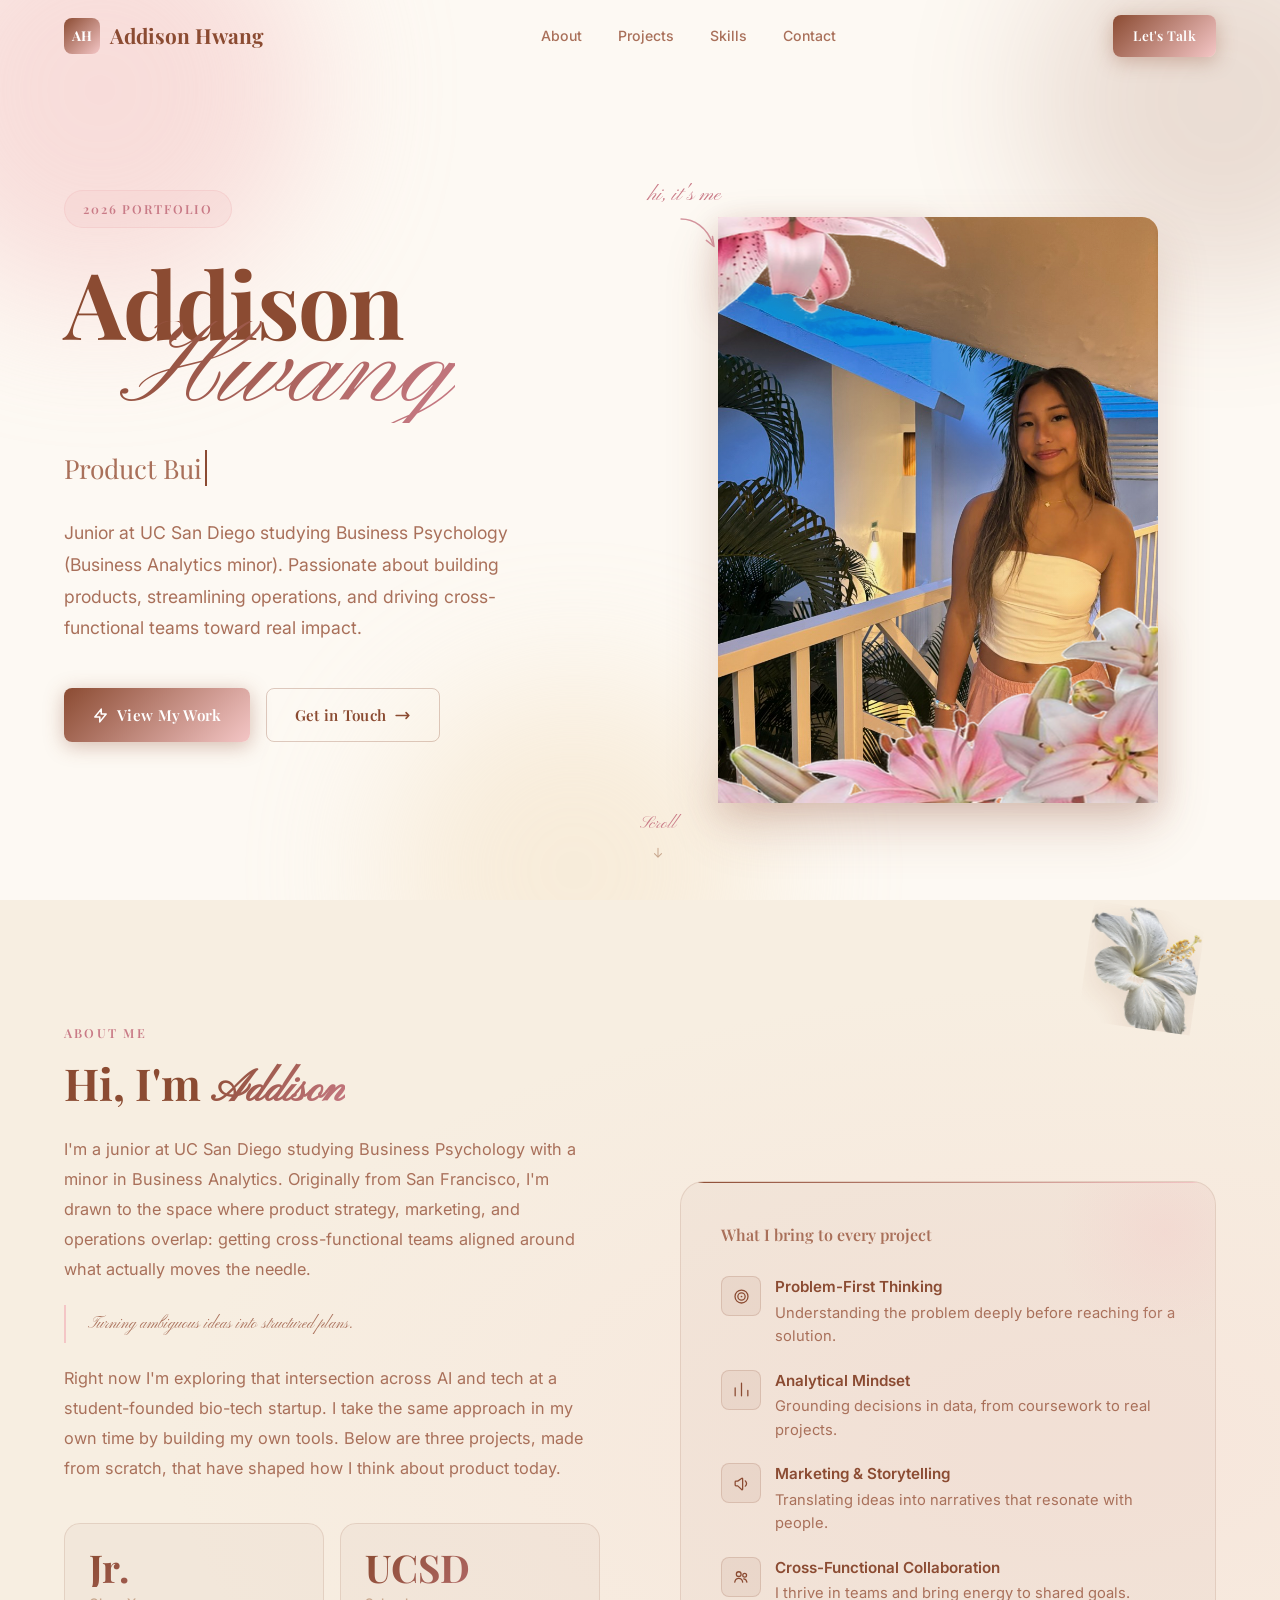
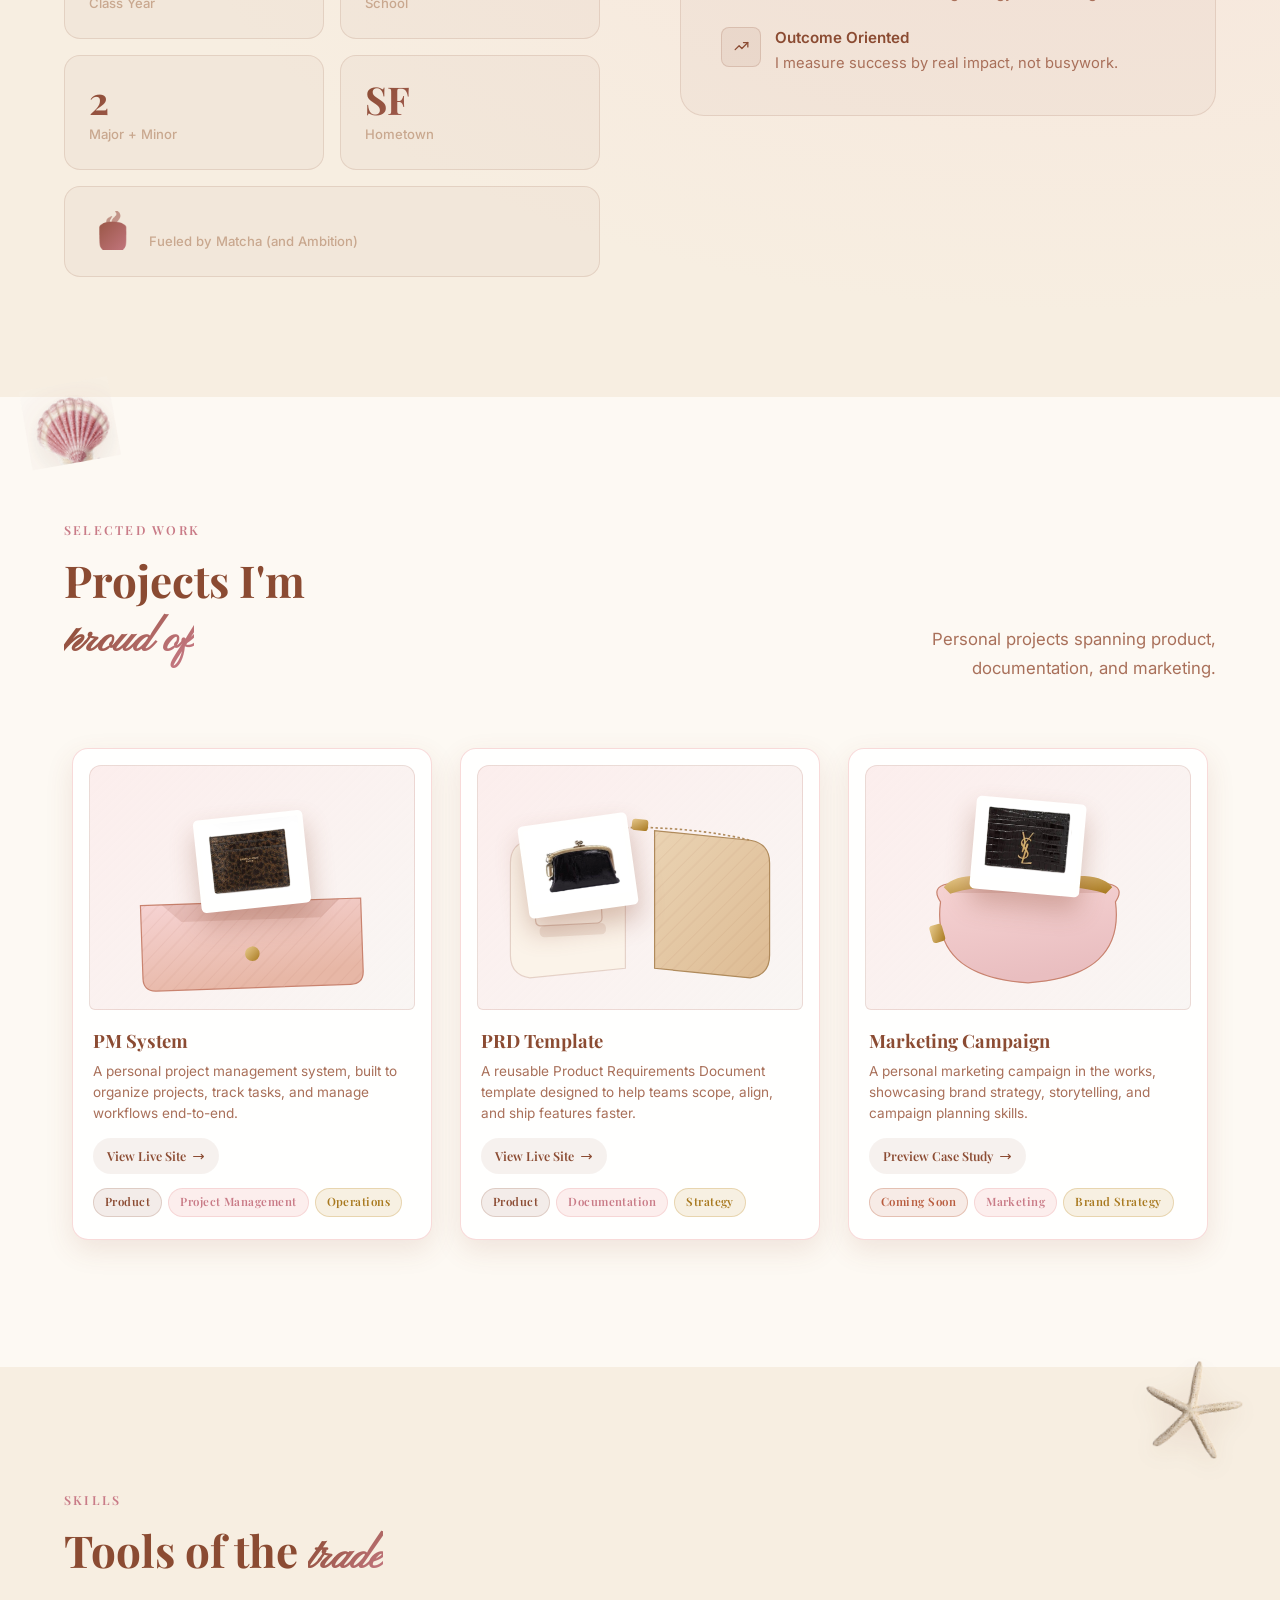
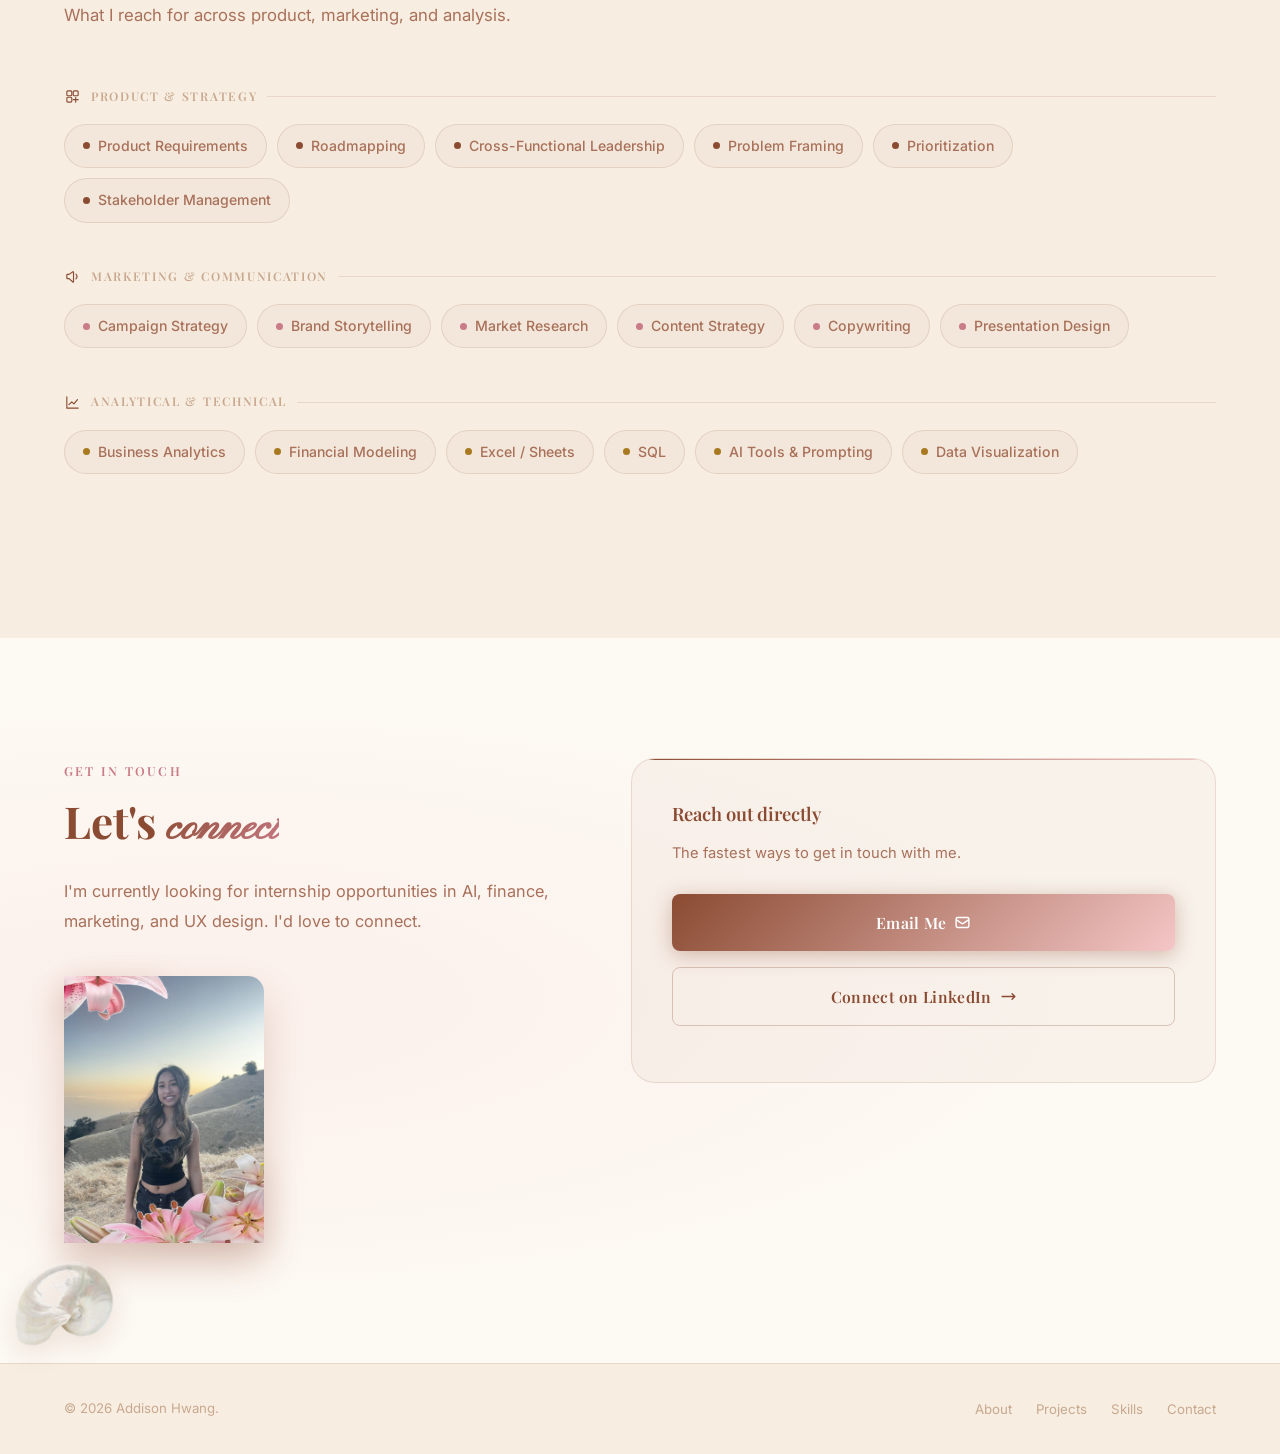
==== index.html @ 6c727e67 "Add wallet photos to project cards, remove doodle watermark marks - Replace project-preview placehol" ====
<!DOCTYPE html>
<html lang="en">
<head>
    <meta charset="UTF-8">
    <meta name="viewport" content="width=device-width, initial-scale=1.0">
    <title>Addison Hwang | Product, Marketing & Operations</title>
    <link rel="preconnect" href="https://fonts.googleapis.com">
    <link rel="preconnect" href="https://fonts.gstatic.com" crossorigin>
    <link href="https://fonts.googleapis.com/css2?family=Playfair+Display:wght@400;600;700&family=Pinyon+Script&family=Inter:wght@400;500;600&display=swap" rel="stylesheet">
    <link rel="stylesheet" href="styles.css">
</head>
<body>

    <div class="scroll-progress" id="scrollProgress"></div>

    <!-- Navigation -->
    <nav id="navbar">
        <div class="container">
            <div class="nav-inner">
                <a href="#hero" class="nav-logo">
                    <div class="nav-logo-mark">AH</div>
                    Addison Hwang
                </a>
                <ul class="nav-links" id="nav-links">
                    <li><a href="#about">About</a></li>
                    <li><a href="#projects">Projects</a></li>
                    <li><a href="#skills">Skills</a></li>
                    <li><a href="#contact">Contact</a></li>
                </ul>
                <div class="nav-cta-wrapper">
                    <a href="mailto:adhwang@ucsd.edu" class="btn btn-primary nav-cta">Let's Talk</a>
                </div>
                <div class="hamburger" id="hamburger" aria-label="Toggle menu" role="button" tabindex="0">
                    <span></span><span></span><span></span>
                </div>
            </div>
        </div>
    </nav>

    <!-- Hero -->
    <section id="hero">
        <div class="hero-blob hero-blob-1"></div>
        <div class="hero-blob hero-blob-2"></div>
        <div class="hero-blob hero-blob-3"></div>
        <div class="container">
            <div class="hero-grid">
                <div class="hero-content">
                    <div class="hero-badge">2026 Portfolio</div>
                    <h1 class="hero-name">
                        <span class="hero-name-serif">Addison</span>
                        <span class="hero-name-script">Hwang</span>
                    </h1>
                    <p class="hero-role">
                        <span class="typewriter" data-words="Product Builder|Marketing Strategist|Operations Thinker|AI Explorer"></span>
                    </p>
                    <p class="hero-description">
                        Junior at UC San Diego studying Business Psychology (Business Analytics minor). Passionate about building products, streamlining operations, and driving cross-functional teams toward real impact.
                    </p>
                    <div class="hero-actions">
                        <a href="#projects" class="btn btn-primary">
                            <svg width="17" height="17" fill="none" viewBox="0 0 24 24" stroke="currentColor" stroke-width="2.2"><path stroke-linecap="round" stroke-linejoin="round" d="M13 10V3L4 14h7v7l9-11h-7z"/></svg>
                            View My Work
                        </a>
                        <a href="#contact" class="btn btn-outline">
                            Get in Touch
                            <svg width="17" height="17" fill="none" viewBox="0 0 24 24" stroke="currentColor" stroke-width="2.2"><path stroke-linecap="round" stroke-linejoin="round" d="M17 8l4 4m0 0l-4 4m4-4H3"/></svg>
                        </a>
                    </div>
                </div>
                <div class="hero-photo-wrap">
                    <div class="hero-photo-note">
                        <span>hi, it's me</span>
                        <svg viewBox="0 0 60 54" fill="none" stroke="currentColor" stroke-width="2"><path stroke-linecap="round" d="M4 6C20 6 38 16 46 40" /><path stroke-linecap="round" stroke-linejoin="round" d="M37 34l10 8 -2 -13" /></svg>
                    </div>
                    <div class="hero-photo-frame">
                        <img src="addison-photo.jpg" alt="Addison Hwang" class="hero-photo">
                        <img src="lily-flower.png" alt="" class="hero-photo-flower-frame">
                    </div>
                </div>
            </div>
        </div>
        <div class="hero-scroll">
            <span class="hero-scroll-label">Scroll</span>
            <svg class="hero-scroll-arrow" viewBox="0 0 24 24" fill="none" stroke="currentColor" stroke-width="1.8"><path stroke-linecap="round" stroke-linejoin="round" d="M12 4v14M6 13l6 6 6-6"/></svg>
        </div>
    </section>

    <!-- About -->
    <section id="about">
        <img src="doodle-hibiscus.png" alt="" class="doodle doodle--about">
        <div class="container">
            <div class="about-grid">
                <div class="about-text">
                    <span class="section-label reveal">About Me</span>
                    <h2 class="section-title reveal reveal-delay-1">Hi, I'm <span class="gradient-text">Addison</span></h2>
                    <div class="reveal reveal-delay-2">
                        <p>I'm a junior at UC San Diego studying Business Psychology with a minor in Business Analytics. Originally from San Francisco, I'm drawn to the space where product strategy, marketing, and operations overlap: getting cross-functional teams aligned around what actually moves the needle.</p>
                    </div>
                    <p class="about-pull-quote reveal reveal-delay-2">Turning ambiguous ideas into structured plans.</p>
                    <div class="reveal reveal-delay-2">
                        <p>Right now I'm exploring that intersection across AI and tech at a student-founded bio-tech startup. I take the same approach in my own time by building my own tools. Below are three projects, made from scratch, that have shaped how I think about product today.</p>
                    </div>
                    <div class="about-stats reveal reveal-delay-3">
                        <div class="stat-card">
                            <div class="stat-number">Jr.</div>
                            <div class="stat-label">Class Year</div>
                        </div>
                        <div class="stat-card">
                            <div class="stat-number">UCSD</div>
                            <div class="stat-label">School</div>
                        </div>
                        <div class="stat-card">
                            <div class="stat-number">2</div>
                            <div class="stat-label">Major + Minor</div>
                        </div>
                        <div class="stat-card">
                            <div class="stat-number">SF</div>
                            <div class="stat-label">Hometown</div>
                        </div>
                        <div class="stat-card stat-card--fun">
                            <div class="stat-number">🍵</div>
                            <div class="stat-label">Fueled by Matcha (and Ambition)</div>
                        </div>
                    </div>
                </div>
                <div class="about-visual reveal reveal-delay-2">
                    <div class="about-card">
                        <div class="about-card-glow"></div>
                        <h3 style="font-family:var(--font-display);font-size:1rem;font-weight:600;color:var(--text-secondary);margin-bottom:28px;">What I bring to every project</h3>
                        <ul class="trait-list">
                            <li class="trait-item">
                                <div class="trait-icon"><svg viewBox="0 0 24 24" fill="none" stroke="currentColor" stroke-width="1.6"><circle cx="12" cy="12" r="8.2"/><circle cx="12" cy="12" r="4.6"/><circle cx="12" cy="12" r="1.1" fill="currentColor" stroke="none"/></svg></div>
                                <div>
                                    <span class="trait-title">Problem-First Thinking</span>
                                    Understanding the problem deeply before reaching for a solution.
                                </div>
                            </li>
                            <li class="trait-item">
                                <div class="trait-icon"><svg viewBox="0 0 24 24" fill="none" stroke="currentColor" stroke-width="1.6"><path stroke-linecap="round" stroke-linejoin="round" d="M4 20V10M12 20V4M20 20v-7"/></svg></div>
                                <div>
                                    <span class="trait-title">Analytical Mindset</span>
                                    Grounding decisions in data, from coursework to real projects.
                                </div>
                            </li>
                            <li class="trait-item">
                                <div class="trait-icon"><svg viewBox="0 0 24 24" fill="none" stroke="currentColor" stroke-width="1.6"><path stroke-linecap="round" stroke-linejoin="round" d="M4 14V10a1 1 0 011-1h2.2l5.3-3.6a.6.6 0 01.94.49v13.42a.6.6 0 01-.94.49L7.2 15H5a1 1 0 01-1-1z"/><path stroke-linecap="round" stroke-linejoin="round" d="M16.8 8.6a5 5 0 010 6.8"/></svg></div>
                                <div>
                                    <span class="trait-title">Marketing & Storytelling</span>
                                    Translating ideas into narratives that resonate with people.
                                </div>
                            </li>
                            <li class="trait-item">
                                <div class="trait-icon"><svg viewBox="0 0 24 24" fill="none" stroke="currentColor" stroke-width="1.6"><circle cx="8.5" cy="9" r="3"/><circle cx="16" cy="10.5" r="2.4"/><path stroke-linecap="round" d="M3.5 19c.6-3 2.4-4.6 5-4.6s4.4 1.6 5 4.6M14.8 14.9c2.1.1 3.5 1.5 4 4.1"/></svg></div>
                                <div>
                                    <span class="trait-title">Cross-Functional Collaboration</span>
                                    I thrive in teams and bring energy to shared goals.
                                </div>
                            </li>
                            <li class="trait-item">
                                <div class="trait-icon"><svg viewBox="0 0 24 24" fill="none" stroke="currentColor" stroke-width="1.6"><path stroke-linecap="round" stroke-linejoin="round" d="M4 16l5-5 3.5 3.5L20 7"/><path stroke-linecap="round" stroke-linejoin="round" d="M14.5 7H20v5.5"/></svg></div>
                                <div>
                                    <span class="trait-title">Outcome Oriented</span>
                                    I measure success by real impact, not busywork.
                                </div>
                            </li>
                        </ul>
                    </div>
                </div>
            </div>
        </div>
    </section>

    <!-- Projects -->
    <section id="projects">
        <img src="doodle-scallop.png" alt="" class="doodle doodle--projects">
        <div class="container">
            <div class="projects-header">
                <div>
                    <span class="section-label reveal">Selected Work</span>
                    <h2 class="section-title reveal reveal-delay-1">Projects I'm<br><span class="gradient-text">proud of</span></h2>
                </div>
                <p class="section-subtitle reveal reveal-delay-2" style="max-width:300px;text-align:right;">Personal projects spanning product, documentation, and marketing.</p>
            </div>
            <div class="projects-grid">

                <a href="https://pm-system-xi.vercel.app/monday" target="_blank" rel="noopener" class="polaroid-card reveal reveal-delay-1">
                    <div class="polaroid-image">
                        <div class="accessory-preview">
                            <svg class="accessory-svg" viewBox="0 0 400 300" preserveAspectRatio="xMidYMid slice">
                                <defs>
                                    <pattern id="quiltPM" width="24" height="24" patternUnits="userSpaceOnUse" patternTransform="rotate(45)">
                                        <line x1="0" y1="0" x2="0" y2="24" stroke="rgba(139,75,50,0.16)" stroke-width="1"/>
                                        <line x1="12" y1="0" x2="12" y2="24" stroke="rgba(139,75,50,0.1)" stroke-width="1"/>
                                    </pattern>
                                    <linearGradient id="leatherPM" x1="0" y1="0" x2="0.4" y2="1">
                                        <stop offset="0%" stop-color="#F6D3D3"/>
                                        <stop offset="100%" stop-color="#E7B7A6"/>
                                    </linearGradient>
                                    <linearGradient id="goldPM" x1="0" y1="0" x2="1" y2="1">
                                        <stop offset="0%" stop-color="#E9CC8F"/>
                                        <stop offset="100%" stop-color="#A8791F"/>
                                    </linearGradient>
                                </defs>
                                <rect x="150" y="150" width="88" height="112" rx="8" fill="#FBEFE4" stroke="rgba(139,75,50,0.16)" transform="rotate(-9 194 206)"/>
                                <rect x="168" y="142" width="88" height="112" rx="8" fill="#F3E4D6" stroke="rgba(139,75,50,0.16)" transform="rotate(7 212 198)"/>
                                <g transform="rotate(-2 200 220)">
                                    <path d="M64 168 L336 168 L336 258 Q336 274 320 274 L80 274 Q64 274 64 258 Z" fill="url(#leatherPM)" stroke="#C9836F" stroke-width="1.5"/>
                                    <path d="M64 168 L336 168 L336 258 Q336 274 320 274 L80 274 Q64 274 64 258 Z" fill="url(#quiltPM)"/>
                                    <path d="M90 168 L310 168 L286 190 L114 190 Z" fill="rgba(139,75,50,0.14)"/>
                                    <circle cx="200" cy="232" r="9" fill="url(#goldPM)"/>
                                </g>
                            </svg>
                            <div class="accessory-polaroid accessory-polaroid--pm">
                                <img src="wallet-leopard.png" alt="Leopard card wallet">
                            </div>
                        </div>
                    </div>
                    <div class="polaroid-caption">
                        <h3 class="polaroid-name">PM System</h3>
                        <p class="polaroid-tagline">A personal project management system, built to organize projects, track tasks, and manage workflows end-to-end.</p>
                        <span class="polaroid-cta">
                            View Live Site
                            <svg viewBox="0 0 24 24" fill="none" stroke="currentColor" stroke-width="2.2"><path stroke-linecap="round" stroke-linejoin="round" d="M17 8l4 4m0 0l-4 4m4-4H3"/></svg>
                        </span>
                    </div>
                    <div class="polaroid-tags">
                        <span class="tag tag-violet">Product</span>
                        <span class="tag tag-teal">Project Management</span>
                        <span class="tag tag-blue">Operations</span>
                    </div>
                </a>

                <a href="https://prd-template-addisonhwg-adhwang.vercel.app/" target="_blank" rel="noopener" class="polaroid-card reveal reveal-delay-2">
                    <div class="polaroid-image">
                        <div class="accessory-preview">
                            <svg class="accessory-svg" viewBox="0 0 400 300" preserveAspectRatio="xMidYMid slice">
                                <defs>
                                    <pattern id="quiltPRD" width="24" height="24" patternUnits="userSpaceOnUse" patternTransform="rotate(45)">
                                        <line x1="0" y1="0" x2="0" y2="24" stroke="rgba(139,75,50,0.18)" stroke-width="1"/>
                                        <line x1="12" y1="0" x2="12" y2="24" stroke="rgba(139,75,50,0.1)" stroke-width="1"/>
                                    </pattern>
                                    <linearGradient id="leatherPRD" x1="0" y1="0" x2="1" y2="1">
                                        <stop offset="0%" stop-color="#EAD3B3"/>
                                        <stop offset="100%" stop-color="#DDBB93"/>
                                    </linearGradient>
                                    <linearGradient id="goldPRD" x1="0" y1="0" x2="1" y2="1">
                                        <stop offset="0%" stop-color="#E9CC8F"/>
                                        <stop offset="100%" stop-color="#A8791F"/>
                                    </linearGradient>
                                </defs>
                                <path d="M40 120 Q40 96 64 92 L182 80 L182 250 L64 262 Q40 258 40 234 Z" fill="#FBF3E9" stroke="rgba(139,75,50,0.2)" stroke-width="1.5"/>
                                <rect x="70" y="140" width="82" height="56" rx="6" fill="none" stroke="rgba(139,75,50,0.3)" stroke-width="1.5" transform="rotate(-3 111 168)"/>
                                <rect x="76" y="196" width="82" height="14" rx="6" fill="rgba(139,75,50,0.12)" transform="rotate(-3 117 203)"/>
                                <path d="M360 120 Q360 96 336 92 L218 80 L218 250 L336 262 Q360 258 360 234 Z" fill="url(#leatherPRD)" stroke="#B08B5C" stroke-width="1.5"/>
                                <path d="M360 120 Q360 96 336 92 L218 80 L218 250 L336 262 Q360 258 360 234 Z" fill="url(#quiltPRD)"/>
                                <path d="M64 92 Q120 78 200 76 Q280 78 336 92" fill="none" stroke="#B08B5C" stroke-width="2" stroke-dasharray="3 3"/>
                                <rect x="190" y="66" width="20" height="14" rx="4" fill="url(#goldPRD)" transform="rotate(6 200 73)"/>
                            </svg>
                            <div class="accessory-polaroid accessory-polaroid--prd">
                                <img src="wallet-coinpurse.png" alt="Coin purse">
                            </div>
                        </div>
                    </div>
                    <div class="polaroid-caption">
                        <h3 class="polaroid-name">PRD Template</h3>
                        <p class="polaroid-tagline">A reusable Product Requirements Document template designed to help teams scope, align, and ship features faster.</p>
                        <span class="polaroid-cta">
                            View Live Site
                            <svg viewBox="0 0 24 24" fill="none" stroke="currentColor" stroke-width="2.2"><path stroke-linecap="round" stroke-linejoin="round" d="M17 8l4 4m0 0l-4 4m4-4H3"/></svg>
                        </span>
                    </div>
                    <div class="polaroid-tags">
                        <span class="tag tag-violet">Product</span>
                        <span class="tag tag-teal">Documentation</span>
                        <span class="tag tag-blue">Strategy</span>
                    </div>
                </a>

                <div class="polaroid-card polaroid-card--soon reveal reveal-delay-3">
                    <div class="polaroid-image">
                        <div class="accessory-preview">
                            <svg class="accessory-svg" viewBox="0 0 400 300" preserveAspectRatio="xMidYMid slice">
                                <defs>
                                    <linearGradient id="leatherMKT" x1="0" y1="0" x2="0.3" y2="1">
                                        <stop offset="0%" stop-color="#F6D3D3"/>
                                        <stop offset="100%" stop-color="#E9BEC0"/>
                                    </linearGradient>
                                    <linearGradient id="goldMKT" x1="0" y1="0" x2="1" y2="1">
                                        <stop offset="0%" stop-color="#E9CC8F"/>
                                        <stop offset="100%" stop-color="#A8791F"/>
                                    </linearGradient>
                                </defs>
                                <path d="M92 168 Q80 260 200 268 Q320 260 308 168 Q320 150 300 146 L100 146 Q80 150 92 168 Z" fill="url(#leatherMKT)" stroke="#C9836F" stroke-width="1.5"/>
                                <path d="M110 152 L290 152" stroke="rgba(139,75,50,0.14)" stroke-width="10" stroke-linecap="round"/>
                                <path d="M96 150 Q104 138 130 136 L270 136 Q296 138 304 150 L296 158 Q270 148 200 148 Q130 148 104 158 Z" fill="url(#goldMKT)"/>
                                <path d="M172 130 Q200 118 228 130 L222 148 L178 148 Z" fill="#3E2A22"/>
                                <circle cx="176" cy="130" r="9" fill="url(#goldMKT)"/>
                                <circle cx="224" cy="130" r="9" fill="url(#goldMKT)"/>
                                <rect x="80" y="196" width="16" height="22" rx="4" fill="url(#goldMKT)" transform="rotate(-16 88 207)"/>
                            </svg>
                            <div class="accessory-polaroid accessory-polaroid--marketing">
                                <img src="wallet-black.png" alt="Black card wallet">
                            </div>
                        </div>
                    </div>
                    <div class="polaroid-caption">
                        <h3 class="polaroid-name">Marketing Campaign</h3>
                        <p class="polaroid-tagline">A personal marketing campaign in the works, showcasing brand strategy, storytelling, and campaign planning skills.</p>
                        <a href="case-study-template.html" class="polaroid-cta">
                            Preview Case Study
                            <svg viewBox="0 0 24 24" fill="none" stroke="currentColor" stroke-width="2.2"><path stroke-linecap="round" stroke-linejoin="round" d="M17 8l4 4m0 0l-4 4m4-4H3"/></svg>
                        </a>
                    </div>
                    <div class="polaroid-tags">
                        <span class="tag tag-rose">Coming Soon</span>
                        <span class="tag tag-teal">Marketing</span>
                        <span class="tag tag-blue">Brand Strategy</span>
                    </div>
                </div>

            </div>
        </div>
    </section>

    <!-- Skills -->
    <section id="skills">
        <img src="doodle-starfish.png" alt="" class="doodle doodle--skills">
        <div class="container">
            <span class="section-label reveal">Skills</span>
            <h2 class="section-title reveal reveal-delay-1">Tools of the <span class="gradient-text">trade</span></h2>
            <p class="section-subtitle reveal reveal-delay-2">What I reach for across product, marketing, and analysis.</p>
            <div class="skills-content">
                <div class="skill-category reveal reveal-delay-1">
                    <div class="skill-category-title"><span class="skill-category-icon"><svg viewBox="0 0 24 24" fill="none" stroke="currentColor" stroke-width="1.6"><rect x="4" y="4" width="7" height="7" rx="1.5"/><rect x="13" y="4" width="7" height="7" rx="1.5"/><rect x="4" y="13" width="7" height="7" rx="1.5"/><path stroke-linecap="round" d="M16.5 13v7M13 16.5h7"/></svg></span>Product & Strategy</div>
                    <div class="skills-grid">
                        <div class="skill-pill"><span class="skill-dot" style="background:#8B4B32"></span>Product Requirements</div>
                        <div class="skill-pill"><span class="skill-dot" style="background:#8B4B32"></span>Roadmapping</div>
                        <div class="skill-pill"><span class="skill-dot" style="background:#8B4B32"></span>Cross-Functional Leadership</div>
                        <div class="skill-pill"><span class="skill-dot" style="background:#8B4B32"></span>Problem Framing</div>
                        <div class="skill-pill"><span class="skill-dot" style="background:#8B4B32"></span>Prioritization</div>
                        <div class="skill-pill"><span class="skill-dot" style="background:#8B4B32"></span>Stakeholder Management</div>
                    </div>
                </div>
                <div class="skill-category reveal reveal-delay-2">
                    <div class="skill-category-title"><span class="skill-category-icon"><svg viewBox="0 0 24 24" fill="none" stroke="currentColor" stroke-width="1.6"><path stroke-linecap="round" stroke-linejoin="round" d="M4 14V10a1 1 0 011-1h2.2l5.3-3.6a.6.6 0 01.94.49v13.42a.6.6 0 01-.94.49L7.2 15H5a1 1 0 01-1-1z"/><path stroke-linecap="round" d="M16.8 8.6a5 5 0 010 6.8"/></svg></span>Marketing & Communication</div>
                    <div class="skills-grid">
                        <div class="skill-pill"><span class="skill-dot" style="background:#C97B87"></span>Campaign Strategy</div>
                        <div class="skill-pill"><span class="skill-dot" style="background:#C97B87"></span>Brand Storytelling</div>
                        <div class="skill-pill"><span class="skill-dot" style="background:#C97B87"></span>Market Research</div>
                        <div class="skill-pill"><span class="skill-dot" style="background:#C97B87"></span>Content Strategy</div>
                        <div class="skill-pill"><span class="skill-dot" style="background:#C97B87"></span>Copywriting</div>
                        <div class="skill-pill"><span class="skill-dot" style="background:#C97B87"></span>Presentation Design</div>
                    </div>
                </div>
                <div class="skill-category reveal reveal-delay-3">
                    <div class="skill-category-title"><span class="skill-category-icon"><svg viewBox="0 0 24 24" fill="none" stroke="currentColor" stroke-width="1.6"><path stroke-linecap="round" stroke-linejoin="round" d="M4 4v16h16"/><path stroke-linecap="round" stroke-linejoin="round" d="M7 15l4-4 3 3 5-6"/></svg></span>Analytical & Technical</div>
                    <div class="skills-grid">
                        <div class="skill-pill"><span class="skill-dot" style="background:#A8791F"></span>Business Analytics</div>
                        <div class="skill-pill"><span class="skill-dot" style="background:#A8791F"></span>Financial Modeling</div>
                        <div class="skill-pill"><span class="skill-dot" style="background:#A8791F"></span>Excel / Sheets</div>
                        <div class="skill-pill"><span class="skill-dot" style="background:#A8791F"></span>SQL</div>
                        <div class="skill-pill"><span class="skill-dot" style="background:#A8791F"></span>AI Tools & Prompting</div>
                        <div class="skill-pill"><span class="skill-dot" style="background:#A8791F"></span>Data Visualization</div>
                    </div>
                </div>
            </div>
        </div>
    </section>

    <!-- Contact -->
    <section id="contact">
        <img src="doodle-nautilus.png" alt="" class="doodle doodle--contact">
        <div class="container">
            <div class="contact-grid">
                <div>
                    <span class="section-label reveal">Get in Touch</span>
                    <h2 class="contact-info-title reveal reveal-delay-1">Let's <span class="gradient-text">connect</span></h2>
                    <p class="contact-info-desc reveal reveal-delay-2">I'm currently looking for internship opportunities in AI, finance, marketing, and UX design. I'd love to connect.</p>
                    <div class="contact-photo reveal reveal-delay-3">
                        <img src="contact-photo.jpg" alt="Addison Hwang">
                        <img src="lily-flower.png" alt="" class="contact-photo-flower-frame">
                    </div>
                </div>
                <div class="contact-form reveal reveal-delay-2">
                    <h3 style="font-family:var(--font-display);font-size:1.15rem;font-weight:600;margin-bottom:12px;">Reach out directly</h3>
                    <p style="color:var(--text-secondary);font-size:0.92rem;line-height:1.7;margin-bottom:28px;">The fastest ways to get in touch with me.</p>
                    <a href="mailto:adhwang@ucsd.edu" class="btn btn-primary form-submit" style="margin-bottom:16px;">
                        Email Me
                        <svg width="17" height="17" fill="none" viewBox="0 0 24 24" stroke="currentColor" stroke-width="2"><path stroke-linecap="round" stroke-linejoin="round" d="M3 8l7.89 5.26a2 2 0 002.22 0L21 8M5 19h14a2 2 0 002-2V7a2 2 0 00-2-2H5a2 2 0 00-2 2v10a2 2 0 002 2z"/></svg>
                    </a>
                    <a href="https://www.linkedin.com/in/addison-hwang-27b0a1355/" target="_blank" rel="noopener" class="btn btn-outline form-submit" style="margin-bottom:16px;">
                        Connect on LinkedIn
                        <svg width="17" height="17" fill="none" viewBox="0 0 24 24" stroke="currentColor" stroke-width="2"><path stroke-linecap="round" stroke-linejoin="round" d="M17 8l4 4m0 0l-4 4m4-4H3"/></svg>
                    </a>
                    <!-- RESUME_LINK_PLACEHOLDER -->
                </div>
            </div>
        </div>
    </section>

    <!-- Footer -->
    <footer>
        <div class="container">
            <div class="footer-inner">
                <p class="footer-text">© 2026 Addison Hwang.</p>
                <ul class="footer-links">
                    <li><a href="#about">About</a></li>
                    <li><a href="#projects">Projects</a></li>
                    <li><a href="#skills">Skills</a></li>
                    <li><a href="#contact">Contact</a></li>
                </ul>
            </div>
        </div>
    </footer>

    <script src="script.js"></script>
</body>
</html>
---- styles.css ----
*, *::before, *::after { margin: 0; padding: 0; box-sizing: border-box; }

:root {
    /* ── DESIGN TOKENS ── */
    --color-cream: #FDF9F3;
    --color-terracotta: #8B4B32;
    --color-pink: #F4C6C6;
    --color-pink-deep: #C97B87;
    --color-gold: #A8791F;
    --color-rust: #B85C3E;

    --font-display: 'Playfair Display', serif;
    --font-script: 'Pinyon Script', cursive;
    --font-body: 'Inter', -apple-system, sans-serif;

    /* SEMANTIC TOKENS (derived from the above, reuse these) */
    --bg-primary: var(--color-cream);
    --bg-secondary: #F7EEE1;
    --bg-card: rgba(139,75,50,0.04);
    --bg-card-hover: rgba(139,75,50,0.08);
    --accent-violet: var(--color-terracotta);
    --accent-teal: var(--color-pink);
    --accent-gradient: linear-gradient(135deg, var(--color-terracotta) 0%, var(--color-pink) 100%);
    --accent-gradient-text: linear-gradient(135deg, var(--color-terracotta) 0%, #C97B87 100%);
    --text-primary: var(--color-terracotta);
    --text-secondary: #A9705A;
    --text-muted: #C9A88F;
    --border: rgba(139,75,50,0.14);
    --border-bright: rgba(139,75,50,0.28);
    --nav-height: 72px;
    --section-padding: 120px;
    --max-width: 1200px;
    --radius-sm: 8px;
    --radius-md: 16px;
    --radius-lg: 24px;
    --transition: all 0.3s cubic-bezier(0.4, 0, 0.2, 1);
}

html { scroll-behavior: smooth; font-size: 16px; }

body {
    background-color: var(--bg-primary);
    color: var(--text-primary);
    font-family: var(--font-body);
    line-height: 1.6;
    overflow-x: hidden;
}

::-webkit-scrollbar { width: 5px; }
::-webkit-scrollbar-track { background: var(--bg-primary); }
::-webkit-scrollbar-thumb { background: var(--accent-violet); border-radius: 3px; }

/* ── UTILITIES ── */
.container { width: 100%; max-width: var(--max-width); margin: 0 auto; padding: 0 24px; }

.scroll-progress {
    position: fixed; top: 0; left: 0; height: 3px; width: 0%;
    background: var(--accent-gradient); z-index: 200;
    transition: width 0.1s linear;
}

.gradient-text {
    background: var(--accent-gradient-text);
    -webkit-background-clip: text;
    -webkit-text-fill-color: transparent;
    background-clip: text;
    font-family: var(--font-script);
}

.font-script { font-family: var(--font-script); }

.btn {
    display: inline-flex; align-items: center; gap: 8px;
    padding: 14px 28px; border-radius: var(--radius-sm);
    font-family: var(--font-display); font-weight: 600;
    font-size: 0.95rem; cursor: pointer; transition: var(--transition);
    text-decoration: none; border: none; letter-spacing: 0.02em;
}

.btn-primary {
    background: var(--accent-gradient); color: white;
    box-shadow: 0 4px 20px rgba(139,75,50,0.35);
}
.btn-primary:hover { transform: translateY(-2px); box-shadow: 0 8px 30px rgba(139,75,50,0.5); }

.btn-outline {
    background: transparent; color: var(--text-primary);
    border: 1px solid var(--border-bright);
}
.btn-outline:hover { background: var(--bg-card-hover); border-color: rgba(139,75,50,0.4); transform: translateY(-2px); }

.section-label {
    display: inline-block; font-family: var(--font-display);
    font-size: 0.78rem; font-weight: 600; letter-spacing: 0.18em;
    text-transform: uppercase; color: var(--color-pink-deep); margin-bottom: 14px;
}

.section-title {
    font-family: var(--font-display);
    font-size: clamp(2rem, 4vw, 2.75rem);
    font-weight: 700; line-height: 1.2; margin-bottom: 16px;
}

.section-subtitle {
    font-size: 1.05rem; color: var(--text-secondary);
    max-width: 540px; line-height: 1.75;
}

/* ── REVEAL ANIMATIONS ── */
.reveal { opacity: 0; transform: translateY(28px); transition: opacity 0.7s ease, transform 0.7s ease; }
.reveal.revealed { opacity: 1; transform: translateY(0); }
.reveal-delay-1 { transition-delay: 0.1s; }
.reveal-delay-2 { transition-delay: 0.2s; }
.reveal-delay-3 { transition-delay: 0.3s; }

/* ── NAVIGATION ── */
nav {
    position: fixed; top: 0; left: 0; right: 0; z-index: 100;
    height: var(--nav-height); display: flex; align-items: center;
    transition: var(--transition);
}
nav.scrolled {
    background: rgba(253,249,243,0.88);
    backdrop-filter: blur(24px); -webkit-backdrop-filter: blur(24px);
    border-bottom: 1px solid var(--border);
}

.nav-inner { display: flex; align-items: center; justify-content: space-between; width: 100%; }

.nav-logo {
    font-family: var(--font-display); font-size: 1.3rem;
    font-weight: 700; text-decoration: none; color: var(--text-primary);
    display: flex; align-items: center; gap: 10px;
}
.nav-logo-mark {
    width: 36px; height: 36px; background: var(--accent-gradient);
    border-radius: var(--radius-sm); display: flex; align-items: center;
    justify-content: center; font-size: 0.85rem; font-weight: 700; color: white;
}

.nav-links { display: flex; align-items: center; gap: 36px; list-style: none; }
.nav-links a {
    text-decoration: none; color: var(--text-secondary);
    font-size: 0.88rem; font-weight: 500; transition: var(--transition);
    position: relative;
}
.nav-links a::after {
    content: ''; position: absolute; bottom: -4px; left: 0;
    width: 0; height: 2px; background: var(--accent-gradient);
    transition: width 0.3s ease; border-radius: 1px;
}
.nav-links a:hover, .nav-links a.active { color: var(--text-primary); }
.nav-links a:hover::after, .nav-links a.active::after { width: 100%; }

.nav-cta { padding: 10px 20px; font-size: 0.85rem; }

.hamburger { display: none; flex-direction: column; gap: 5px; cursor: pointer; padding: 4px; }
.hamburger span { display: block; width: 24px; height: 2px; background: var(--text-primary); border-radius: 1px; transition: var(--transition); }

/* ── HERO ── */
#hero { position: relative; min-height: 100vh; display: flex; align-items: center; overflow: hidden; }

.hero-blob {
    position: absolute; border-radius: 50%;
    filter: blur(70px); pointer-events: none; z-index: 0;
}
.hero-blob-1 {
    width: 420px; height: 420px; top: -120px; left: -110px;
    background: var(--color-pink); opacity: 0.55;
}
.hero-blob-2 {
    width: 380px; height: 380px; top: -90px; right: -130px;
    background: var(--color-terracotta); opacity: 0.16;
}
.hero-blob-3 {
    width: 380px; height: 380px; bottom: -160px; left: 30%;
    background: #F0D9B5; opacity: 0.4;
}

.hero-grid {
    display: grid; grid-template-columns: 1fr 1fr;
    gap: 40px; align-items: center;
}

.hero-content {
    position: relative; z-index: 1;
    padding: calc(var(--nav-height) + 60px) 0 100px;
}

.hero-photo-wrap {
    position: relative; z-index: 1; display: flex; justify-content: center;
    padding-top: calc(var(--nav-height) + 48px);
}

.hero-photo-note {
    position: absolute; top: calc(var(--nav-height) + 10px); left: -12px; z-index: 2;
    display: flex; flex-direction: column; align-items: flex-start; gap: 2px;
    font-family: var(--font-script); font-size: 1.3rem; color: var(--color-pink-deep);
    transform: rotate(-4deg);
    opacity: 0; animation: fadeInUp 0.8s ease 1.1s forwards;
    pointer-events: none;
}
.hero-photo-note svg { width: 46px; height: 42px; margin-left: 30px; opacity: 0.8; }

.hero-photo-frame {
    position: relative;
    border-radius: var(--radius-md);
    box-shadow: 0 24px 54px rgba(139,75,50,0.2);
    transform: rotate(-2.5deg);
    max-width: 440px; width: 100%;
    opacity: 0; animation: fadeInUp 0.8s ease 0.5s forwards;
}
.hero-photo-frame::after {
    content: ''; position: absolute; inset: 0;
    border-radius: var(--radius-md);
    background: linear-gradient(135deg, rgba(139,75,50,0.14), rgba(244,198,198,0.1));
    mix-blend-mode: multiply; pointer-events: none;
    z-index: 1;
}
.hero-photo {
    width: 100%; display: block; aspect-ratio: 3 / 4; object-fit: cover;
    border-radius: var(--radius-md);
    filter: saturate(0.94);
}
.hero-photo-flower-frame {
    position: absolute; inset: 0;
    width: 100%; height: 100%;
    object-fit: fill;
    filter: drop-shadow(0 8px 16px rgba(139,75,50,0.22));
    pointer-events: none;
    z-index: 2;
}

.hero-badge {
    display: inline-flex; align-items: center; gap: 8px;
    padding: 8px 18px; border-radius: 100px;
    border: 1px solid rgba(244,198,198,0.6);
    background: rgba(244,198,198,0.25);
    font-family: var(--font-display);
    font-size: 0.78rem; font-weight: 600; letter-spacing: 0.15em;
    text-transform: uppercase; color: var(--color-pink-deep);
    margin-bottom: 28px;
    opacity: 0; animation: fadeInUp 0.8s ease 0.2s forwards;
}

.hero-name {
    display: flex; flex-direction: column; align-items: flex-start;
    margin-bottom: 24px;
    opacity: 0; animation: fadeInUp 0.8s ease 0.4s forwards;
}
.hero-name-serif {
    font-family: var(--font-display); font-weight: 700;
    font-size: clamp(3rem, 8vw, 5.75rem);
    line-height: 1; letter-spacing: -0.02em; color: var(--text-primary);
}
.hero-name-script {
    font-family: var(--font-script); font-weight: 400;
    font-size: clamp(3.5rem, 11vw, 7.5rem);
    line-height: 0.85;
    margin-top: -0.22em;
    margin-left: clamp(0.6rem, 8vw, 3.5rem);
    background: var(--accent-gradient-text);
    -webkit-background-clip: text; -webkit-text-fill-color: transparent; background-clip: text;
}

.hero-role {
    font-family: var(--font-display);
    font-size: clamp(1.2rem, 3vw, 1.65rem); font-weight: 400;
    color: var(--text-secondary); margin-bottom: 28px;
    min-height: 2.2rem;
    opacity: 0; animation: fadeInUp 0.8s ease 0.6s forwards;
}

.typewriter { border-right: 2px solid var(--accent-violet); padding-right: 3px; animation: blink 0.75s ease infinite; }

.hero-description {
    font-size: 1.1rem; color: var(--text-secondary);
    max-width: 500px; line-height: 1.8; margin-bottom: 44px;
    opacity: 0; animation: fadeInUp 0.8s ease 0.8s forwards;
}

.hero-actions {
    display: flex; gap: 16px; flex-wrap: wrap;
    opacity: 0; animation: fadeInUp 0.8s ease 1.0s forwards;
}

.hero-scroll {
    position: absolute; bottom: 40px; left: 50%; transform: translateX(-50%);
    display: flex; flex-direction: column; align-items: center; gap: 8px;
    color: var(--text-muted); font-size: 0.72rem; letter-spacing: 0.12em; text-transform: uppercase;
    opacity: 0; animation: fadeInUp 0.8s ease 1.4s forwards;
    z-index: 1;
}
.hero-scroll-label { font-family: var(--font-script); font-size: 1.15rem; letter-spacing: 0; text-transform: none; color: var(--color-pink-deep); }
.hero-scroll-arrow { width: 14px; height: 14px; animation: scrollPulse 1.6s ease-in-out infinite; }

/* ── ABOUT ── */
#about { padding: var(--section-padding) 0; background: var(--bg-secondary); position: relative; }
#about::before {
    content: ''; position: absolute; inset: 0;
    background: radial-gradient(ellipse at 85% 50%, rgba(244,198,198,0.2) 0%, transparent 60%);
    pointer-events: none;
}

.about-grid { display: grid; grid-template-columns: 1fr 1fr; gap: 80px; align-items: center; }

.about-text p { color: var(--text-secondary); margin-bottom: 20px; line-height: 1.85; font-size: 1.02rem; }

.about-pull-quote {
    font-family: var(--font-script); color: var(--color-pink-deep);
    font-size: clamp(1.9rem, 3vw, 2.3rem); line-height: 1.3;
    padding: 4px 0 4px 22px; margin: 4px 0 24px;
    border-left: 2px solid var(--color-pink);
}

.about-stats { display: grid; grid-template-columns: 1fr 1fr; gap: 16px; margin-top: 40px; }

.stat-card {
    background: var(--bg-card); border: 1px solid var(--border);
    border-radius: var(--radius-md); padding: 24px; transition: var(--transition);
}
.stat-card:hover { background: var(--bg-card-hover); border-color: rgba(139,75,50,0.3); transform: translateY(-4px); }
.stat-card--fun { grid-column: 1 / -1; display: flex; align-items: baseline; gap: 12px; }
.stat-card--fun .stat-number { margin-bottom: 0; }

.stat-number {
    font-family: var(--font-display); font-size: 2.4rem; font-weight: 700;
    background: var(--accent-gradient-text);
    -webkit-background-clip: text; -webkit-text-fill-color: transparent; background-clip: text;
    line-height: 1; margin-bottom: 6px;
}
.stat-label { font-size: 0.82rem; color: var(--text-muted); font-weight: 500; }

.about-card {
    background: var(--bg-card); border: 1px solid var(--border);
    border-radius: var(--radius-lg); padding: 40px; position: relative; overflow: hidden;
}
.about-card::before { content: ''; position: absolute; top: 0; left: 0; right: 0; height: 1px; background: var(--accent-gradient); }
.about-card-glow {
    position: absolute; top: -60px; right: -60px; width: 220px; height: 220px; border-radius: 50%;
    background: radial-gradient(circle, rgba(244,198,198,0.3), transparent 70%); pointer-events: none;
}

.trait-list { list-style: none; display: flex; flex-direction: column; gap: 20px; }
.trait-item { display: flex; align-items: flex-start; gap: 14px; color: var(--text-secondary); font-size: 0.92rem; transition: transform 0.2s ease; }
.trait-item:hover { transform: translateX(3px); }
.trait-icon {
    width: 40px; height: 40px; background: rgba(139,75,50,0.08);
    border: 1px solid rgba(139,75,50,0.18); border-radius: var(--radius-sm);
    display: flex; align-items: center; justify-content: center;
    color: var(--color-terracotta); flex-shrink: 0; margin-top: 1px;
}
.trait-icon svg { width: 19px; height: 19px; }
.trait-title { color: var(--text-primary); display: block; font-weight: 600; margin-bottom: 2px; font-size: 0.95rem; }

/* ── PROJECTS ── */
#projects { padding: var(--section-padding) 0; position: relative; }

.projects-header { display: flex; justify-content: space-between; align-items: flex-end; margin-bottom: 56px; flex-wrap: wrap; gap: 24px; }

.projects-grid {
    display: grid; grid-template-columns: repeat(3, 1fr); gap: 32px 28px;
    padding: 8px;
}

/* ── POLAROID CARD (reusable project / case-study card) ── */
.polaroid-card {
    display: flex; flex-direction: column;
    background: #FFFFFE;
    border: 1px solid rgba(244,198,198,0.65);
    border-radius: var(--radius-md);
    padding: 16px 16px 22px;
    box-shadow: 0 10px 28px rgba(139,75,50,0.12);
    transition: transform 0.15s ease-out, box-shadow 0.35s ease;
    text-decoration: none; color: inherit;
    will-change: transform;
}
.polaroid-card:hover { box-shadow: 0 22px 44px rgba(139,75,50,0.2); }

.polaroid-image {
    width: 100%; margin-bottom: 16px;
}

/* Illustrated accessory preview used inside a polaroid card, with the project
   screenshot tucked into the accessory like a photo peeking out of it */
.accessory-preview {
    position: relative; width: 100%; aspect-ratio: 4 / 3;
    border-radius: calc(var(--radius-md) - 4px) calc(var(--radius-md) - 4px) 6px 6px;
    overflow: hidden; border: 1px solid var(--border);
    background: linear-gradient(135deg, rgba(244,198,198,0.3), rgba(139,75,50,0.05));
}
.accessory-svg { position: absolute; inset: 0; width: 100%; height: 100%; display: block; }

.accessory-polaroid {
    position: absolute;
    background: #fffffe;
    padding: 5px 5px 13px;
    border-radius: 5px;
    box-shadow: 0 14px 26px rgba(139,75,50,0.32);
}
.accessory-polaroid img { width: 100%; aspect-ratio: 4 / 3; object-fit: cover; display: block; border-radius: 2px; }

.accessory-polaroid--pm { width: 34%; top: 20%; left: 33%; transform: rotate(-6deg); }
.accessory-polaroid--prd { width: 34%; top: 22%; left: 14%; transform: rotate(-8deg); }
.accessory-polaroid--marketing { width: 34%; top: 14%; left: 33%; transform: rotate(5deg); }

.polaroid-caption { padding: 0 4px; flex: 1; display: flex; flex-direction: column; }
.polaroid-name { font-family: var(--font-display); font-size: 1.15rem; font-weight: 700; margin-bottom: 6px; color: var(--text-primary); }
.polaroid-tagline { font-size: 0.85rem; color: var(--text-secondary); line-height: 1.55; flex: 1; }

.polaroid-tags { display: flex; flex-wrap: wrap; gap: 6px; margin-top: 14px; padding: 0 4px; }

.polaroid-card--soon { opacity: 0.75; cursor: default; }

/* CTA shown at the bottom of a polaroid card, either a real link (unlinked cards)
   or a styled span (cards where the whole card is already the link) */
.polaroid-cta {
    display: inline-flex; align-items: center; gap: 6px;
    margin-top: 14px; padding: 8px 14px; width: fit-content;
    border-radius: 100px; background: rgba(139,75,50,0.08);
    font-family: var(--font-display); font-size: 0.78rem; font-weight: 600;
    color: var(--color-terracotta); text-decoration: none; transition: var(--transition);
}
.polaroid-cta svg { width: 13px; height: 13px; transition: transform 0.25s ease; }
.polaroid-card:hover .polaroid-cta,
a.polaroid-cta:hover {
    background: var(--color-terracotta); color: #ffffff;
}
.polaroid-card:hover .polaroid-cta svg,
a.polaroid-cta:hover svg { transform: translateX(3px); }

.tag { padding: 4px 11px; border-radius: 100px; font-size: 0.72rem; font-weight: 600; font-family: var(--font-display); letter-spacing: 0.04em; }
.tag-violet { background: rgba(139,75,50,0.1); color: var(--color-terracotta); border: 1px solid rgba(139,75,50,0.2); }
.tag-teal { background: rgba(244,198,198,0.3); color: var(--color-pink-deep); border: 1px solid rgba(244,198,198,0.6); }
.tag-blue { background: rgba(196,148,58,0.14); color: var(--color-gold); border: 1px solid rgba(196,148,58,0.3); }
.tag-rose { background: rgba(184,92,62,0.12); color: var(--color-rust); border: 1px solid rgba(184,92,62,0.3); }

/* ── SKILLS ── */
#skills { padding: var(--section-padding) 0; background: var(--bg-secondary); position: relative; }

.skills-content { margin-top: 56px; }
.skill-category { margin-bottom: 44px; }

.skill-category-title {
    font-family: var(--font-display); font-size: 0.75rem; font-weight: 600;
    letter-spacing: 0.14em; text-transform: uppercase; color: var(--text-muted);
    margin-bottom: 18px; display: flex; align-items: center; gap: 10px;
}
.skill-category-title::after { content: ''; flex: 1; height: 1px; background: var(--border); }
.skill-category-icon { display: flex; color: var(--color-terracotta); flex-shrink: 0; }
.skill-category-icon svg { width: 17px; height: 17px; }

.skills-grid { display: flex; flex-wrap: wrap; gap: 10px; }

.skill-pill {
    display: flex; align-items: center; gap: 8px; padding: 10px 18px;
    background: var(--bg-card); border: 1px solid var(--border); border-radius: 100px;
    font-size: 0.88rem; font-weight: 500; color: var(--text-secondary);
    transition: transform 0.18s ease, box-shadow 0.25s ease, background 0.25s ease, border-color 0.25s ease, color 0.25s ease;
    cursor: default;
}
.skill-pill:nth-child(3n+1):hover { transform: translateY(-3px) rotate(-2deg); }
.skill-pill:nth-child(3n+2):hover { transform: translateY(-3px) rotate(1.5deg); }
.skill-pill:nth-child(3n+3):hover { transform: translateY(-3px) rotate(-1deg); }
.skill-pill:hover {
    background: var(--bg-card-hover); border-color: rgba(139,75,50,0.3); color: var(--text-primary);
    box-shadow: 0 10px 20px rgba(139,75,50,0.16);
}
.skill-dot { width: 7px; height: 7px; border-radius: 50%; flex-shrink: 0; }

/* ── CONTACT ── */
#contact { padding: var(--section-padding) 0; position: relative; }
#contact::before {
    content: ''; position: absolute; inset: 0;
    background: radial-gradient(ellipse at 15% 50%, rgba(244,198,198,0.18) 0%, transparent 60%);
    pointer-events: none;
}

.contact-grid { display: grid; grid-template-columns: 1fr 1.2fr; gap: 80px; align-items: start; }

.contact-info-title { font-family: var(--font-display); font-size: clamp(2rem, 4vw, 2.75rem); font-weight: 700; line-height: 1.2; margin-bottom: 20px; }
.contact-info-desc { color: var(--text-secondary); line-height: 1.85; margin-bottom: 40px; font-size: 1.02rem; }

.contact-photo {
    position: relative;
    max-width: 200px; margin-top: 12px; border-radius: var(--radius-md);
    box-shadow: 0 20px 40px rgba(139,75,50,0.22);
    transform: rotate(-3deg);
}
.contact-photo img:first-child { width: 100%; display: block; aspect-ratio: 3 / 4; object-fit: cover; filter: saturate(0.94); border-radius: var(--radius-md); }
.contact-photo-flower-frame {
    position: absolute; inset: 0;
    width: 100%; height: 100%;
    object-fit: fill;
    filter: drop-shadow(0 8px 16px rgba(139,75,50,0.22));
    pointer-events: none;
}

.contact-form {
    background: var(--bg-card); border: 1px solid var(--border);
    border-radius: var(--radius-lg); padding: 40px; position: relative; overflow: hidden;
}
.contact-form::before { content: ''; position: absolute; top: 0; left: 0; right: 0; height: 1px; background: var(--accent-gradient); }

.form-submit { width: 100%; justify-content: center; padding: 16px; font-size: 0.98rem; }

/* ── SCATTERED DOODLES (scrapbook accents, tie the sections together) ── */
.doodle {
    position: absolute; pointer-events: none; z-index: 1;
    filter: drop-shadow(0 8px 14px rgba(139,75,50,0.16));
    opacity: 0.92;
}
.doodle--about { width: 118px; top: 8px; right: 6%; transform: rotate(8deg); clip-path: inset(0 4% 4% 0); }
.doodle--projects { width: 90px; top: -14px; left: 2%; transform: rotate(-10deg); clip-path: inset(0 0 14% 0); }
.doodle--skills { width: 98px; top: -6px; right: 3%; transform: rotate(9deg); }
.doodle--contact { width: 100px; bottom: 3%; left: 1%; transform: rotate(-6deg); }

/* ── FOOTER ── */
footer { padding: 32px 0; border-top: 1px solid var(--border); background: var(--bg-secondary); }
.footer-inner { display: flex; justify-content: space-between; align-items: center; flex-wrap: wrap; gap: 16px; }
.footer-text { color: var(--text-muted); font-size: 0.83rem; }
.footer-links { display: flex; gap: 24px; list-style: none; }
.footer-links a { color: var(--text-muted); text-decoration: none; font-size: 0.83rem; transition: var(--transition); }
.footer-links a:hover { color: var(--text-primary); }

/* ── STAT CALLOUT (folder-tab component) ── */
.stat-callout-row { display: flex; gap: 24px; flex-wrap: wrap; }

.stat-callout {
    position: relative;
    background: #FFFFFE;
    border: 1px solid var(--border);
    border-radius: 0 var(--radius-md) var(--radius-md) var(--radius-md);
    padding: 34px 24px 26px;
    box-shadow: 0 12px 28px rgba(139,75,50,0.1);
    flex: 1; min-width: 200px;
}
.stat-callout::before {
    content: '';
    position: absolute; top: -16px; left: 0;
    width: 46%; height: 16px;
    border-radius: 10px 10px 0 0;
    background: var(--color-pink);
}
.stat-callout--terracotta::before { background: var(--color-terracotta); }
.stat-callout--gold::before { background: var(--color-gold); }
.stat-callout--pink::before { background: var(--color-pink); }

.stat-callout-number {
    font-family: var(--font-display); font-weight: 700;
    font-size: clamp(1.8rem, 3vw, 2.3rem); line-height: 1;
    background: var(--accent-gradient-text);
    -webkit-background-clip: text; -webkit-text-fill-color: transparent; background-clip: text;
    margin-bottom: 10px;
}
.stat-callout-desc { font-size: 0.85rem; color: var(--text-secondary); line-height: 1.6; }

/* ── CASE STUDY PAGE ── */
.cs-hero {
    padding: calc(var(--nav-height) + 56px) 0 64px;
    position: relative; overflow: hidden;
}
.cs-hero-banner {
    width: 100%; aspect-ratio: 21 / 9; border-radius: var(--radius-lg);
    background: linear-gradient(135deg, rgba(139,75,50,0.14), rgba(244,198,198,0.4));
    display: flex; align-items: center; justify-content: center;
    margin-bottom: 40px; overflow: hidden;
}
.cs-hero-banner img { width: 100%; height: 100%; object-fit: cover; display: block; }
.cs-hero-banner-icon { font-size: 3.5rem; }
.cs-hero-eyebrow { margin-bottom: 12px; }
.cs-hero-title { font-family: var(--font-display); font-weight: 700; font-size: clamp(2.2rem, 5vw, 3.5rem); line-height: 1.15; margin-bottom: 18px; }
.cs-hero-subtitle { font-size: 1.05rem; color: var(--text-secondary); max-width: 640px; line-height: 1.8; }

.cs-section { padding: 64px 0; }
.cs-section--alt { background: var(--bg-secondary); }

.overview-box {
    border: 2px solid var(--color-pink);
    border-radius: var(--radius-lg);
    padding: 40px;
    background: rgba(244,198,198,0.08);
}
.overview-pill {
    display: inline-flex; align-items: center; gap: 8px;
    padding: 6px 16px; border-radius: 100px;
    background: var(--color-pink); color: #ffffff;
    font-family: var(--font-display); font-size: 0.72rem; font-weight: 700;
    letter-spacing: 0.14em; text-transform: uppercase; margin-bottom: 18px;
}
.overview-box p { font-size: 1.02rem; color: var(--text-secondary); line-height: 1.85; }

.deliverables-list { list-style: none; display: grid; grid-template-columns: 1fr 1fr; gap: 16px 32px; margin-top: 8px; }
.deliverable-item {
    display: flex; align-items: flex-start; gap: 12px;
    font-size: 0.98rem; color: var(--text-secondary); line-height: 1.5;
}
.deliverable-check {
    width: 26px; height: 26px; border-radius: 50%; flex-shrink: 0;
    background: rgba(139,75,50,0.1); color: var(--color-terracotta);
    display: flex; align-items: center; justify-content: center;
    font-size: 0.85rem; font-weight: 700; margin-top: 1px;
}

.mockup-gallery {
    display: grid; grid-template-columns: repeat(auto-fit, minmax(200px, 1fr));
    gap: 40px; align-items: end; justify-items: center; margin-top: 8px;
}

.phone-frame {
    width: 220px; max-width: 100%; aspect-ratio: 9 / 19.5;
    border: 10px solid var(--color-terracotta);
    border-radius: 36px; overflow: hidden; position: relative;
    box-shadow: 0 20px 44px rgba(139,75,50,0.22);
    background: var(--bg-card);
}
.phone-frame::before {
    content: ''; position: absolute; top: 0; left: 50%; transform: translateX(-50%);
    width: 42%; height: 18px; background: var(--color-terracotta);
    border-radius: 0 0 12px 12px; z-index: 2;
}
.phone-frame img { width: 100%; height: 100%; object-fit: cover; display: block; }
.phone-frame-fallback {
    width: 100%; height: 100%; display: flex; align-items: center; justify-content: center;
    background: linear-gradient(160deg, rgba(139,75,50,0.1), rgba(244,198,198,0.3));
    font-size: 2rem;
}

.mockup-flat {
    width: 100%; max-width: 320px; border-radius: var(--radius-md); overflow: hidden;
    box-shadow: 0 16px 36px rgba(139,75,50,0.16); border: 1px solid var(--border);
}
.mockup-flat img { width: 100%; display: block; }
.mockup-flat-fallback {
    width: 100%; aspect-ratio: 16/10; display: flex; align-items: center; justify-content: center;
    background: linear-gradient(135deg, rgba(139,75,50,0.08), rgba(196,148,58,0.15));
    font-size: 2.2rem;
}

.cs-template-notice {
    background: rgba(139,75,50,0.06); border: 1px dashed var(--border-bright);
    border-radius: var(--radius-sm); padding: 14px 20px; margin-bottom: 32px;
    font-size: 0.85rem; color: var(--text-secondary);
}

/* ── KEYFRAMES ── */
@keyframes fadeInUp { from { opacity: 0; transform: translateY(24px); } to { opacity: 1; transform: translateY(0); } }
@keyframes blink { 0%, 100% { opacity: 1; } 50% { opacity: 0; } }
@keyframes scrollPulse { 0%, 100% { transform: translateY(0); opacity: 0.55; } 50% { transform: translateY(6px); opacity: 1; } }

/* ── RESPONSIVE ── */
@media (max-width: 1024px) {
    .about-grid { grid-template-columns: 1fr; gap: 48px; }
    .projects-grid { grid-template-columns: repeat(2, 1fr); }
    .contact-grid { grid-template-columns: 1fr; gap: 48px; }
    .hero-blob-2 { right: -180px; }
    .hero-grid { grid-template-columns: 1fr 320px; gap: 24px; }
    .hero-photo-frame { max-width: 320px; }
    .hero-photo-note { font-size: 1.1rem; left: 0; }
}

@media (max-width: 820px) {
    .hero-grid { grid-template-columns: 1fr; gap: 8px; }
    .hero-content { padding-bottom: 24px; }
    .hero-photo-wrap { padding-top: 28px; padding-bottom: 60px; }
    .hero-photo-frame { max-width: 380px; }
    .hero-scroll { display: none; }
    .hero-photo-note { top: -6px; left: 8px; font-size: 1.1rem; }
}

@media (max-width: 768px) {
    :root { --section-padding: 80px; }
    .doodle { width: 66px !important; }
    .doodle--about { top: 2px; right: 4%; }
    .doodle--skills { top: -4px; right: 2%; }
    .nav-links {
        display: none; position: fixed; inset: 0; top: var(--nav-height);
        background: rgba(253,249,243,0.97); backdrop-filter: blur(20px);
        flex-direction: column; align-items: center; justify-content: center;
        gap: 40px; z-index: 99;
    }
    .nav-links.open { display: flex; }
    .nav-links a { font-size: 1.2rem; }
    .nav-cta-wrapper { display: none; }
    .hamburger { display: flex; }
    .hamburger.open span:nth-child(1) { transform: translateY(7px) rotate(45deg); }
    .hamburger.open span:nth-child(2) { opacity: 0; }
    .hamburger.open span:nth-child(3) { transform: translateY(-7px) rotate(-45deg); }
    .projects-grid { grid-template-columns: 1fr; }
    .about-stats { grid-template-columns: 1fr 1fr; }
    .projects-header { flex-direction: column; align-items: flex-start; }
    .projects-header .section-subtitle { text-align: left; }

    .hero-name-script { margin-left: 0.3rem; }
    .hero-blob-1 { width: 300px; height: 300px; top: -80px; left: -90px; }
    .hero-blob-2 { width: 260px; height: 260px; top: -60px; right: -100px; }
    .hero-blob-3 { width: 260px; height: 260px; bottom: -110px; left: 20%; }

    .deliverables-list { grid-template-columns: 1fr; }
    .stat-callout-row { flex-direction: column; }
    .stat-callout { min-width: 0; }
    .cs-hero-banner { aspect-ratio: 4 / 3; }
    .overview-box { padding: 28px 22px; }
}

@media (max-width: 480px) {
    .hero-content { padding-top: calc(var(--nav-height) + 36px); }
    .hero-name-serif { font-size: clamp(2.4rem, 13vw, 3.2rem); }
    .hero-name-script { font-size: clamp(2.8rem, 18vw, 4rem); margin-top: -0.18em; margin-left: 0.2rem; }
    .hero-badge { font-size: 0.68rem; padding: 7px 14px; }
    .hero-blob-1 { width: 220px; height: 220px; top: -60px; left: -70px; filter: blur(50px); }
    .hero-blob-2 { width: 200px; height: 200px; top: -50px; right: -80px; filter: blur(50px); }
    .hero-blob-3 { width: 200px; height: 200px; bottom: -90px; left: 10%; filter: blur(50px); }
    .mockup-gallery { grid-template-columns: 1fr; justify-items: stretch; }
    .phone-frame { margin: 0 auto; }
    .hero-photo-frame { max-width: 300px; }
}

@media (prefers-reduced-motion: reduce) {
    *, *::before, *::after { animation-duration: 0.01ms !important; transition-duration: 0.01ms !important; }
}
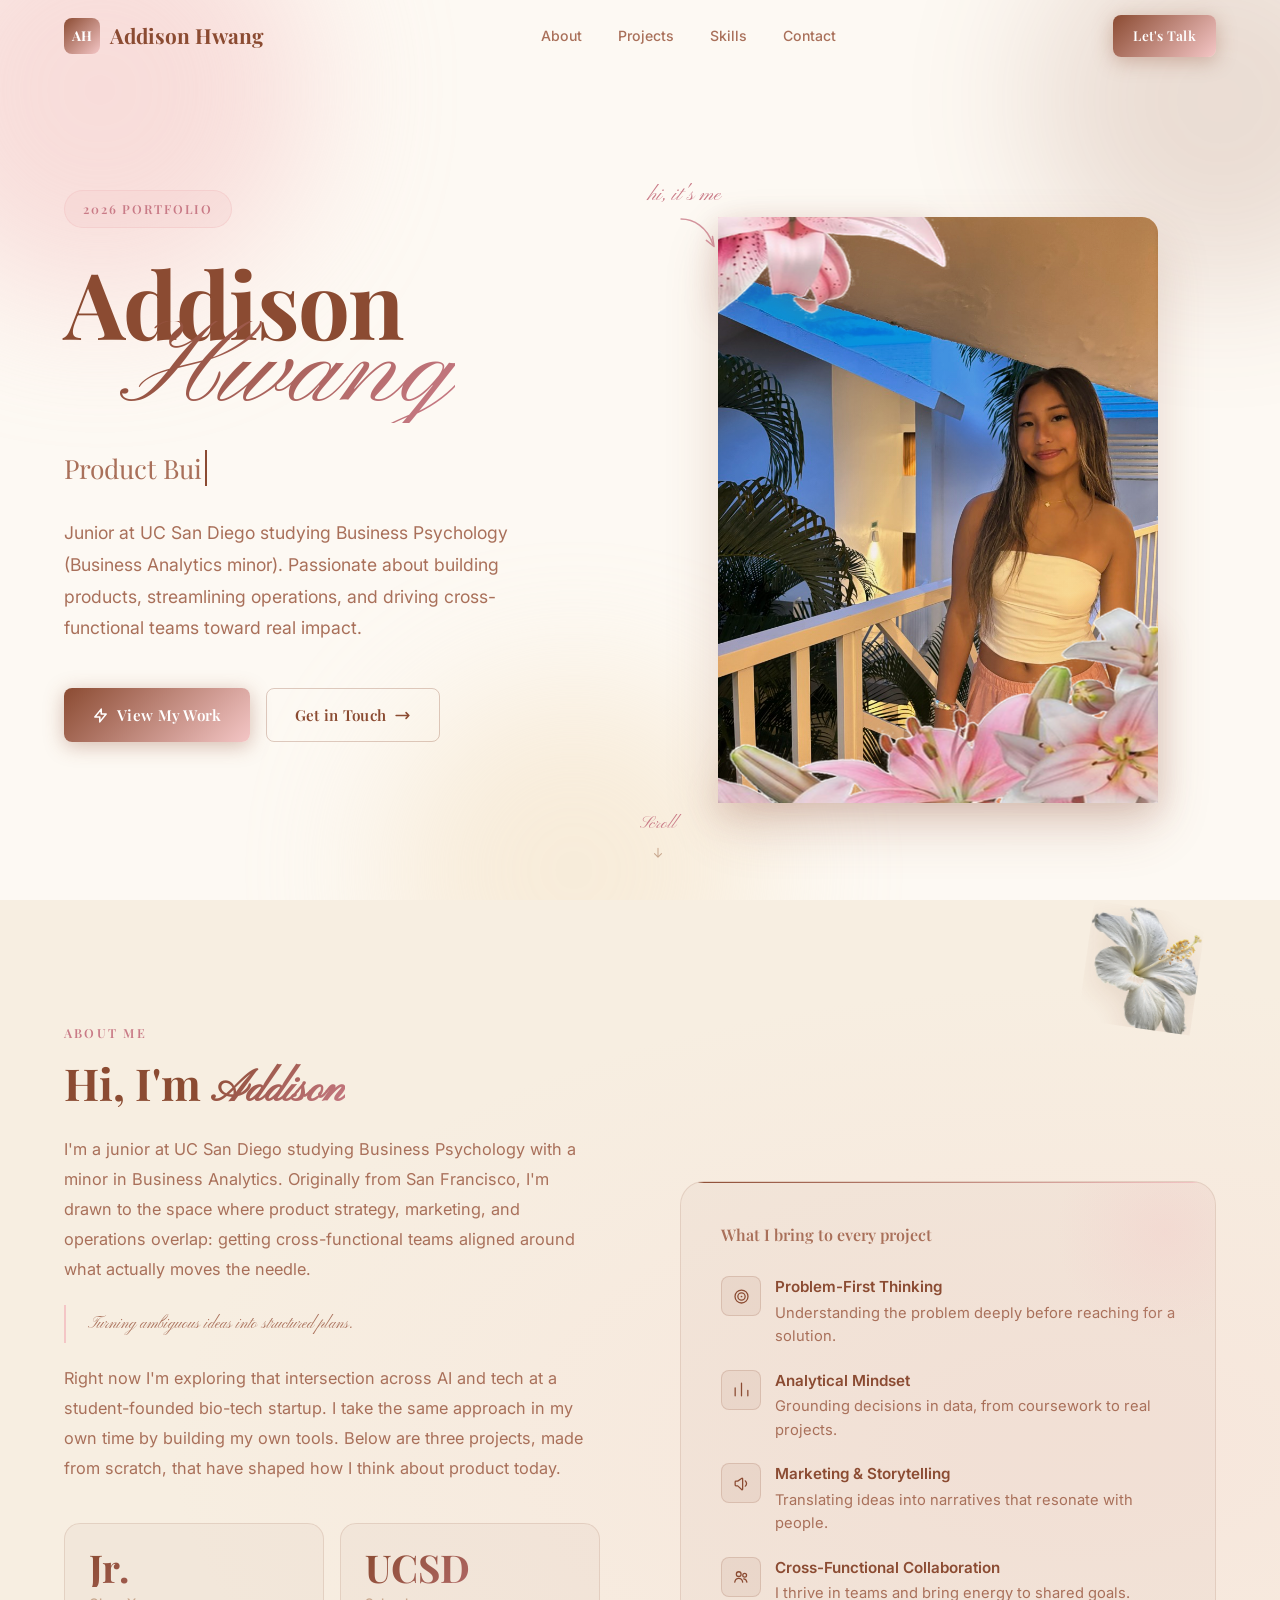
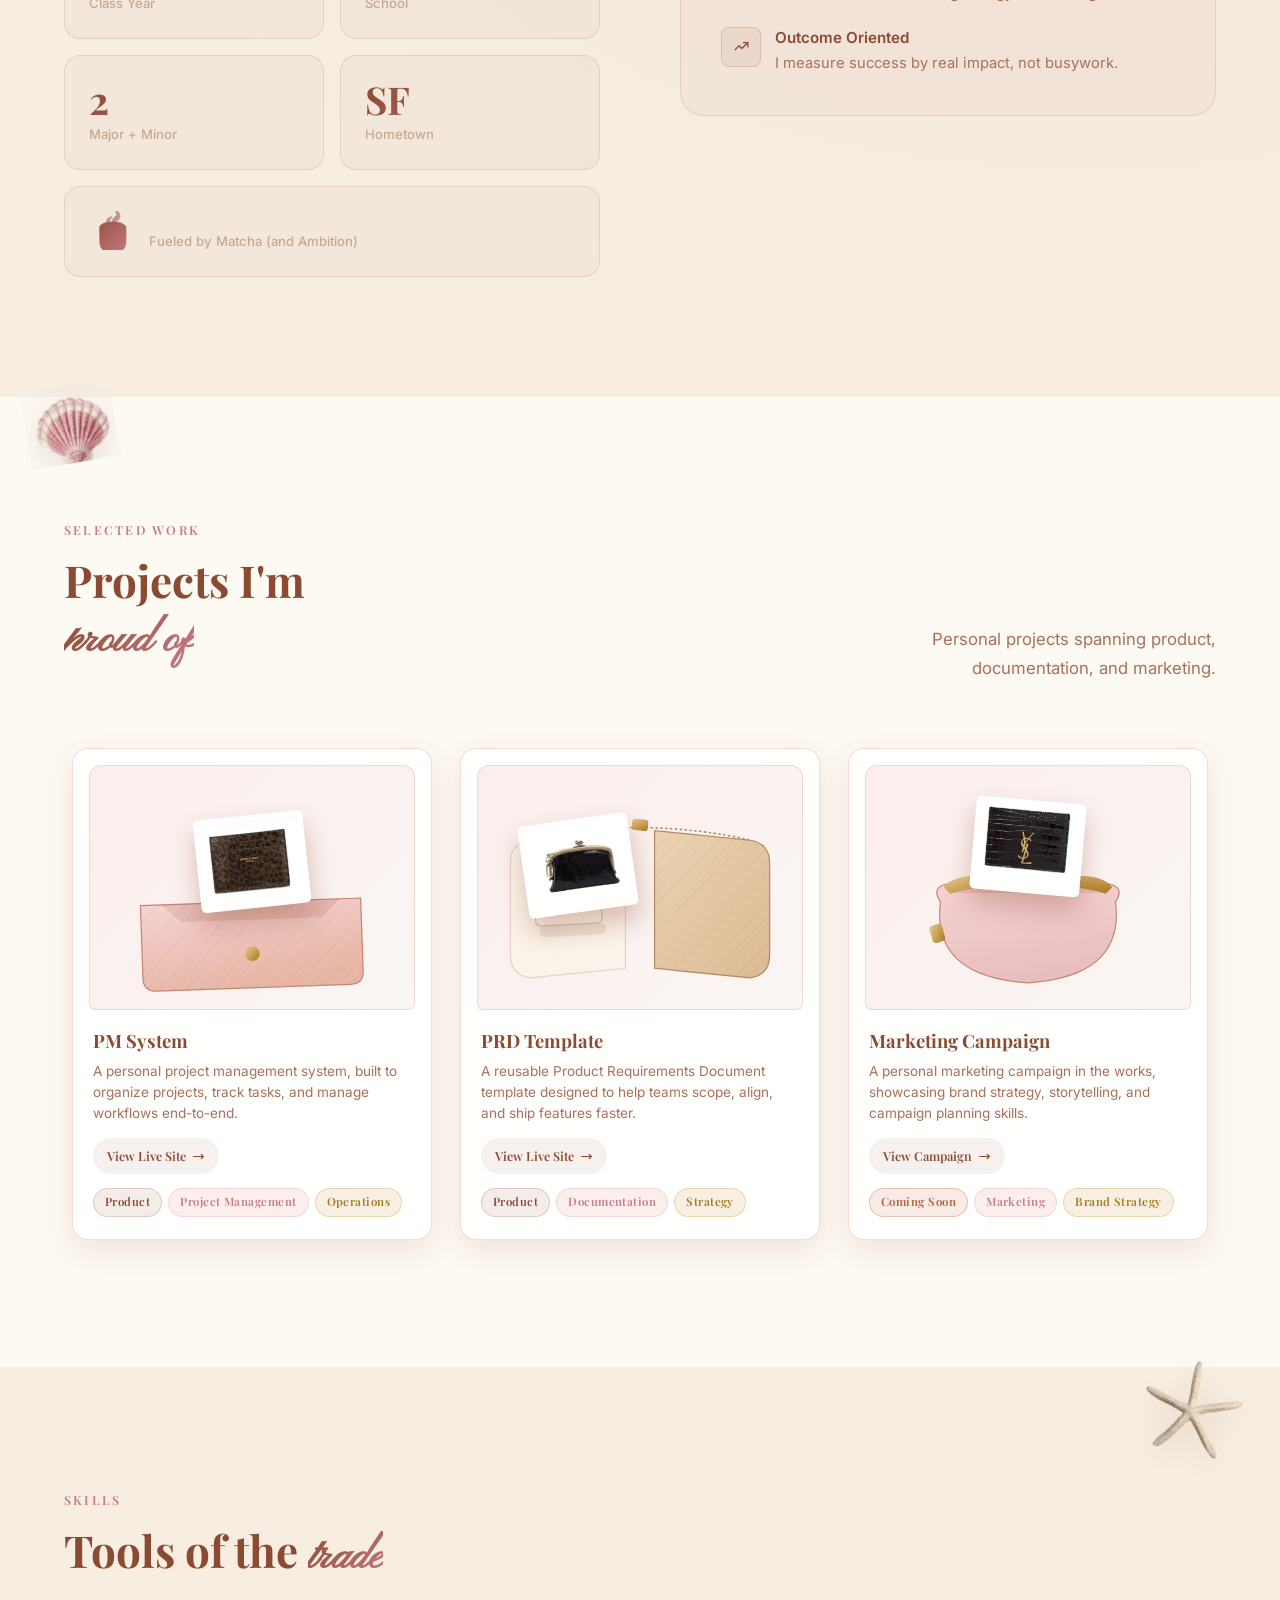
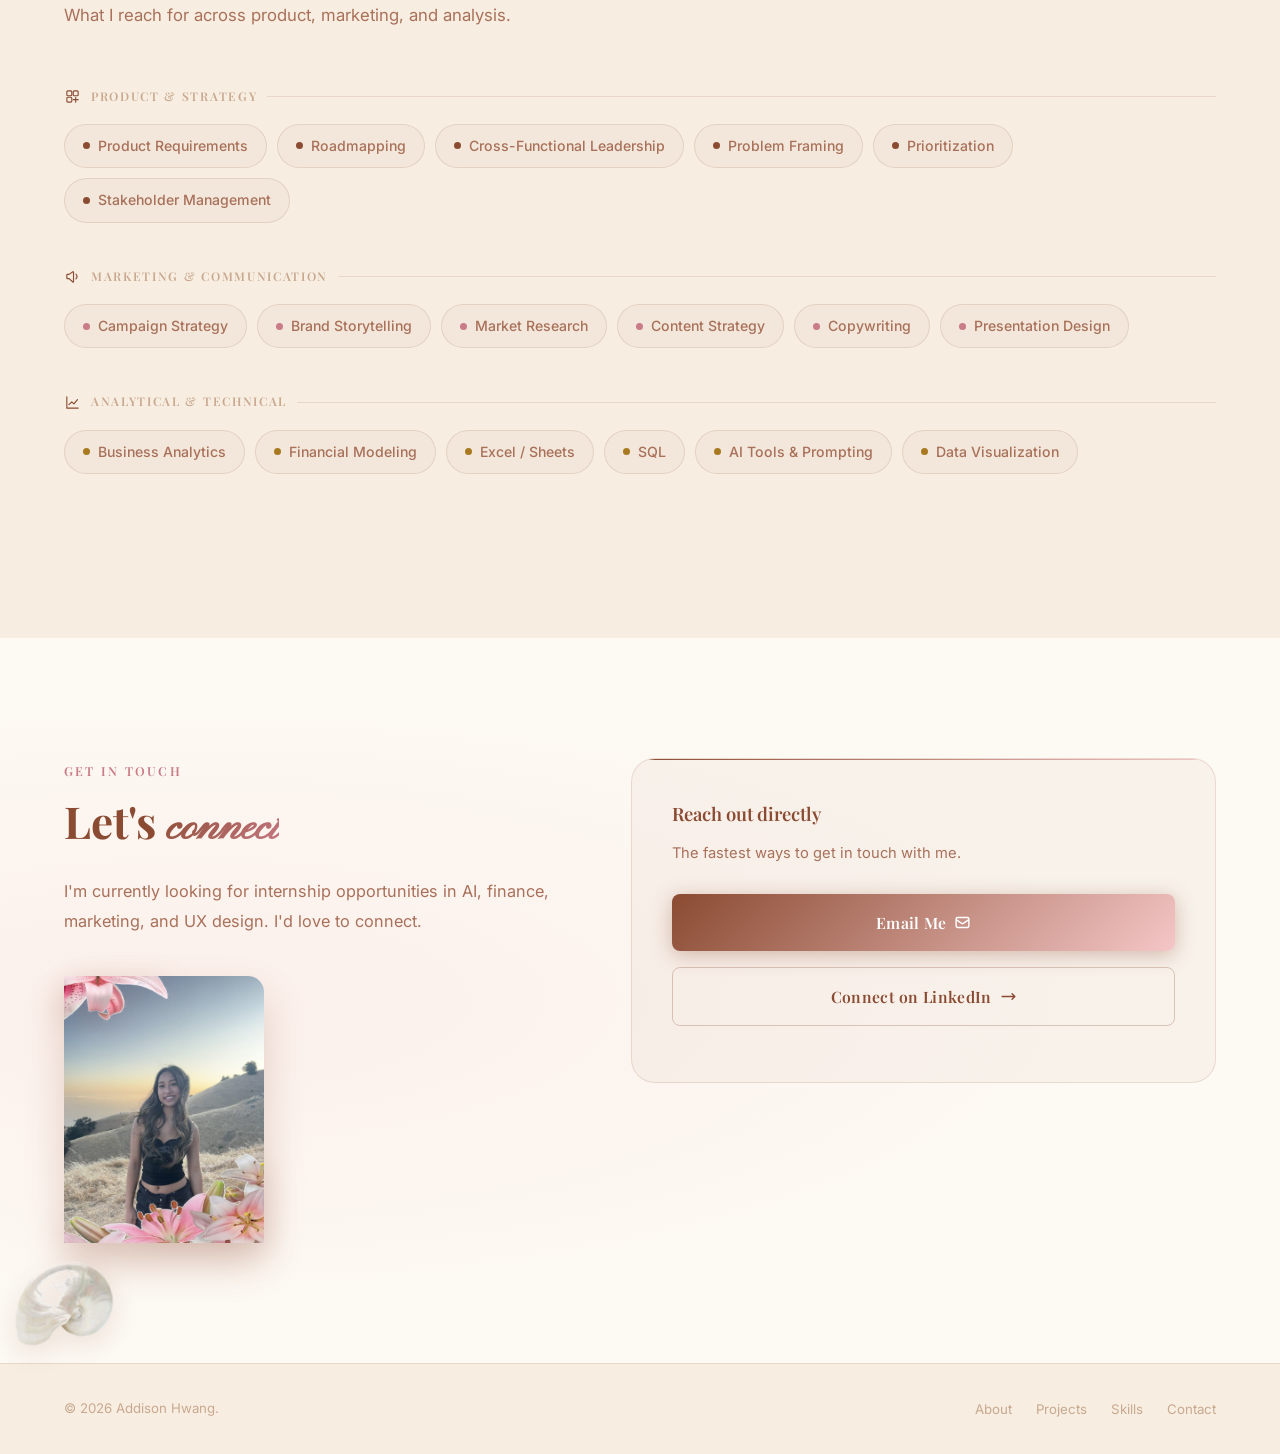
==== commit 44b35e21: "Link Marketing Campaign card to Canva site Co-Authored-By: Claude Sonnet 4.6 <noreply@anthropic.com>" ====
--- a/index.html
+++ b/index.html
@@ -306,8 +306,8 @@
                     <div class="polaroid-caption">
                         <h3 class="polaroid-name">Marketing Campaign</h3>
                         <p class="polaroid-tagline">A personal marketing campaign in the works, showcasing brand strategy, storytelling, and campaign planning skills.</p>
-                        <a href="case-study-template.html" class="polaroid-cta">
-                            Preview Case Study
+                        <a href="https://adhwg.my.canva.site/" target="_blank" rel="noopener" class="polaroid-cta">
+                            View Campaign
                             <svg viewBox="0 0 24 24" fill="none" stroke="currentColor" stroke-width="2.2"><path stroke-linecap="round" stroke-linejoin="round" d="M17 8l4 4m0 0l-4 4m4-4H3"/></svg>
                         </a>
                     </div>
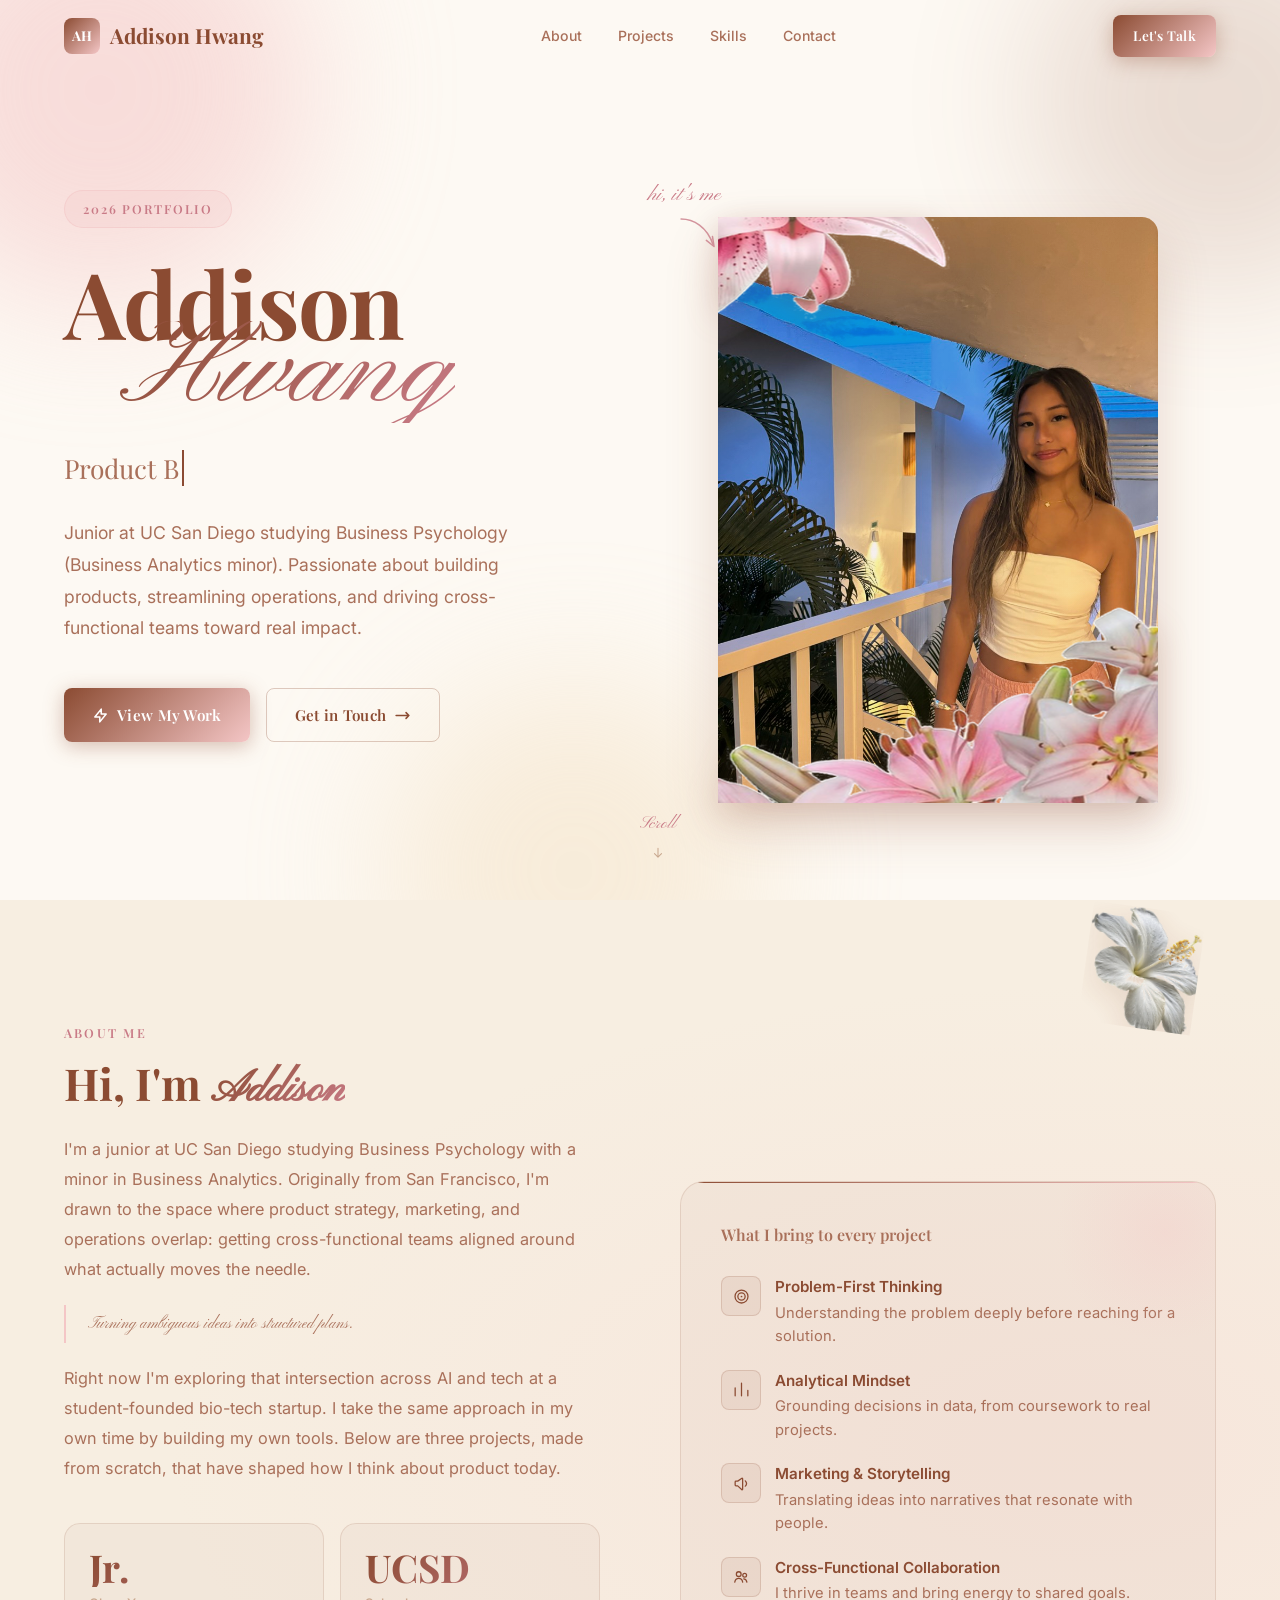
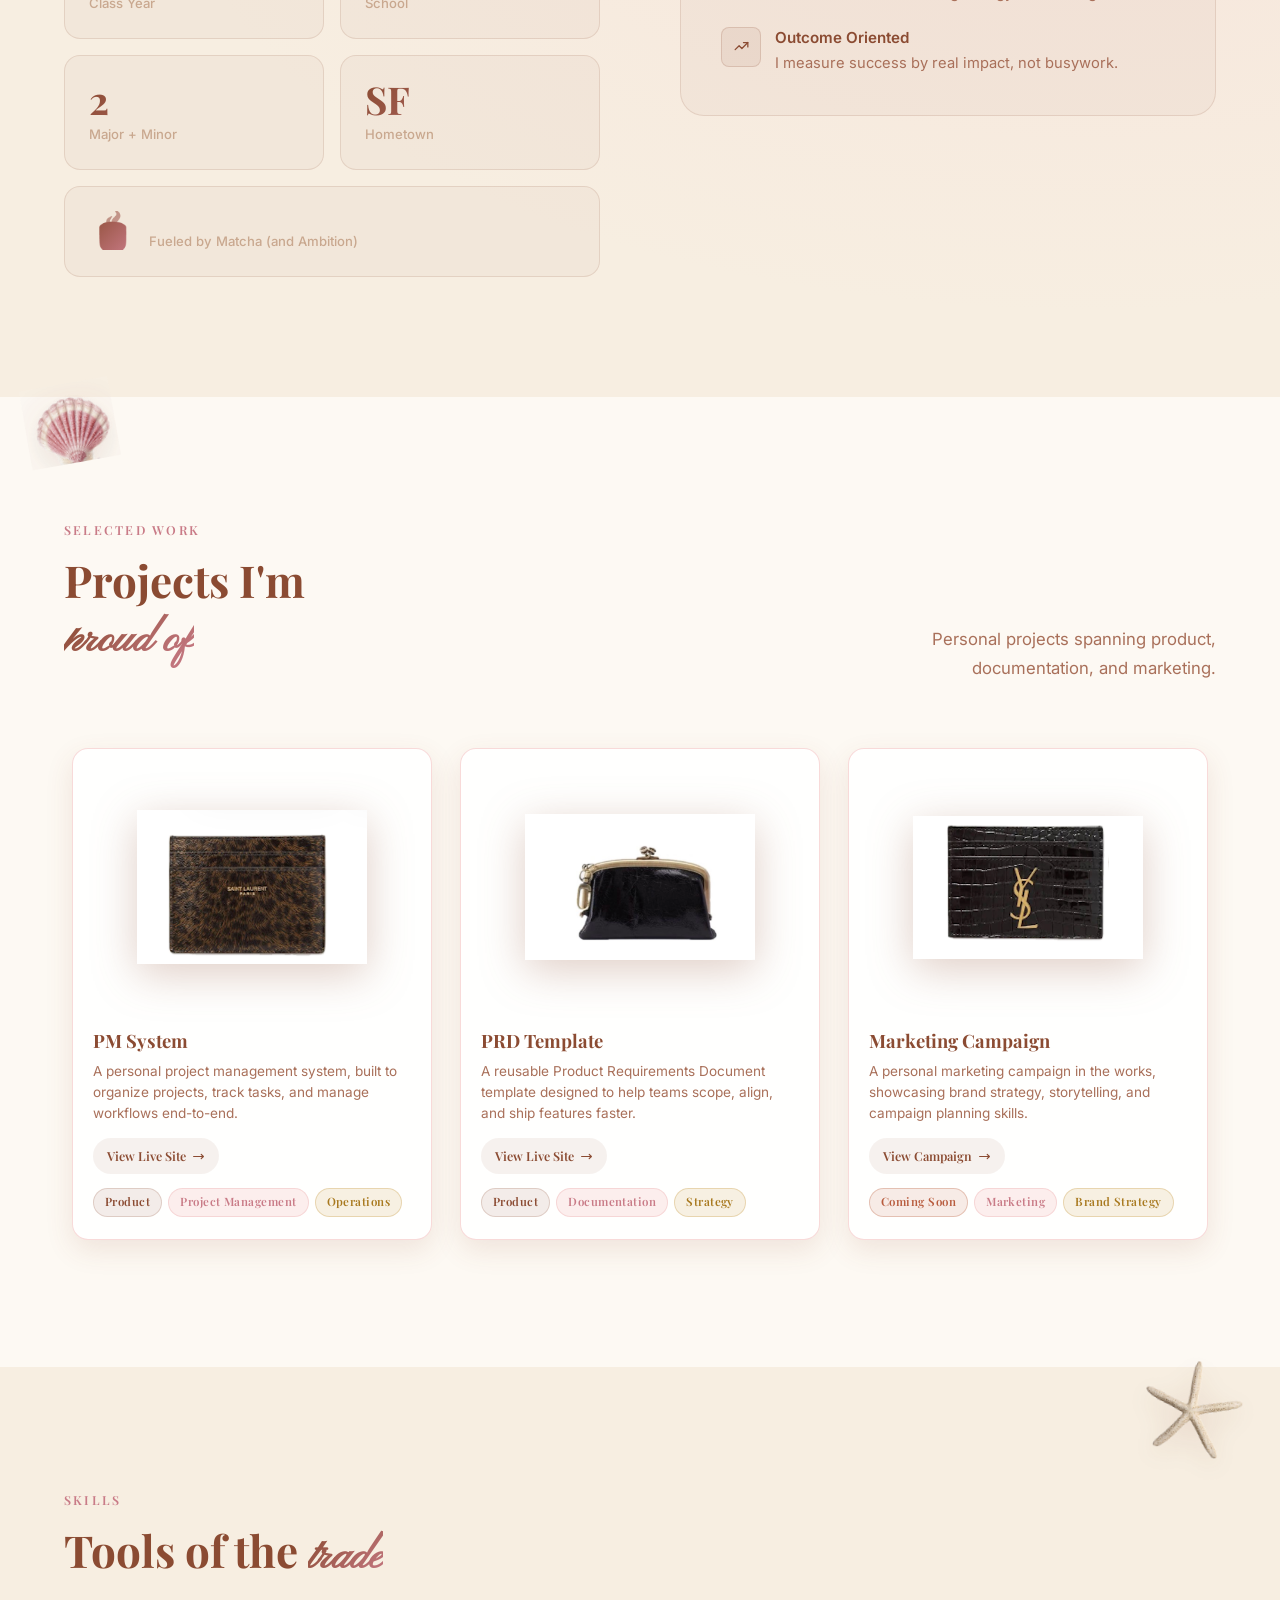
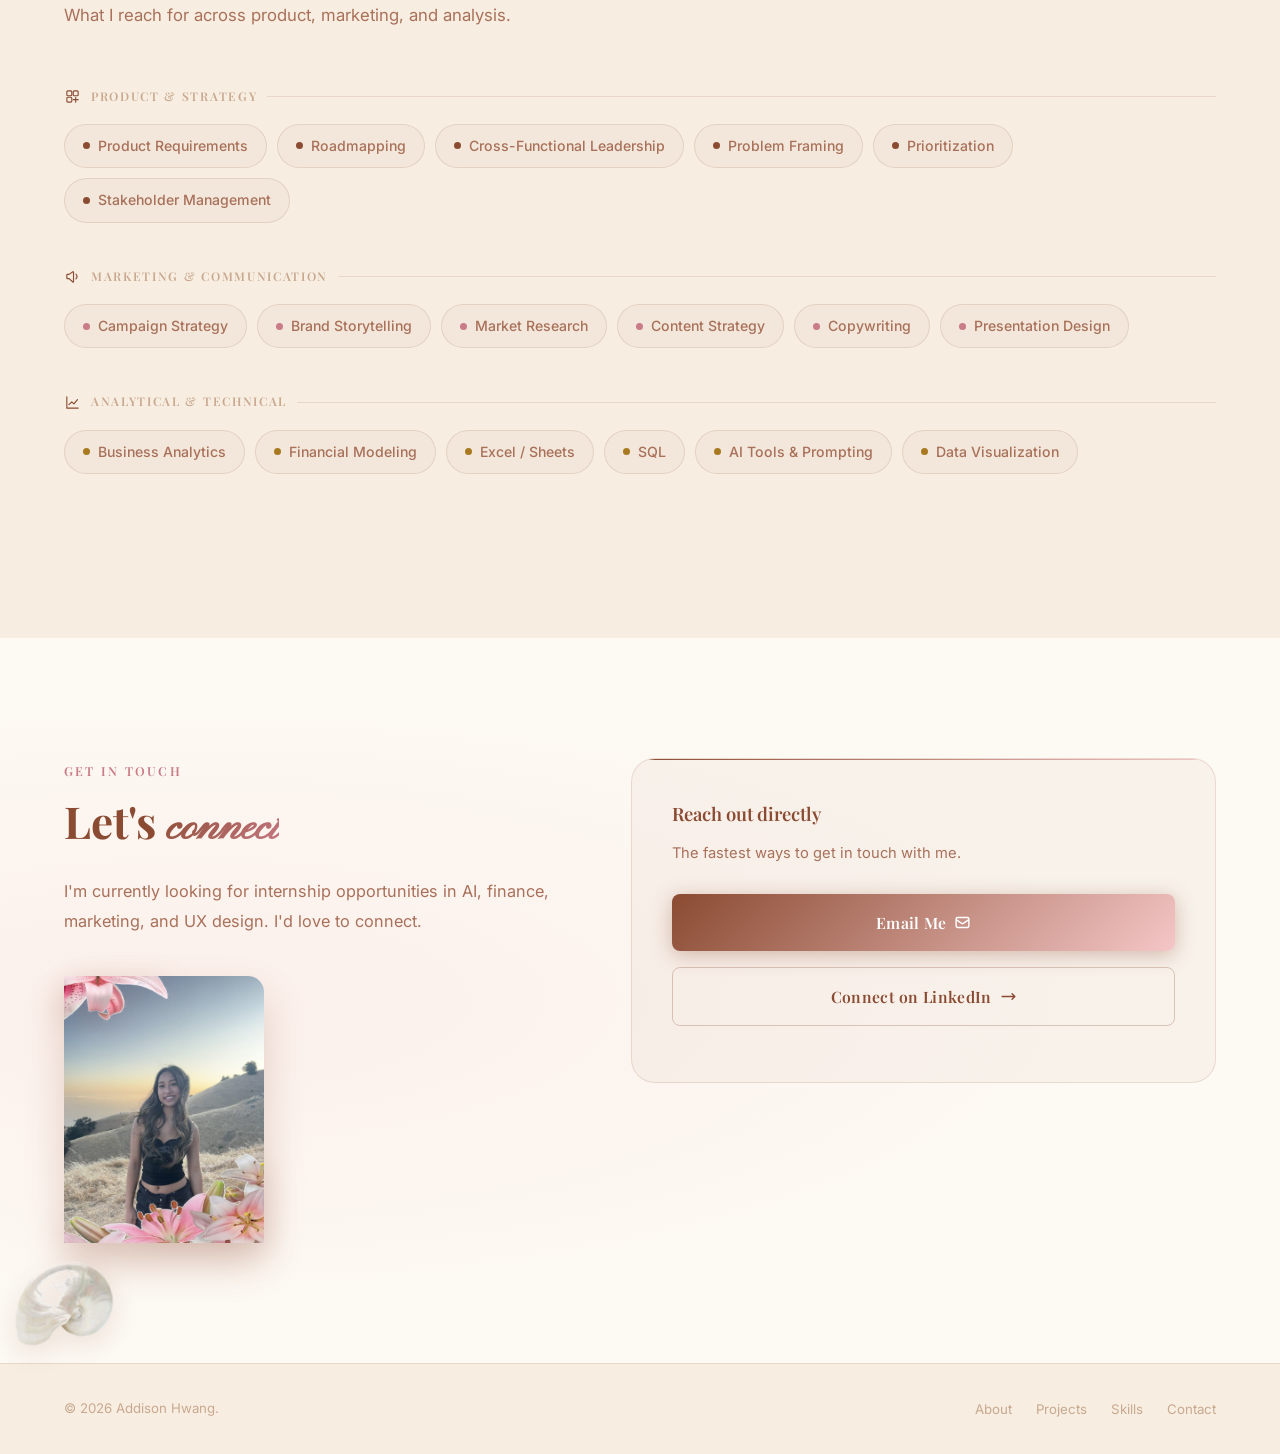
==== commit 34c11dda: "Replace SVG bag illustrations with wallet photos as main project card visuals Co-Authored-By: Claude" ====
--- a/index.html
+++ b/index.html
@@ -185,34 +185,8 @@
 
                 <a href="https://pm-system-xi.vercel.app/monday" target="_blank" rel="noopener" class="polaroid-card reveal reveal-delay-1">
                     <div class="polaroid-image">
-                        <div class="accessory-preview">
-                            <svg class="accessory-svg" viewBox="0 0 400 300" preserveAspectRatio="xMidYMid slice">
-                                <defs>
-                                    <pattern id="quiltPM" width="24" height="24" patternUnits="userSpaceOnUse" patternTransform="rotate(45)">
-                                        <line x1="0" y1="0" x2="0" y2="24" stroke="rgba(139,75,50,0.16)" stroke-width="1"/>
-                                        <line x1="12" y1="0" x2="12" y2="24" stroke="rgba(139,75,50,0.1)" stroke-width="1"/>
-                                    </pattern>
-                                    <linearGradient id="leatherPM" x1="0" y1="0" x2="0.4" y2="1">
-                                        <stop offset="0%" stop-color="#F6D3D3"/>
-                                        <stop offset="100%" stop-color="#E7B7A6"/>
-                                    </linearGradient>
-                                    <linearGradient id="goldPM" x1="0" y1="0" x2="1" y2="1">
-                                        <stop offset="0%" stop-color="#E9CC8F"/>
-                                        <stop offset="100%" stop-color="#A8791F"/>
-                                    </linearGradient>
-                                </defs>
-                                <rect x="150" y="150" width="88" height="112" rx="8" fill="#FBEFE4" stroke="rgba(139,75,50,0.16)" transform="rotate(-9 194 206)"/>
-                                <rect x="168" y="142" width="88" height="112" rx="8" fill="#F3E4D6" stroke="rgba(139,75,50,0.16)" transform="rotate(7 212 198)"/>
-                                <g transform="rotate(-2 200 220)">
-                                    <path d="M64 168 L336 168 L336 258 Q336 274 320 274 L80 274 Q64 274 64 258 Z" fill="url(#leatherPM)" stroke="#C9836F" stroke-width="1.5"/>
-                                    <path d="M64 168 L336 168 L336 258 Q336 274 320 274 L80 274 Q64 274 64 258 Z" fill="url(#quiltPM)"/>
-                                    <path d="M90 168 L310 168 L286 190 L114 190 Z" fill="rgba(139,75,50,0.14)"/>
-                                    <circle cx="200" cy="232" r="9" fill="url(#goldPM)"/>
-                                </g>
-                            </svg>
-                            <div class="accessory-polaroid accessory-polaroid--pm">
-                                <img src="wallet-leopard.png" alt="Leopard card wallet">
-                            </div>
+                        <div class="wallet-preview">
+                            <img src="wallet-leopard.png" alt="Leopard card wallet">
                         </div>
                     </div>
                     <div class="polaroid-caption">
@@ -232,33 +206,8 @@
 
                 <a href="https://prd-template-addisonhwg-adhwang.vercel.app/" target="_blank" rel="noopener" class="polaroid-card reveal reveal-delay-2">
                     <div class="polaroid-image">
-                        <div class="accessory-preview">
-                            <svg class="accessory-svg" viewBox="0 0 400 300" preserveAspectRatio="xMidYMid slice">
-                                <defs>
-                                    <pattern id="quiltPRD" width="24" height="24" patternUnits="userSpaceOnUse" patternTransform="rotate(45)">
-                                        <line x1="0" y1="0" x2="0" y2="24" stroke="rgba(139,75,50,0.18)" stroke-width="1"/>
-                                        <line x1="12" y1="0" x2="12" y2="24" stroke="rgba(139,75,50,0.1)" stroke-width="1"/>
-                                    </pattern>
-                                    <linearGradient id="leatherPRD" x1="0" y1="0" x2="1" y2="1">
-                                        <stop offset="0%" stop-color="#EAD3B3"/>
-                                        <stop offset="100%" stop-color="#DDBB93"/>
-                                    </linearGradient>
-                                    <linearGradient id="goldPRD" x1="0" y1="0" x2="1" y2="1">
-                                        <stop offset="0%" stop-color="#E9CC8F"/>
-                                        <stop offset="100%" stop-color="#A8791F"/>
-                                    </linearGradient>
-                                </defs>
-                                <path d="M40 120 Q40 96 64 92 L182 80 L182 250 L64 262 Q40 258 40 234 Z" fill="#FBF3E9" stroke="rgba(139,75,50,0.2)" stroke-width="1.5"/>
-                                <rect x="70" y="140" width="82" height="56" rx="6" fill="none" stroke="rgba(139,75,50,0.3)" stroke-width="1.5" transform="rotate(-3 111 168)"/>
-                                <rect x="76" y="196" width="82" height="14" rx="6" fill="rgba(139,75,50,0.12)" transform="rotate(-3 117 203)"/>
-                                <path d="M360 120 Q360 96 336 92 L218 80 L218 250 L336 262 Q360 258 360 234 Z" fill="url(#leatherPRD)" stroke="#B08B5C" stroke-width="1.5"/>
-                                <path d="M360 120 Q360 96 336 92 L218 80 L218 250 L336 262 Q360 258 360 234 Z" fill="url(#quiltPRD)"/>
-                                <path d="M64 92 Q120 78 200 76 Q280 78 336 92" fill="none" stroke="#B08B5C" stroke-width="2" stroke-dasharray="3 3"/>
-                                <rect x="190" y="66" width="20" height="14" rx="4" fill="url(#goldPRD)" transform="rotate(6 200 73)"/>
-                            </svg>
-                            <div class="accessory-polaroid accessory-polaroid--prd">
-                                <img src="wallet-coinpurse.png" alt="Coin purse">
-                            </div>
+                        <div class="wallet-preview">
+                            <img src="wallet-coinpurse.png" alt="Coin purse">
                         </div>
                     </div>
                     <div class="polaroid-caption">
@@ -278,29 +227,8 @@
 
                 <div class="polaroid-card polaroid-card--soon reveal reveal-delay-3">
                     <div class="polaroid-image">
-                        <div class="accessory-preview">
-                            <svg class="accessory-svg" viewBox="0 0 400 300" preserveAspectRatio="xMidYMid slice">
-                                <defs>
-                                    <linearGradient id="leatherMKT" x1="0" y1="0" x2="0.3" y2="1">
-                                        <stop offset="0%" stop-color="#F6D3D3"/>
-                                        <stop offset="100%" stop-color="#E9BEC0"/>
-                                    </linearGradient>
-                                    <linearGradient id="goldMKT" x1="0" y1="0" x2="1" y2="1">
-                                        <stop offset="0%" stop-color="#E9CC8F"/>
-                                        <stop offset="100%" stop-color="#A8791F"/>
-                                    </linearGradient>
-                                </defs>
-                                <path d="M92 168 Q80 260 200 268 Q320 260 308 168 Q320 150 300 146 L100 146 Q80 150 92 168 Z" fill="url(#leatherMKT)" stroke="#C9836F" stroke-width="1.5"/>
-                                <path d="M110 152 L290 152" stroke="rgba(139,75,50,0.14)" stroke-width="10" stroke-linecap="round"/>
-                                <path d="M96 150 Q104 138 130 136 L270 136 Q296 138 304 150 L296 158 Q270 148 200 148 Q130 148 104 158 Z" fill="url(#goldMKT)"/>
-                                <path d="M172 130 Q200 118 228 130 L222 148 L178 148 Z" fill="#3E2A22"/>
-                                <circle cx="176" cy="130" r="9" fill="url(#goldMKT)"/>
-                                <circle cx="224" cy="130" r="9" fill="url(#goldMKT)"/>
-                                <rect x="80" y="196" width="16" height="22" rx="4" fill="url(#goldMKT)" transform="rotate(-16 88 207)"/>
-                            </svg>
-                            <div class="accessory-polaroid accessory-polaroid--marketing">
-                                <img src="wallet-black.png" alt="Black card wallet">
-                            </div>
+                        <div class="wallet-preview">
+                            <img src="wallet-black.png" alt="Black card wallet">
                         </div>
                     </div>
                     <div class="polaroid-caption">
--- a/styles.css
+++ b/styles.css
@@ -381,28 +381,23 @@
     width: 100%; margin-bottom: 16px;
 }
 
-/* Illustrated accessory preview used inside a polaroid card, with the project
-   screenshot tucked into the accessory like a photo peeking out of it */
-.accessory-preview {
-    position: relative; width: 100%; aspect-ratio: 4 / 3;
+.wallet-preview {
+    width: 100%; aspect-ratio: 4 / 3;
+    display: flex; align-items: center; justify-content: center;
+    background: transparent;
     border-radius: calc(var(--radius-md) - 4px) calc(var(--radius-md) - 4px) 6px 6px;
-    overflow: hidden; border: 1px solid var(--border);
-    background: linear-gradient(135deg, rgba(244,198,198,0.3), rgba(139,75,50,0.05));
-}
-.accessory-svg { position: absolute; inset: 0; width: 100%; height: 100%; display: block; }
-
-.accessory-polaroid {
-    position: absolute;
-    background: #fffffe;
-    padding: 5px 5px 13px;
-    border-radius: 5px;
-    box-shadow: 0 14px 26px rgba(139,75,50,0.32);
-}
-.accessory-polaroid img { width: 100%; aspect-ratio: 4 / 3; object-fit: cover; display: block; border-radius: 2px; }
-
-.accessory-polaroid--pm { width: 34%; top: 20%; left: 33%; transform: rotate(-6deg); }
-.accessory-polaroid--prd { width: 34%; top: 22%; left: 14%; transform: rotate(-8deg); }
-.accessory-polaroid--marketing { width: 34%; top: 14%; left: 33%; transform: rotate(5deg); }
+    padding: 12px 16px;
+}
+.wallet-preview img {
+    max-width: 78%; max-height: 100%;
+    object-fit: contain; display: block;
+    filter: drop-shadow(0 10px 22px rgba(139,75,50,0.28));
+    transition: transform 0.3s ease, filter 0.3s ease;
+}
+.polaroid-card:hover .wallet-preview img {
+    transform: translateY(-4px) scale(1.03);
+    filter: drop-shadow(0 18px 30px rgba(139,75,50,0.38));
+}
 
 .polaroid-caption { padding: 0 4px; flex: 1; display: flex; flex-direction: column; }
 .polaroid-name { font-family: var(--font-display); font-size: 1.15rem; font-weight: 700; margin-bottom: 6px; color: var(--text-primary); }
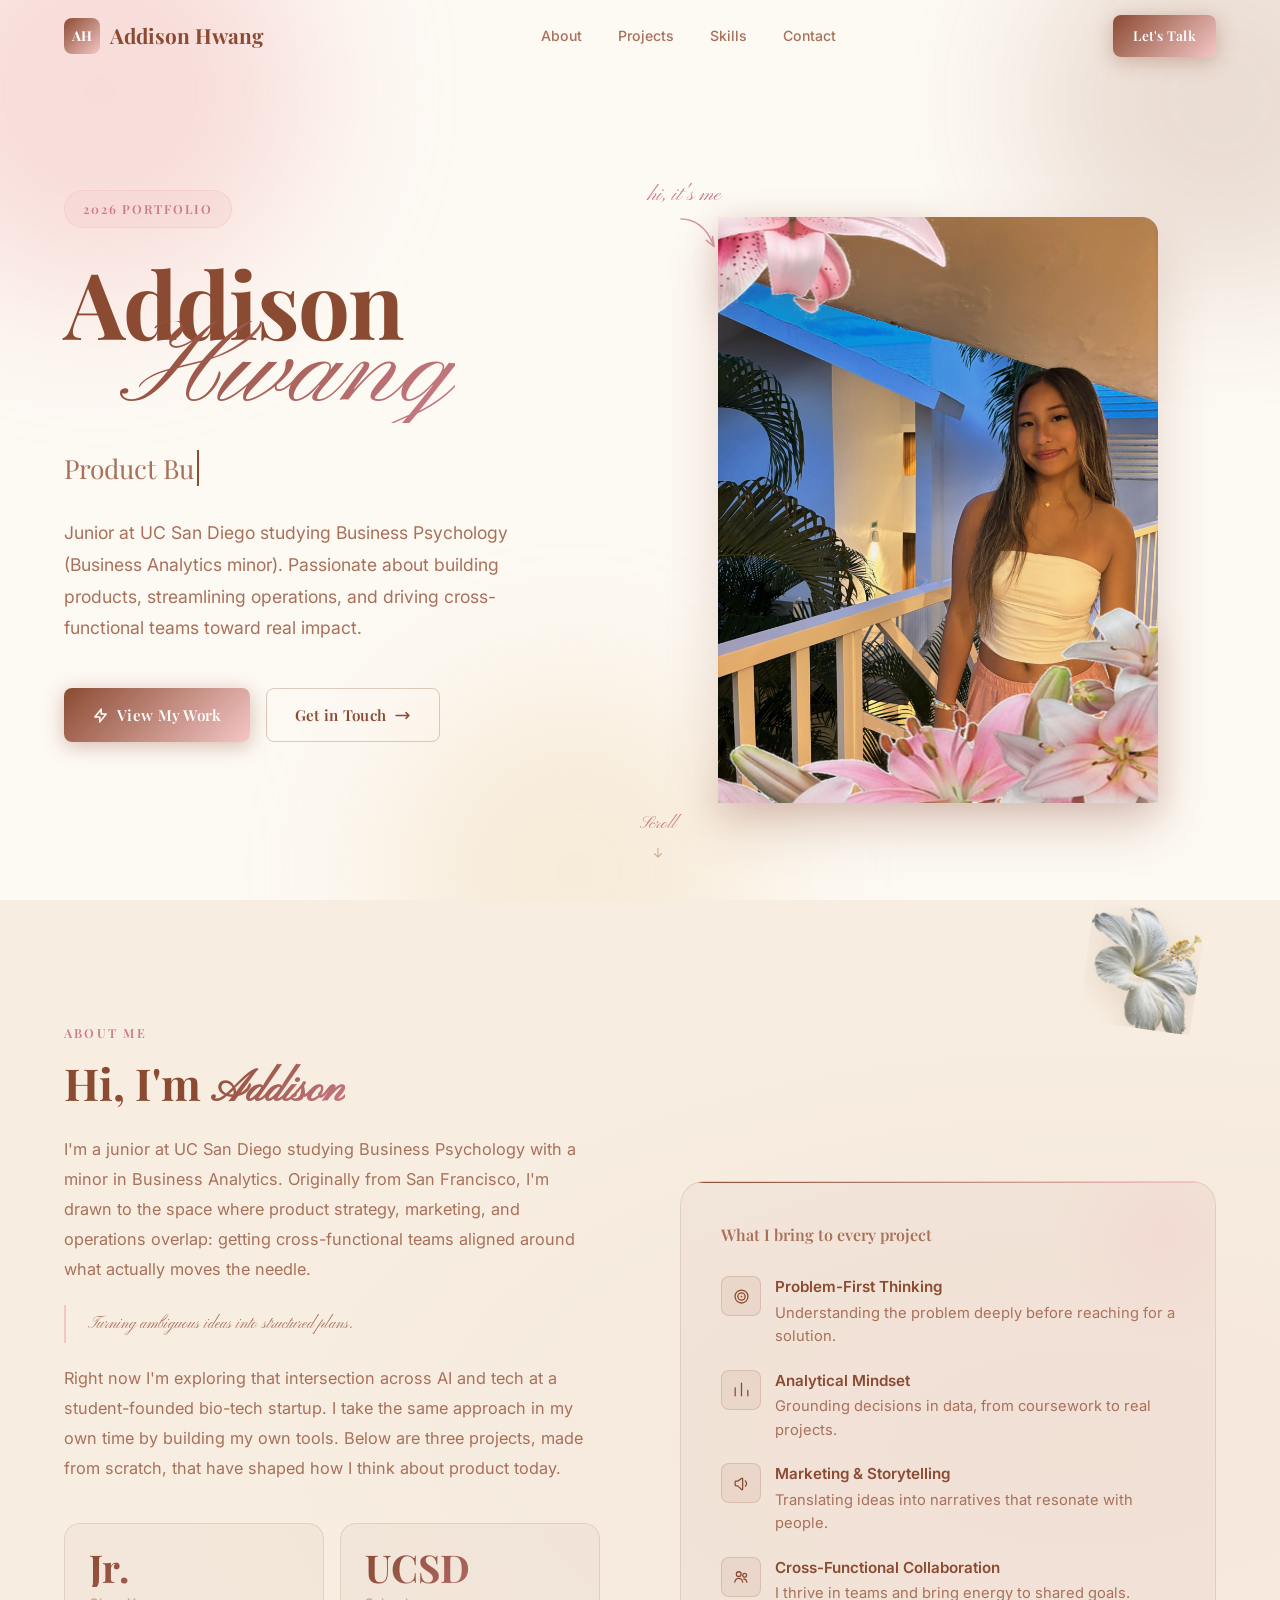
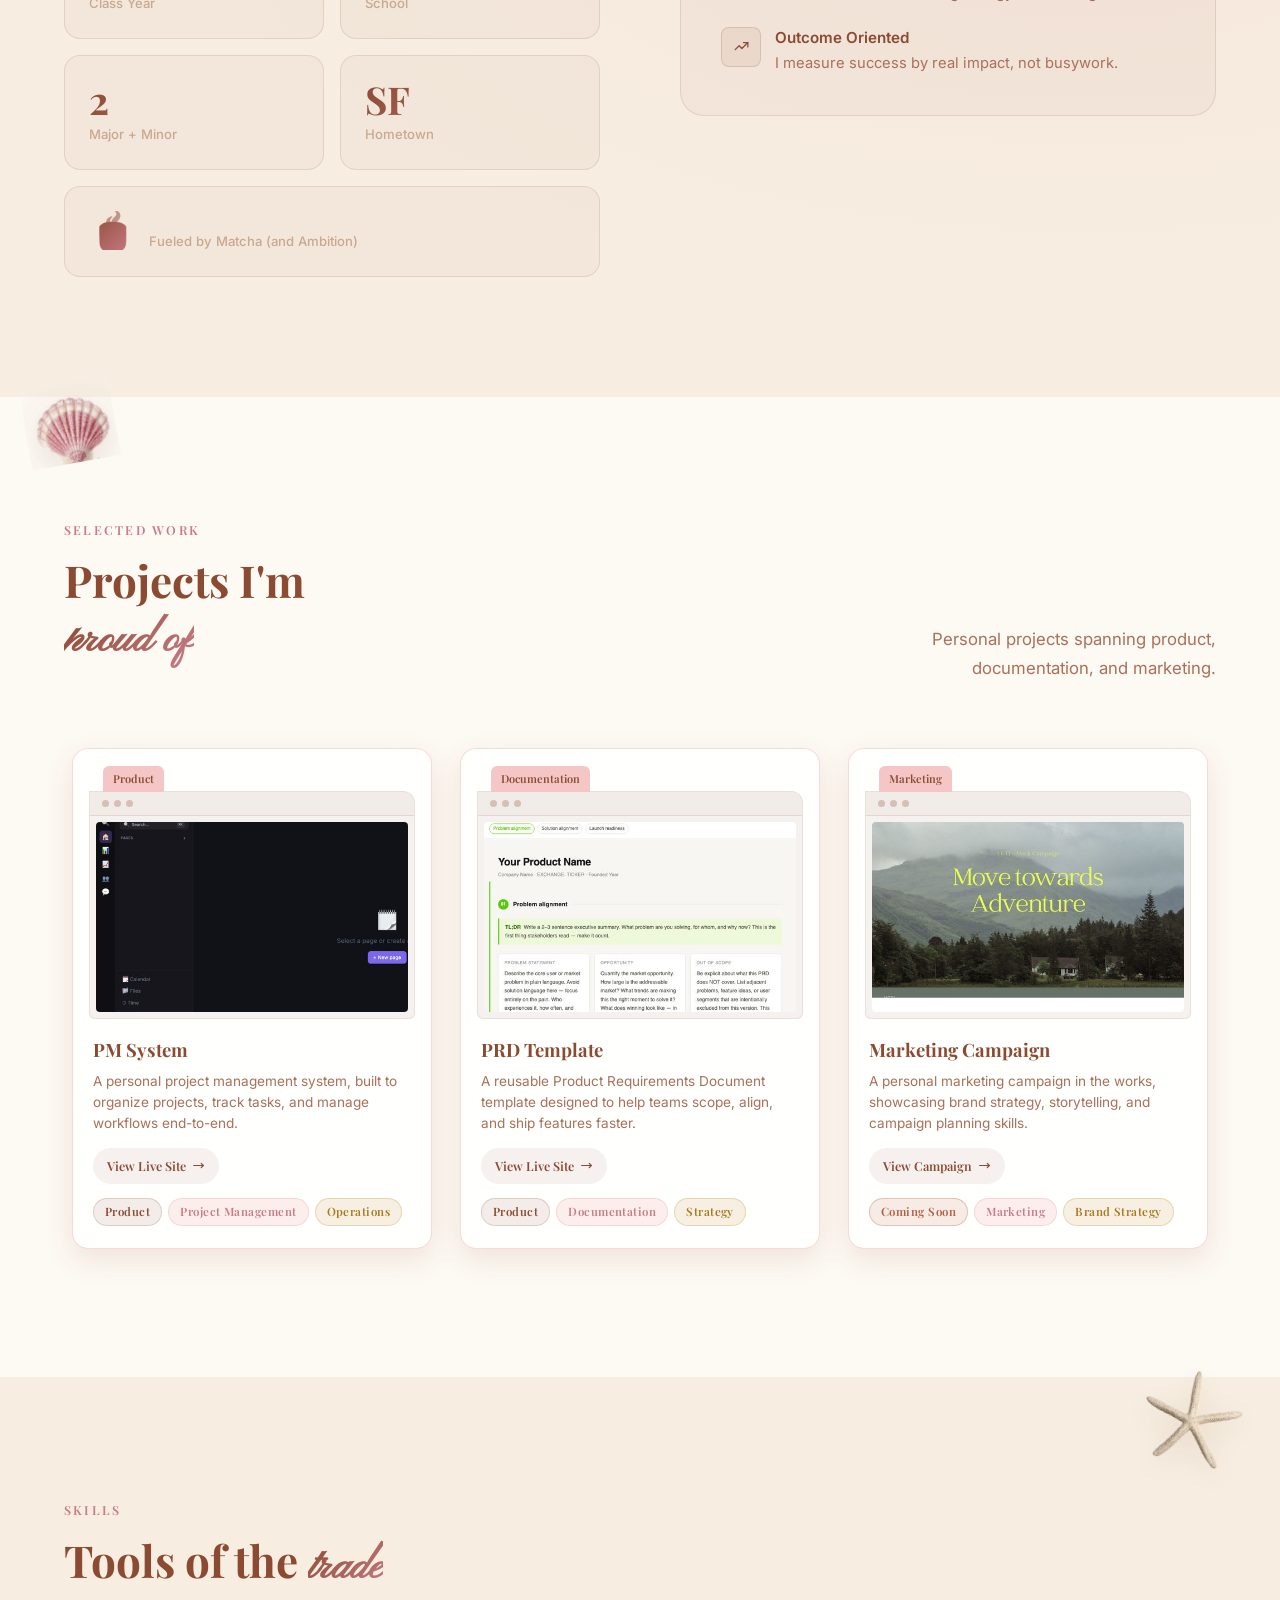
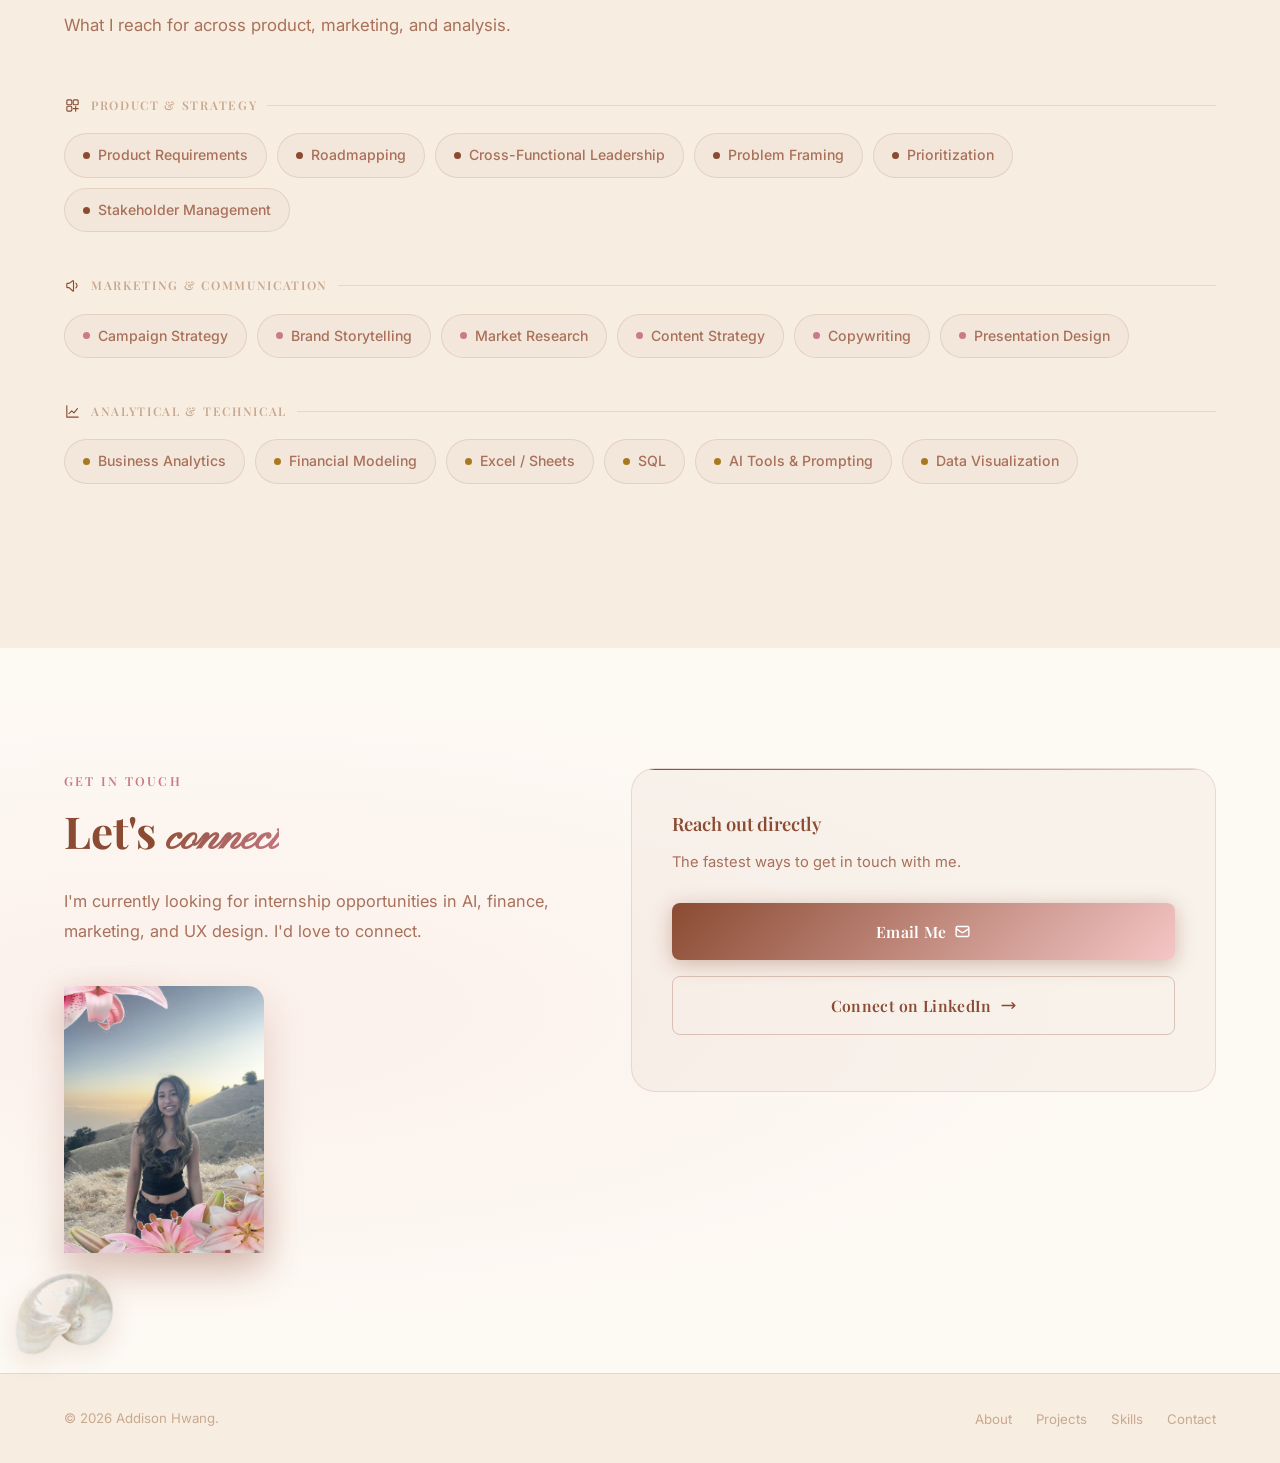
==== commit 5d8f21b0: "Replace wallet photos with browser-tab mockups on project cards Bring back the browser-window mockup" ====
--- a/index.html
+++ b/index.html
@@ -185,8 +185,14 @@
 
                 <a href="https://pm-system-xi.vercel.app/monday" target="_blank" rel="noopener" class="polaroid-card reveal reveal-delay-1">
                     <div class="polaroid-image">
-                        <div class="wallet-preview">
-                            <img src="wallet-leopard.png" alt="Leopard card wallet">
+                        <div class="browser-tab">Product</div>
+                        <div class="browser-mockup">
+                            <div class="browser-mockup-bar">
+                                <span class="browser-mockup-dot"></span><span class="browser-mockup-dot"></span><span class="browser-mockup-dot"></span>
+                            </div>
+                            <div class="browser-mockup-screen">
+                                <img src="project-preview-pm.jpg" alt="PM System preview">
+                            </div>
                         </div>
                     </div>
                     <div class="polaroid-caption">
@@ -206,8 +212,14 @@
 
                 <a href="https://prd-template-addisonhwg-adhwang.vercel.app/" target="_blank" rel="noopener" class="polaroid-card reveal reveal-delay-2">
                     <div class="polaroid-image">
-                        <div class="wallet-preview">
-                            <img src="wallet-coinpurse.png" alt="Coin purse">
+                        <div class="browser-tab">Documentation</div>
+                        <div class="browser-mockup">
+                            <div class="browser-mockup-bar">
+                                <span class="browser-mockup-dot"></span><span class="browser-mockup-dot"></span><span class="browser-mockup-dot"></span>
+                            </div>
+                            <div class="browser-mockup-screen">
+                                <img src="project-preview-prd.jpg" alt="PRD Template preview">
+                            </div>
                         </div>
                     </div>
                     <div class="polaroid-caption">
@@ -227,8 +239,14 @@
 
                 <div class="polaroid-card polaroid-card--soon reveal reveal-delay-3">
                     <div class="polaroid-image">
-                        <div class="wallet-preview">
-                            <img src="wallet-black.png" alt="Black card wallet">
+                        <div class="browser-tab">Marketing</div>
+                        <div class="browser-mockup">
+                            <div class="browser-mockup-bar">
+                                <span class="browser-mockup-dot"></span><span class="browser-mockup-dot"></span><span class="browser-mockup-dot"></span>
+                            </div>
+                            <div class="browser-mockup-screen">
+                                <img src="project-preview-marketing.jpg" alt="Marketing campaign preview">
+                            </div>
                         </div>
                     </div>
                     <div class="polaroid-caption">
--- a/styles.css
+++ b/styles.css
@@ -381,23 +381,40 @@
     width: 100%; margin-bottom: 16px;
 }
 
-.wallet-preview {
-    width: 100%; aspect-ratio: 4 / 3;
-    display: flex; align-items: center; justify-content: center;
-    background: transparent;
-    border-radius: calc(var(--radius-md) - 4px) calc(var(--radius-md) - 4px) 6px 6px;
-    padding: 12px 16px;
-}
-.wallet-preview img {
-    max-width: 78%; max-height: 100%;
-    object-fit: contain; display: block;
-    filter: drop-shadow(0 10px 22px rgba(139,75,50,0.28));
-    transition: transform 0.3s ease, filter 0.3s ease;
-}
-.polaroid-card:hover .wallet-preview img {
-    transform: translateY(-4px) scale(1.03);
-    filter: drop-shadow(0 18px 30px rgba(139,75,50,0.38));
-}
+.browser-tab {
+    display: inline-block;
+    background: var(--color-pink);
+    color: var(--color-terracotta);
+    font-family: var(--font-display); font-size: 11px; font-weight: 600;
+    padding: 4px 10px;
+    border-radius: 6px 6px 0 0;
+    margin: 0 0 -1px 14px;
+    position: relative; z-index: 1;
+}
+
+.browser-mockup {
+    width: 100%;
+    border-radius: 0 calc(var(--radius-md) - 4px) 6px 6px;
+    overflow: hidden; border: 1px solid var(--border);
+    background: var(--bg-card);
+}
+.browser-mockup-bar {
+    display: flex; align-items: center; gap: 5px;
+    padding: 8px 12px; background: rgba(139,75,50,0.07);
+    border-bottom: 1px solid var(--border);
+}
+.browser-mockup-dot { width: 7px; height: 7px; border-radius: 50%; background: var(--border-bright); }
+.browser-mockup-screen {
+    aspect-ratio: 16 / 10;
+    background: var(--bg-card);
+    padding: 6px;
+}
+.browser-mockup-screen img {
+    width: 100%; height: 100%; object-fit: cover; display: block;
+    border-radius: 4px;
+    transition: transform 0.3s ease;
+}
+.polaroid-card:hover .browser-mockup-screen img { transform: scale(1.03); }
 
 .polaroid-caption { padding: 0 4px; flex: 1; display: flex; flex-direction: column; }
 .polaroid-name { font-family: var(--font-display); font-size: 1.15rem; font-weight: 700; margin-bottom: 6px; color: var(--text-primary); }
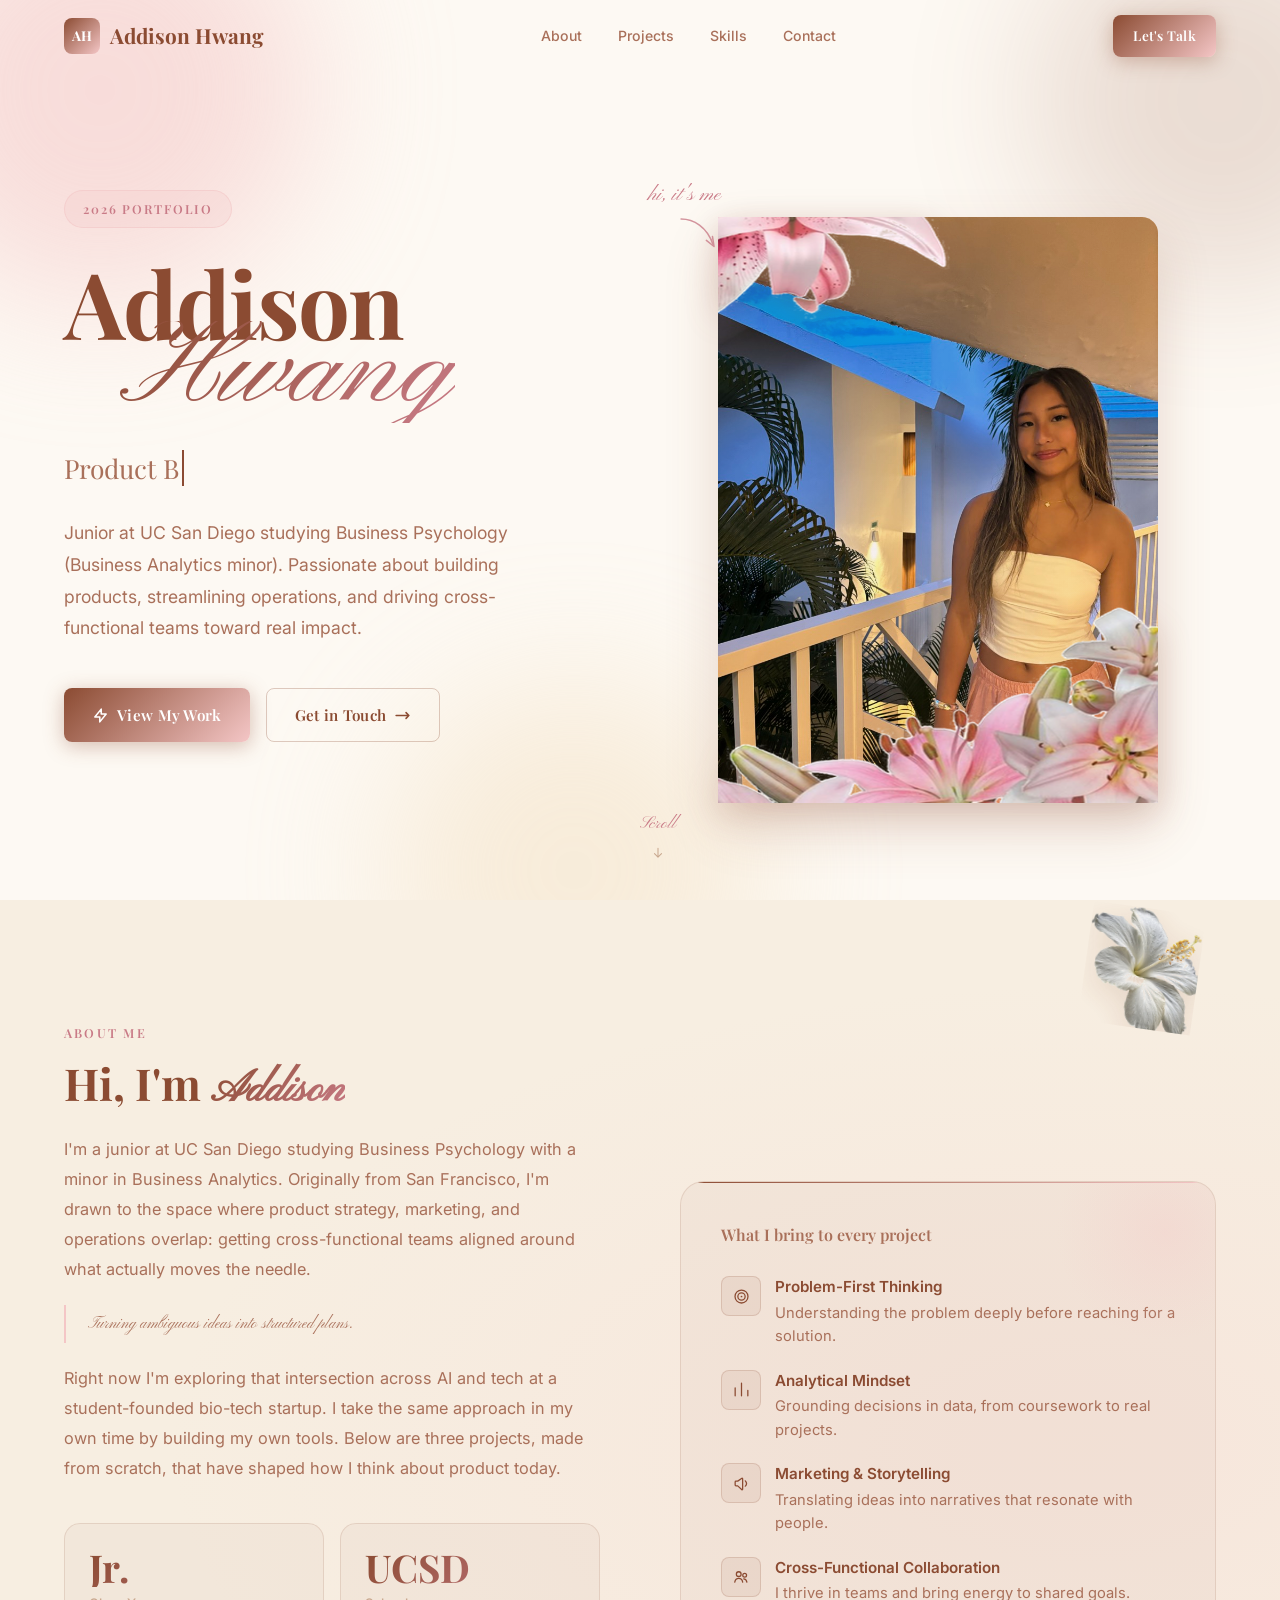
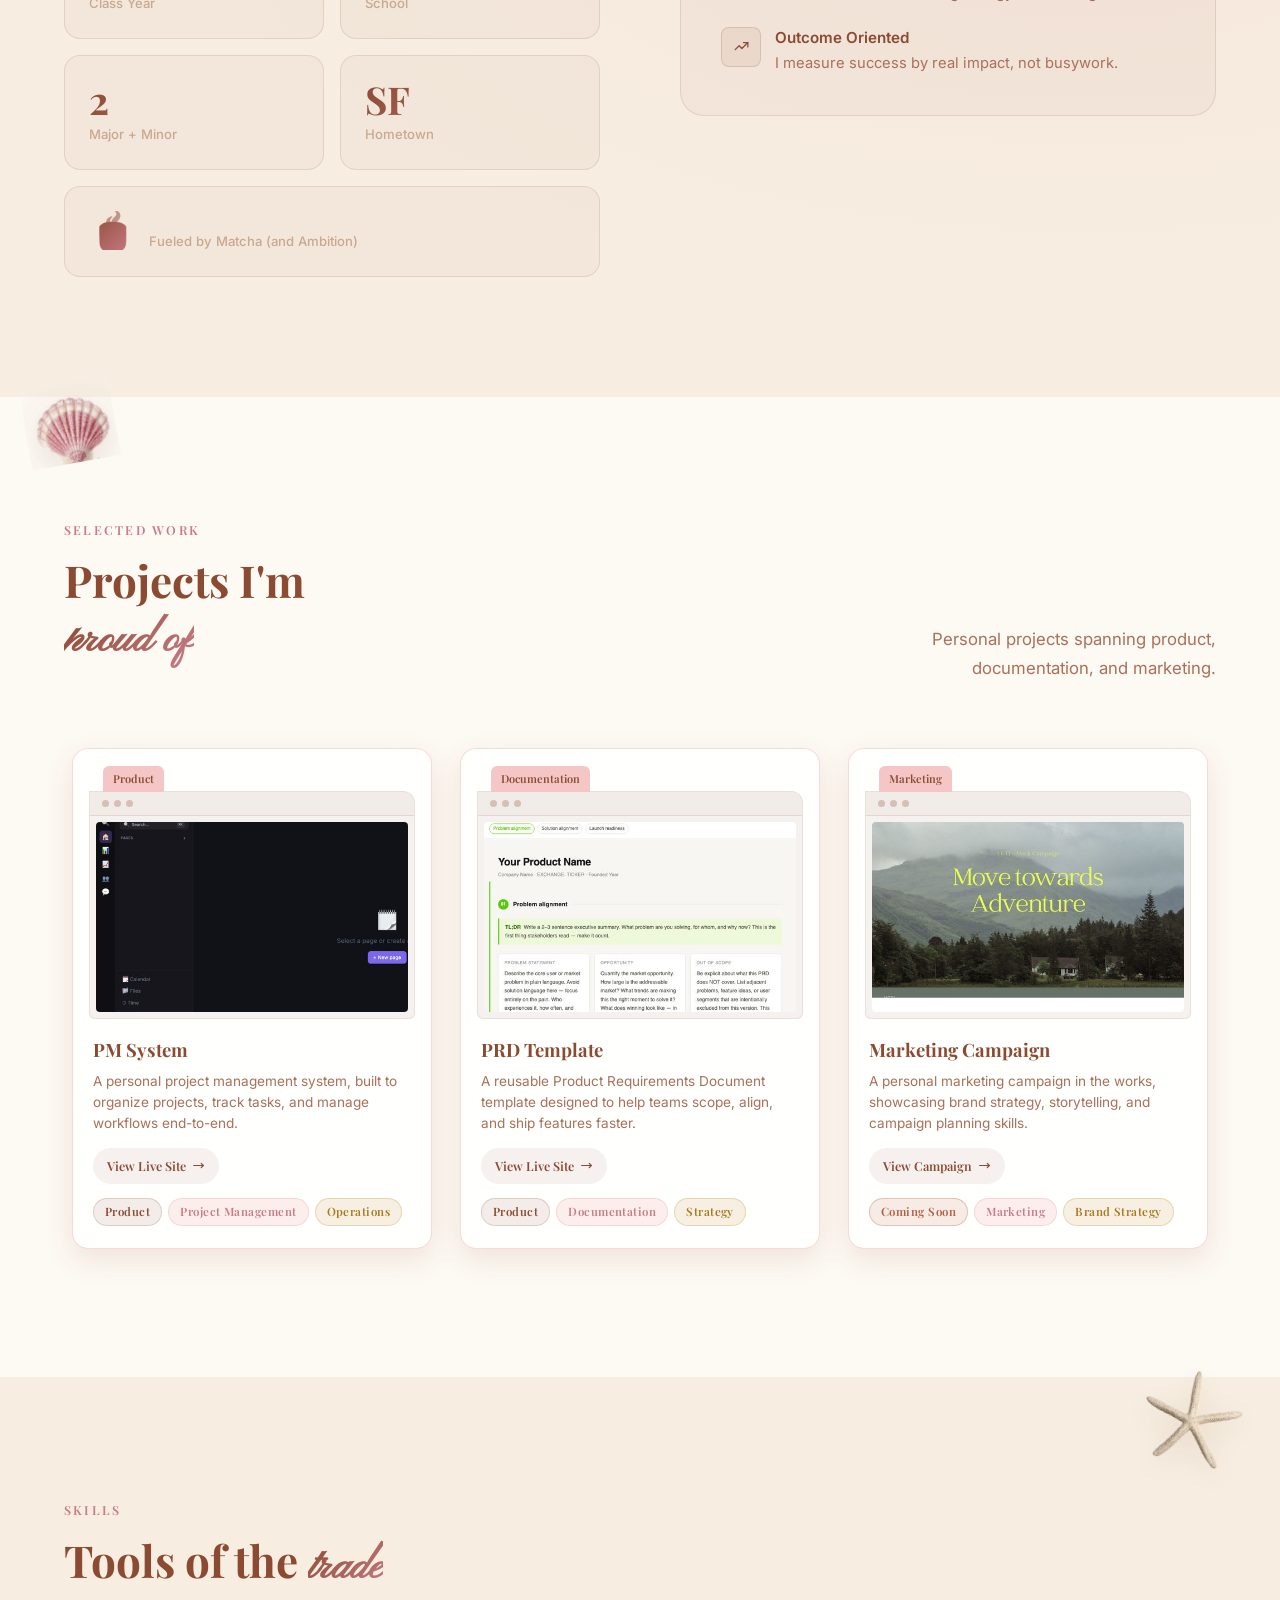
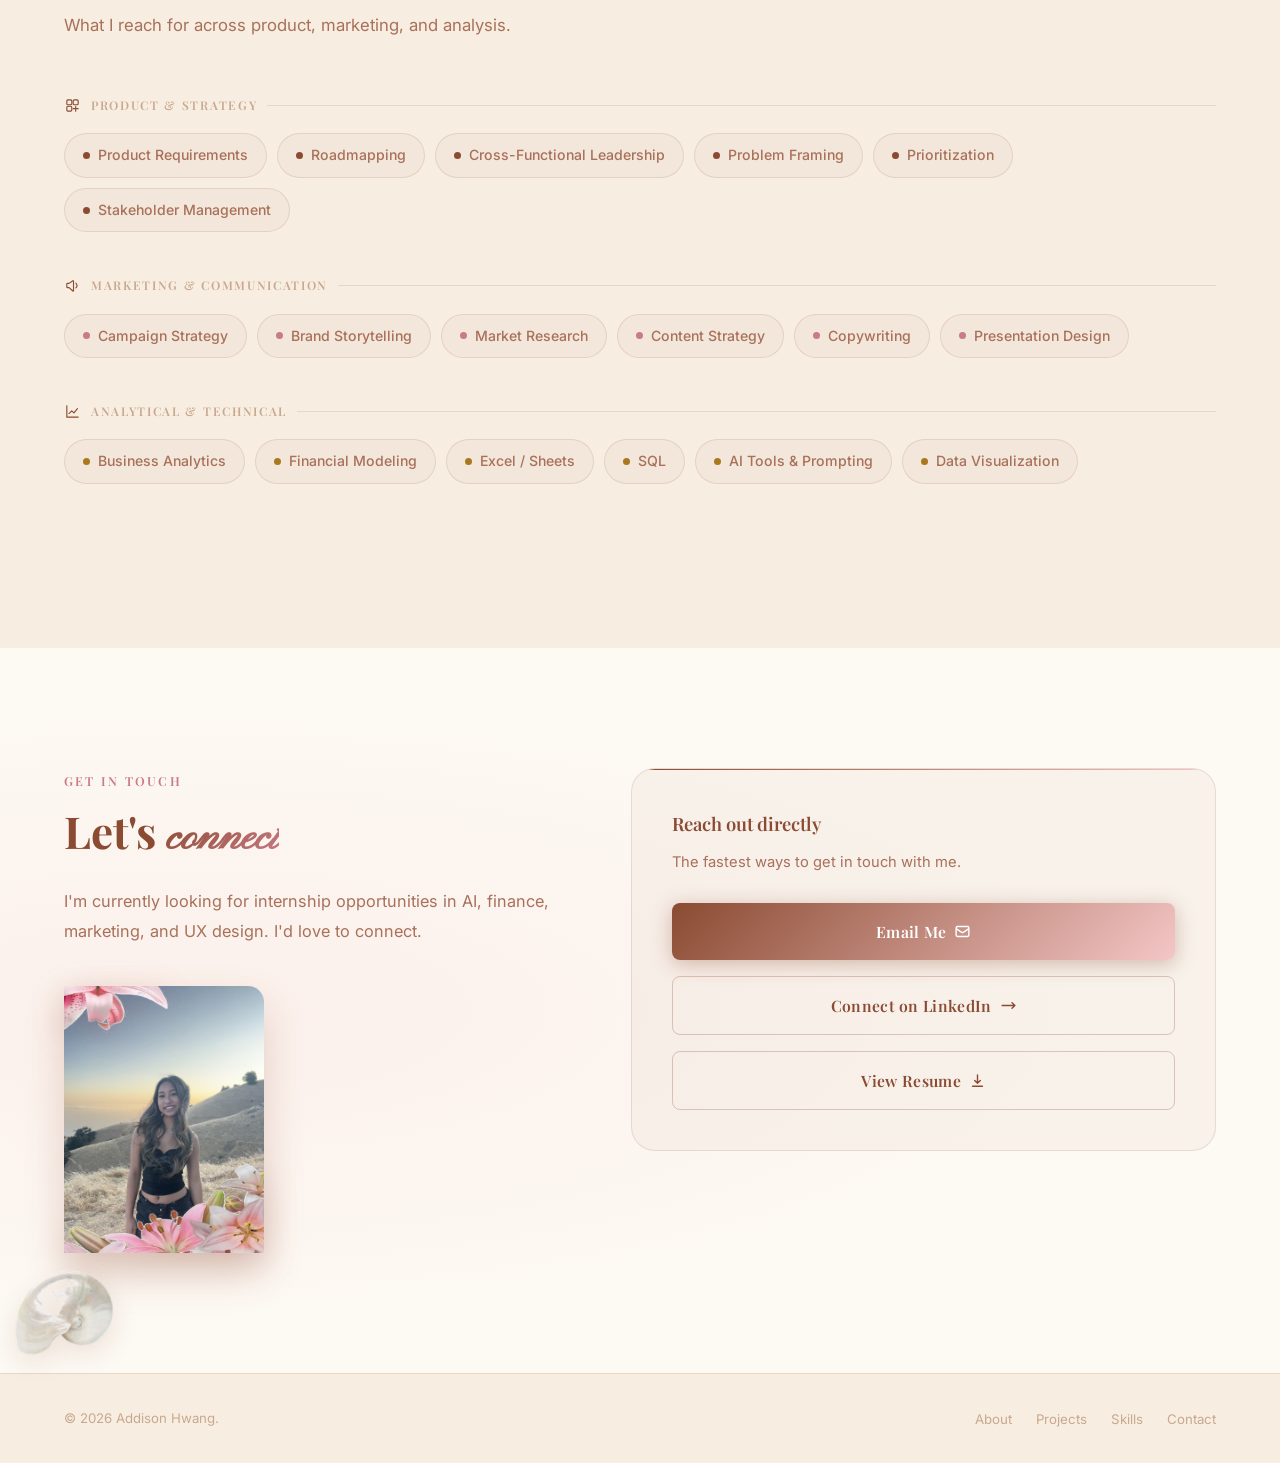
==== commit 2bef9f17: "Link resume PDF from the Contact section Rename the resume to a URL-safe filename and add a "View Re" ====
--- a/index.html
+++ b/index.html
@@ -338,7 +338,10 @@
                         Connect on LinkedIn
                         <svg width="17" height="17" fill="none" viewBox="0 0 24 24" stroke="currentColor" stroke-width="2"><path stroke-linecap="round" stroke-linejoin="round" d="M17 8l4 4m0 0l-4 4m4-4H3"/></svg>
                     </a>
-                    <!-- RESUME_LINK_PLACEHOLDER -->
+                    <a href="addison-hwang-resume.pdf" target="_blank" rel="noopener" class="btn btn-outline form-submit">
+                        View Resume
+                        <svg width="17" height="17" fill="none" viewBox="0 0 24 24" stroke="currentColor" stroke-width="2"><path stroke-linecap="round" stroke-linejoin="round" d="M12 4v12m0 0l-4-4m4 4l4-4M5 20h14"/></svg>
+                    </a>
                 </div>
             </div>
         </div>
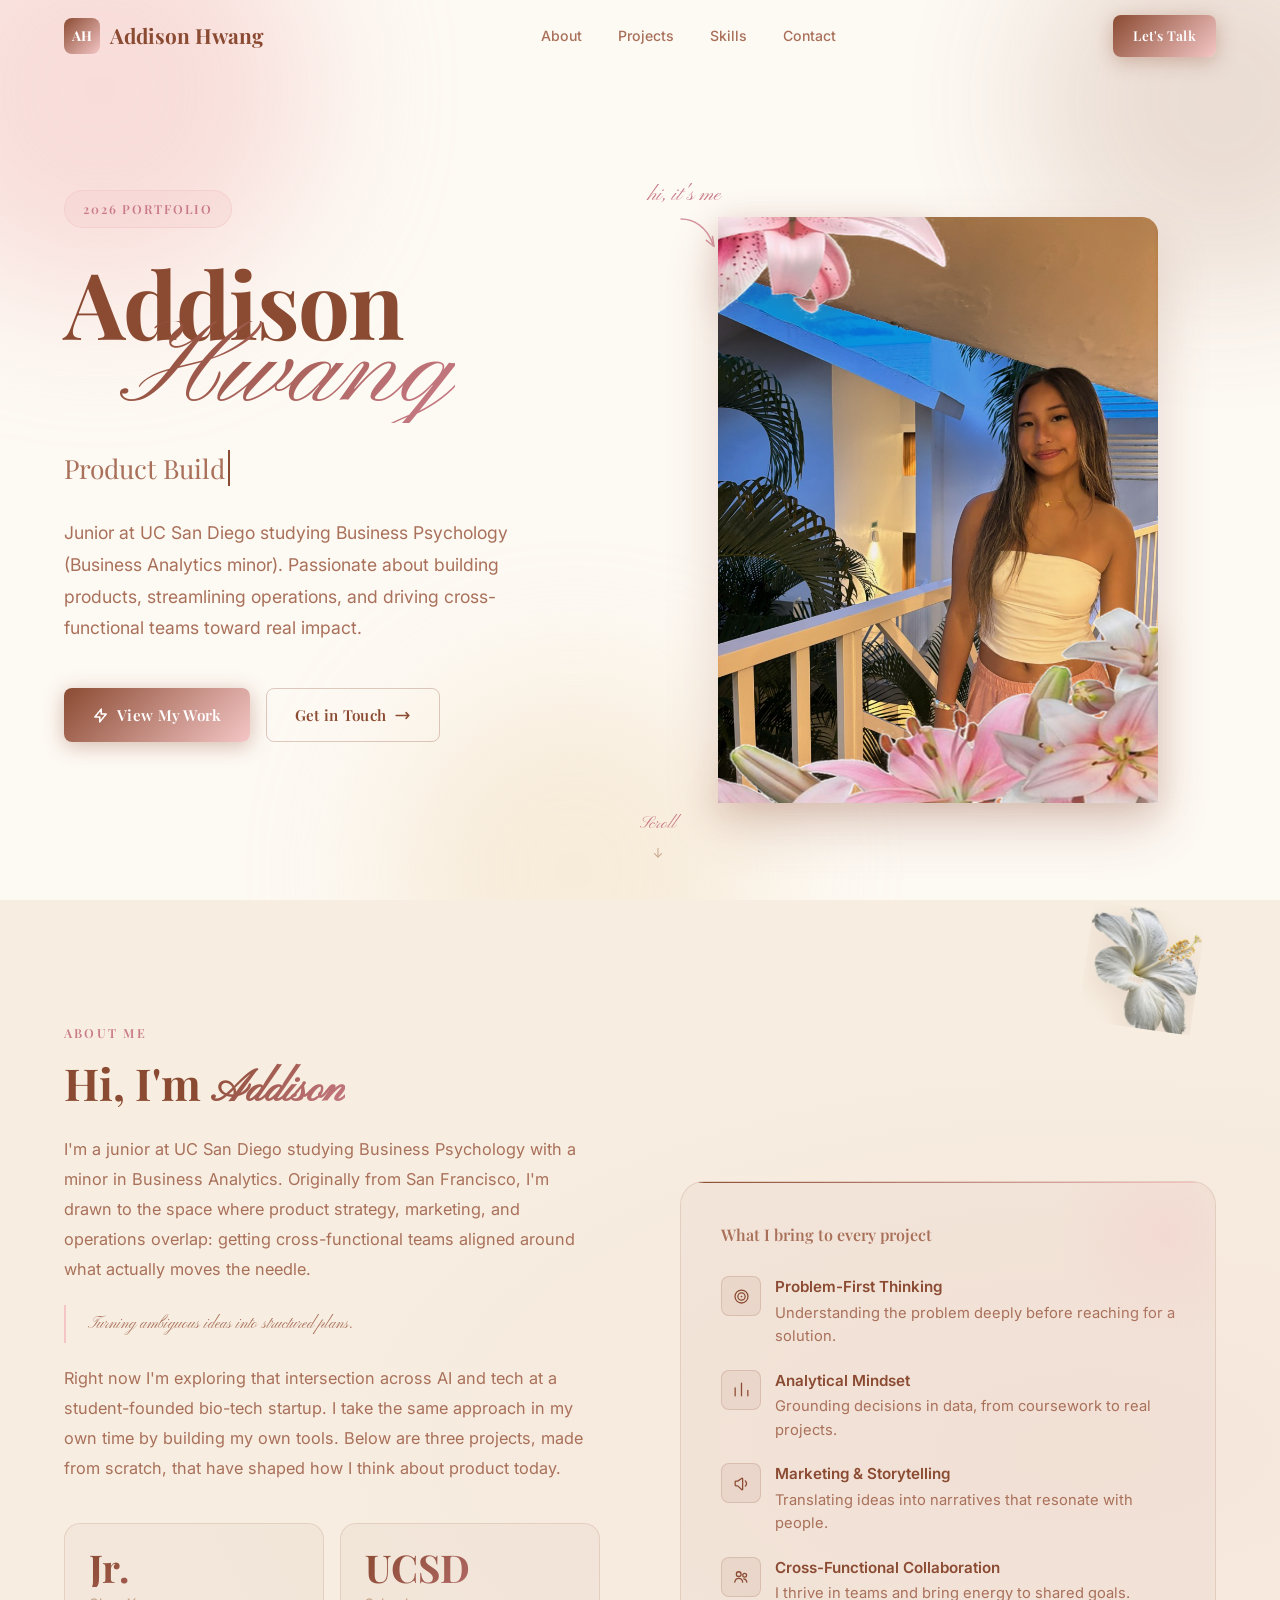
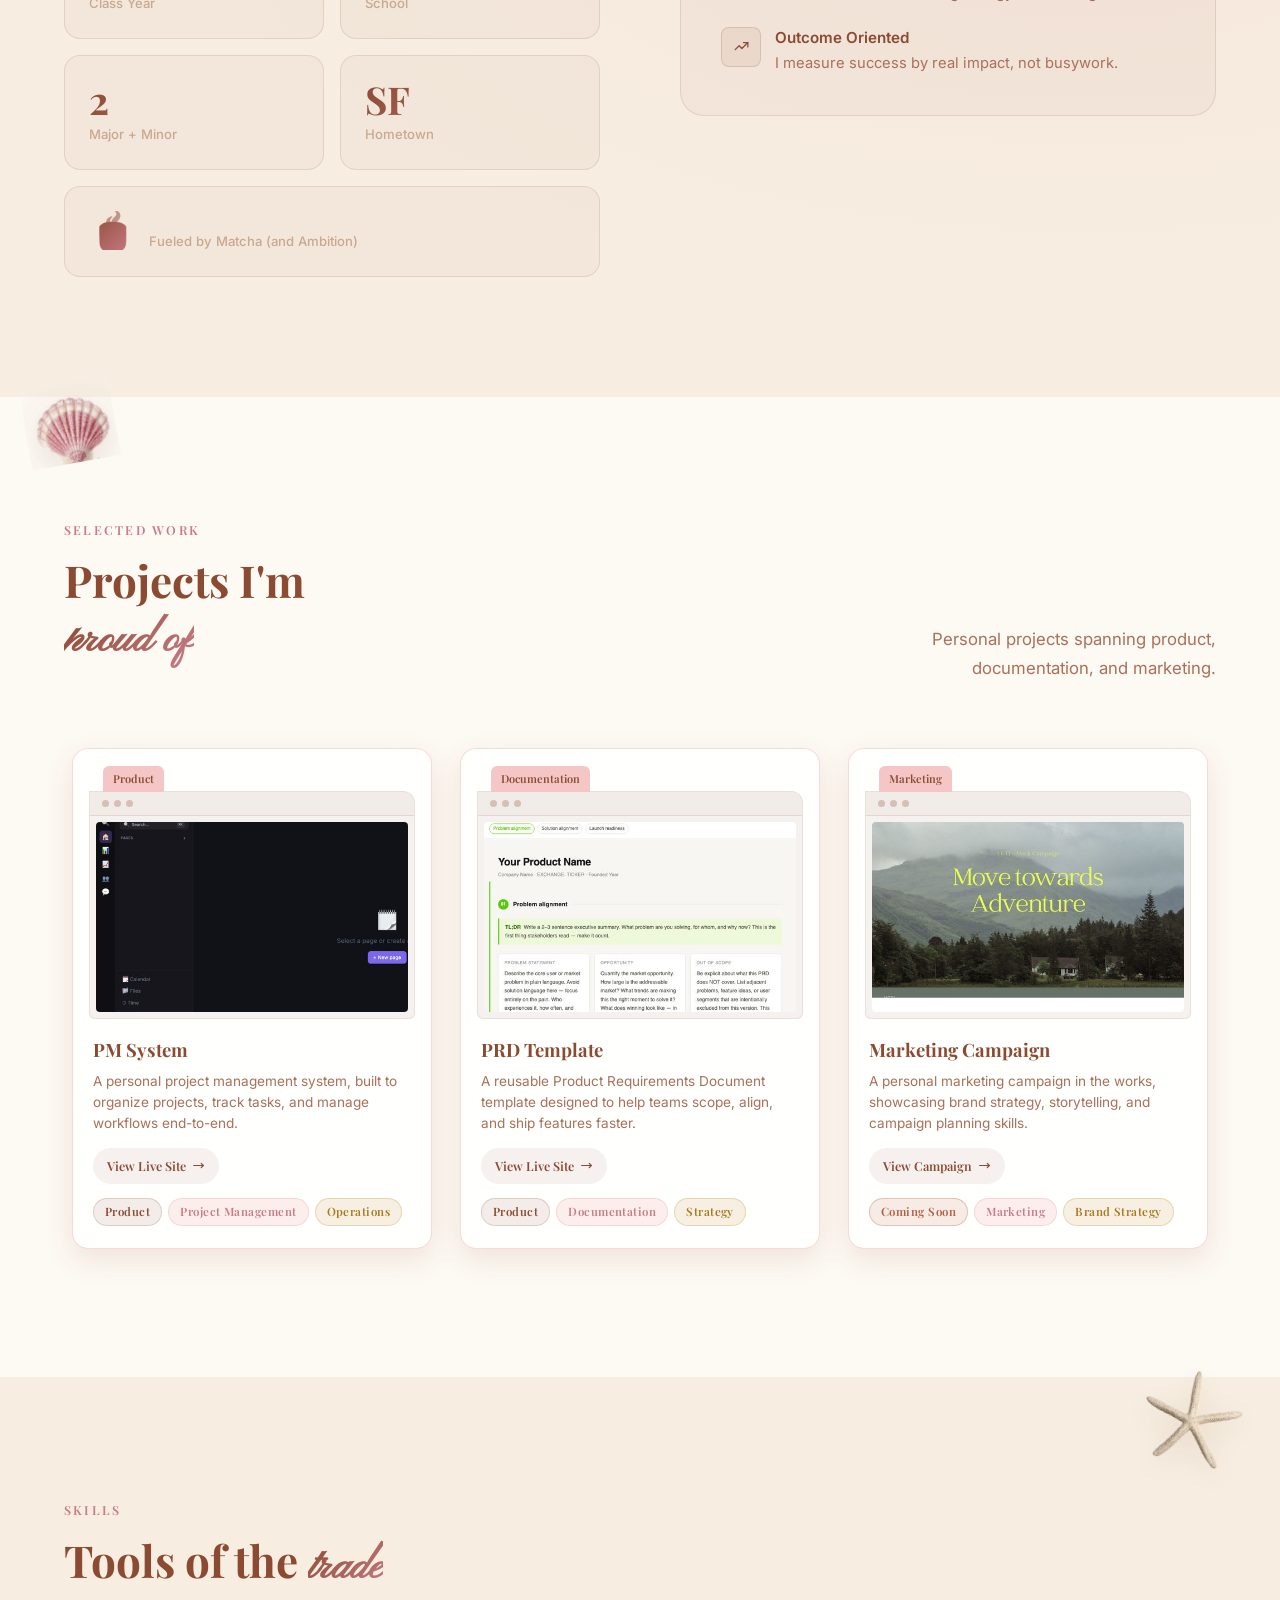
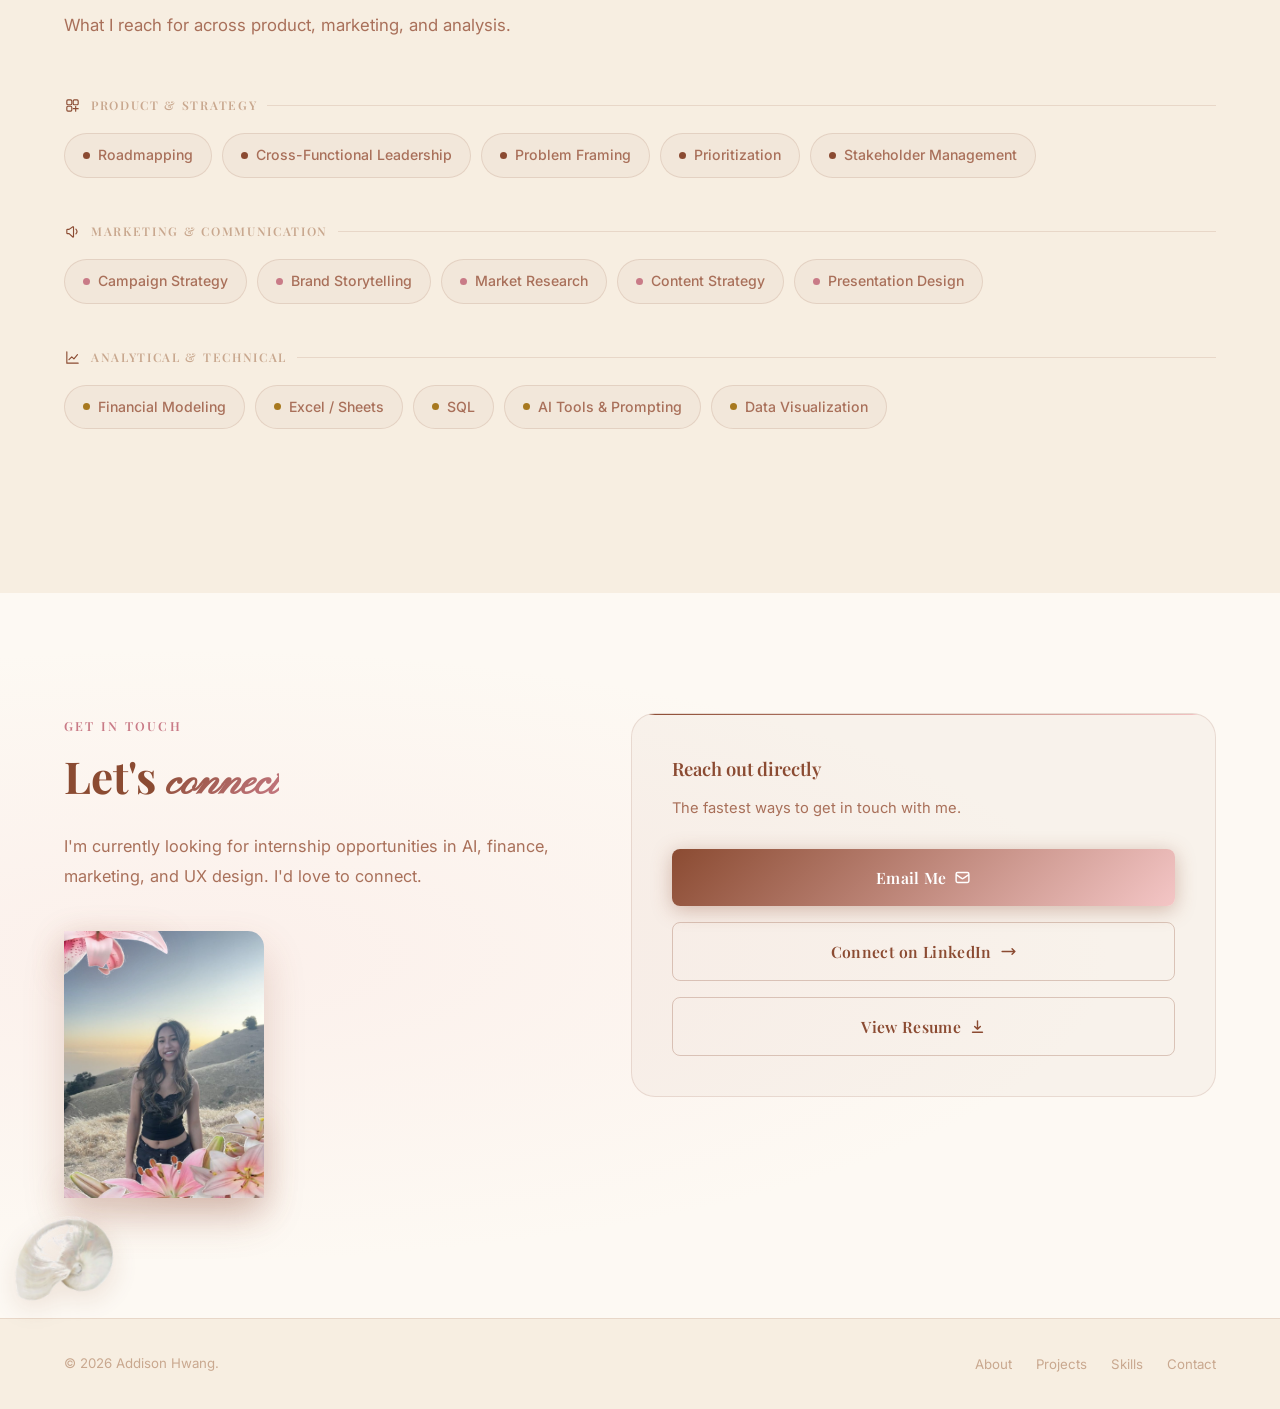
==== commit b1303219: "Trim skills pills to fit one line per category" ====
--- a/index.html
+++ b/index.html
@@ -279,7 +279,6 @@
                 <div class="skill-category reveal reveal-delay-1">
                     <div class="skill-category-title"><span class="skill-category-icon"><svg viewBox="0 0 24 24" fill="none" stroke="currentColor" stroke-width="1.6"><rect x="4" y="4" width="7" height="7" rx="1.5"/><rect x="13" y="4" width="7" height="7" rx="1.5"/><rect x="4" y="13" width="7" height="7" rx="1.5"/><path stroke-linecap="round" d="M16.5 13v7M13 16.5h7"/></svg></span>Product & Strategy</div>
                     <div class="skills-grid">
-                        <div class="skill-pill"><span class="skill-dot" style="background:#8B4B32"></span>Product Requirements</div>
                         <div class="skill-pill"><span class="skill-dot" style="background:#8B4B32"></span>Roadmapping</div>
                         <div class="skill-pill"><span class="skill-dot" style="background:#8B4B32"></span>Cross-Functional Leadership</div>
                         <div class="skill-pill"><span class="skill-dot" style="background:#8B4B32"></span>Problem Framing</div>
@@ -294,14 +293,12 @@
                         <div class="skill-pill"><span class="skill-dot" style="background:#C97B87"></span>Brand Storytelling</div>
                         <div class="skill-pill"><span class="skill-dot" style="background:#C97B87"></span>Market Research</div>
                         <div class="skill-pill"><span class="skill-dot" style="background:#C97B87"></span>Content Strategy</div>
-                        <div class="skill-pill"><span class="skill-dot" style="background:#C97B87"></span>Copywriting</div>
                         <div class="skill-pill"><span class="skill-dot" style="background:#C97B87"></span>Presentation Design</div>
                     </div>
                 </div>
                 <div class="skill-category reveal reveal-delay-3">
                     <div class="skill-category-title"><span class="skill-category-icon"><svg viewBox="0 0 24 24" fill="none" stroke="currentColor" stroke-width="1.6"><path stroke-linecap="round" stroke-linejoin="round" d="M4 4v16h16"/><path stroke-linecap="round" stroke-linejoin="round" d="M7 15l4-4 3 3 5-6"/></svg></span>Analytical & Technical</div>
                     <div class="skills-grid">
-                        <div class="skill-pill"><span class="skill-dot" style="background:#A8791F"></span>Business Analytics</div>
                         <div class="skill-pill"><span class="skill-dot" style="background:#A8791F"></span>Financial Modeling</div>
                         <div class="skill-pill"><span class="skill-dot" style="background:#A8791F"></span>Excel / Sheets</div>
                         <div class="skill-pill"><span class="skill-dot" style="background:#A8791F"></span>SQL</div>
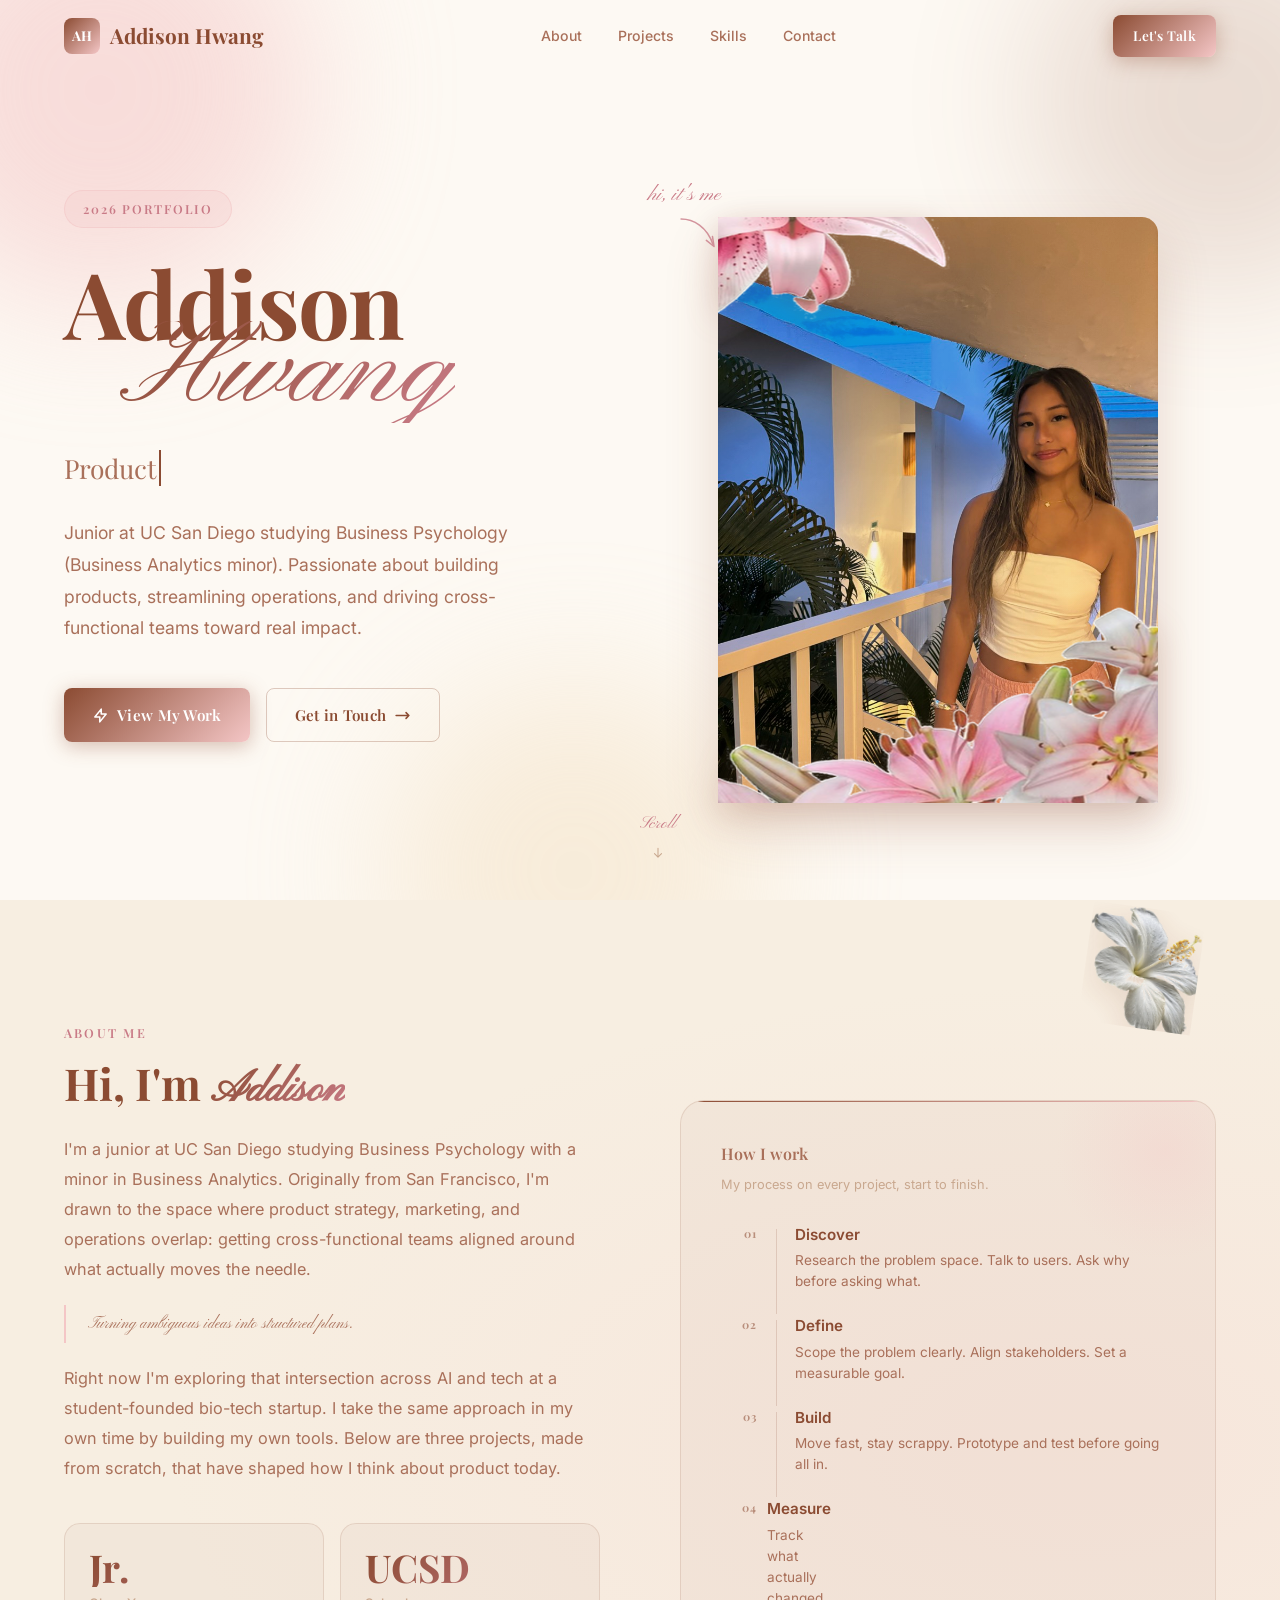
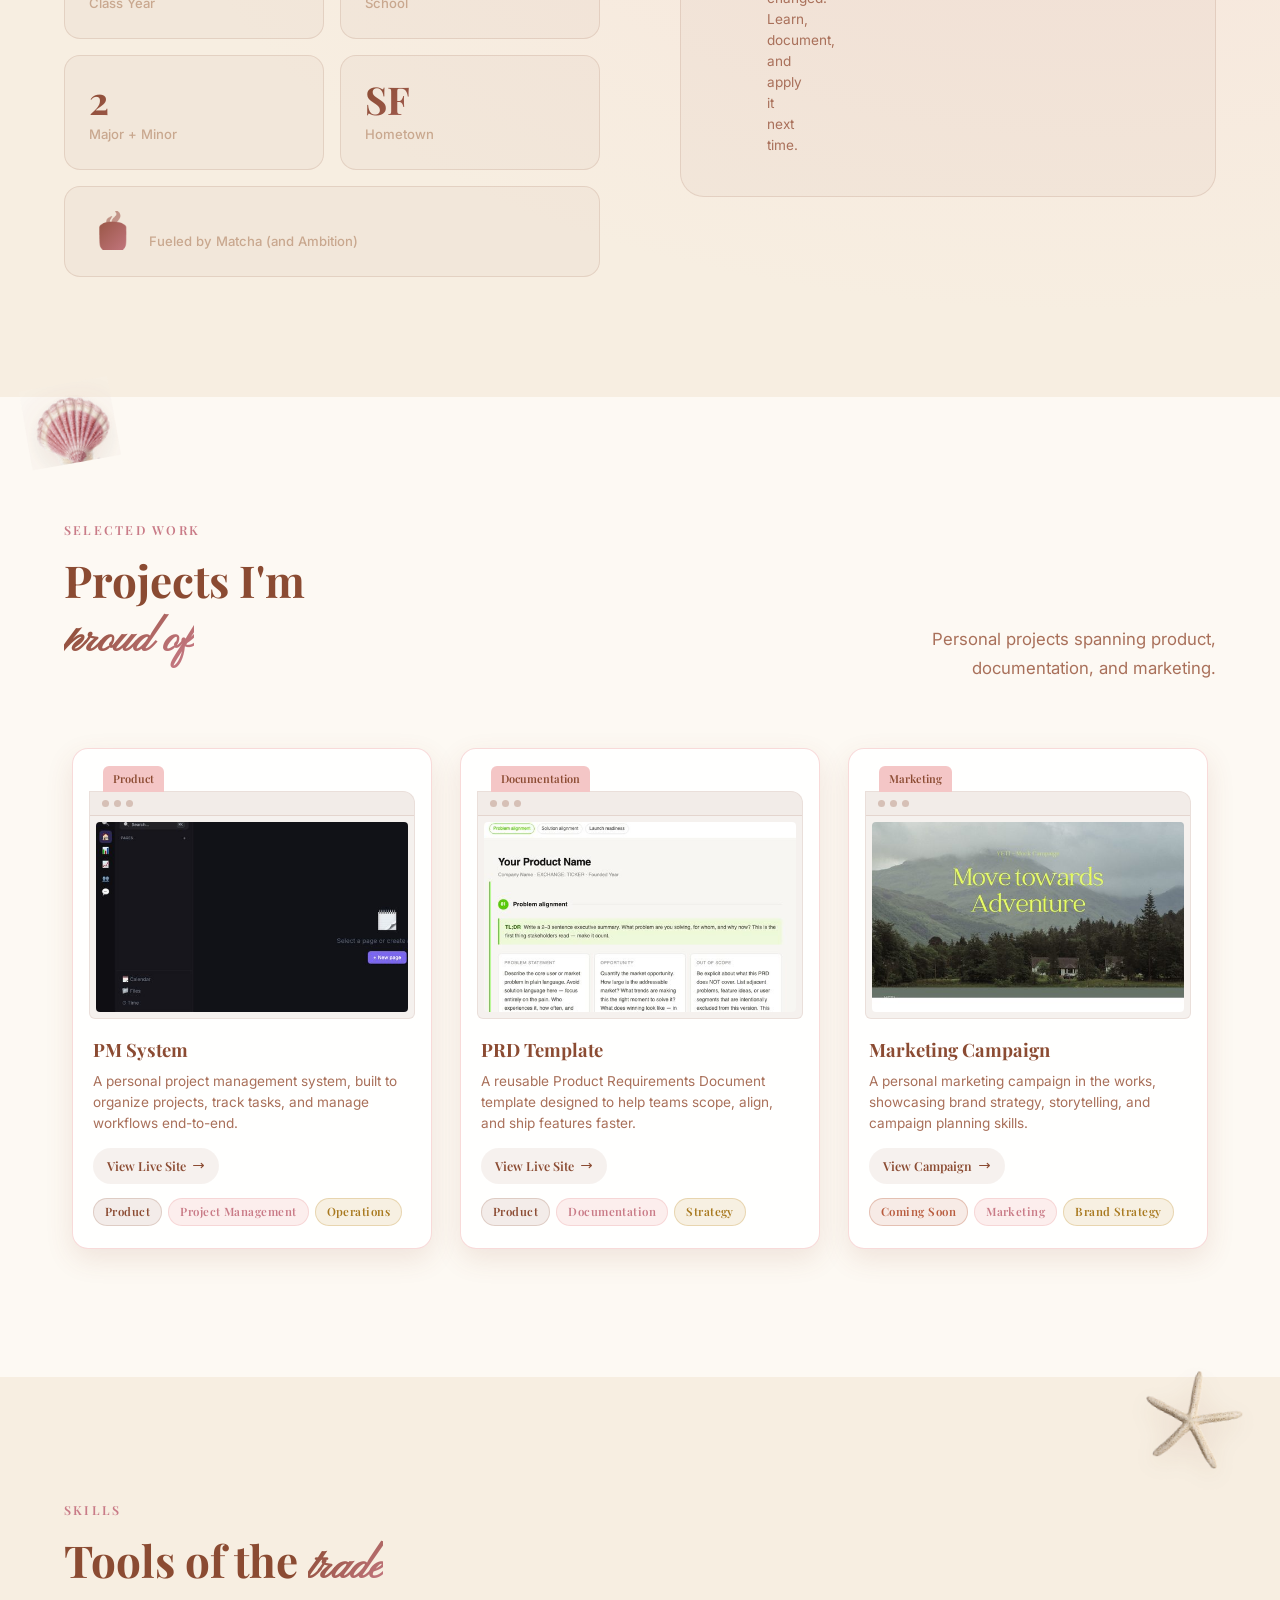
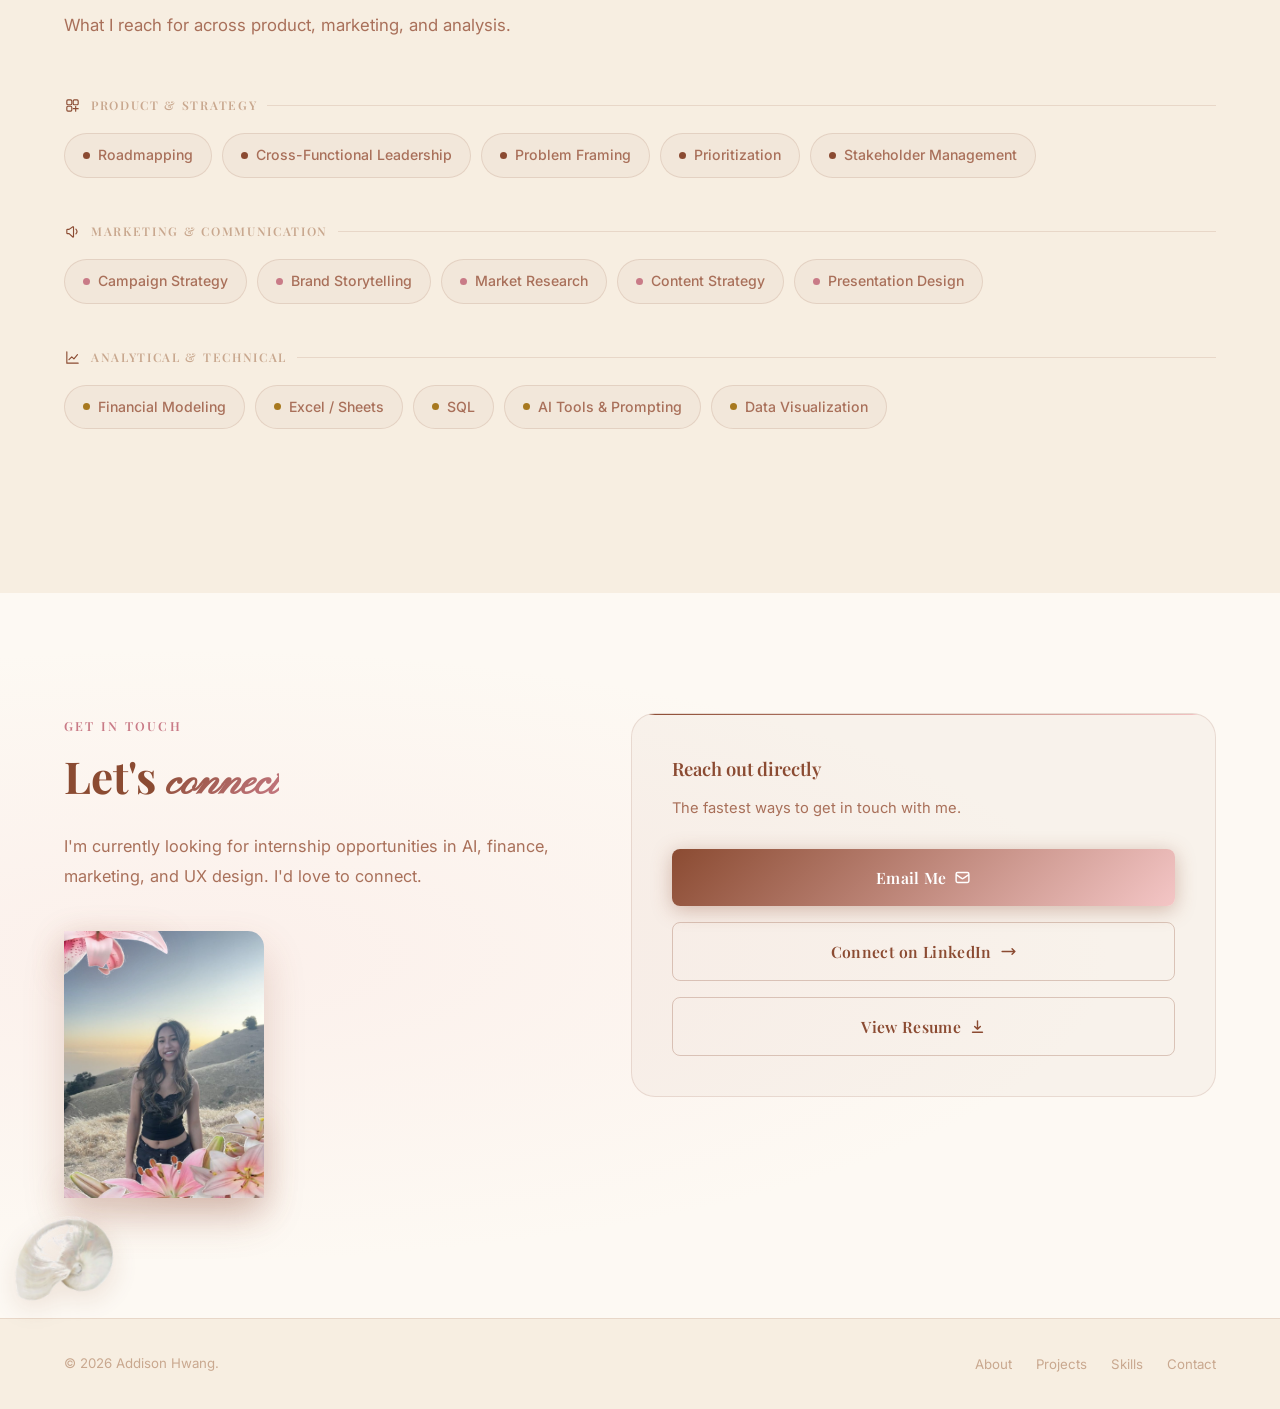
==== commit d02e6be1: "Replace trait list with 4-step process section in About card Swaps "What I bring to every project" (" ====
--- a/index.html
+++ b/index.html
@@ -126,44 +126,41 @@
                 <div class="about-visual reveal reveal-delay-2">
                     <div class="about-card">
                         <div class="about-card-glow"></div>
-                        <h3 style="font-family:var(--font-display);font-size:1rem;font-weight:600;color:var(--text-secondary);margin-bottom:28px;">What I bring to every project</h3>
-                        <ul class="trait-list">
-                            <li class="trait-item">
-                                <div class="trait-icon"><svg viewBox="0 0 24 24" fill="none" stroke="currentColor" stroke-width="1.6"><circle cx="12" cy="12" r="8.2"/><circle cx="12" cy="12" r="4.6"/><circle cx="12" cy="12" r="1.1" fill="currentColor" stroke="none"/></svg></div>
-                                <div>
-                                    <span class="trait-title">Problem-First Thinking</span>
-                                    Understanding the problem deeply before reaching for a solution.
+                        <h3 style="font-family:var(--font-display);font-size:1rem;font-weight:600;color:var(--text-secondary);margin-bottom:8px;">How I work</h3>
+                        <p style="font-size:0.8rem;color:var(--text-muted);margin-bottom:28px;">My process on every project, start to finish.</p>
+                        <ol class="process-list">
+                            <li class="process-step">
+                                <div class="process-number">01</div>
+                                <div class="process-connector"></div>
+                                <div class="process-body">
+                                    <span class="process-title">Discover</span>
+                                    <span class="process-desc">Research the problem space. Talk to users. Ask why before asking what.</span>
                                 </div>
                             </li>
-                            <li class="trait-item">
-                                <div class="trait-icon"><svg viewBox="0 0 24 24" fill="none" stroke="currentColor" stroke-width="1.6"><path stroke-linecap="round" stroke-linejoin="round" d="M4 20V10M12 20V4M20 20v-7"/></svg></div>
-                                <div>
-                                    <span class="trait-title">Analytical Mindset</span>
-                                    Grounding decisions in data, from coursework to real projects.
+                            <li class="process-step">
+                                <div class="process-number">02</div>
+                                <div class="process-connector"></div>
+                                <div class="process-body">
+                                    <span class="process-title">Define</span>
+                                    <span class="process-desc">Scope the problem clearly. Align stakeholders. Set a measurable goal.</span>
                                 </div>
                             </li>
-                            <li class="trait-item">
-                                <div class="trait-icon"><svg viewBox="0 0 24 24" fill="none" stroke="currentColor" stroke-width="1.6"><path stroke-linecap="round" stroke-linejoin="round" d="M4 14V10a1 1 0 011-1h2.2l5.3-3.6a.6.6 0 01.94.49v13.42a.6.6 0 01-.94.49L7.2 15H5a1 1 0 01-1-1z"/><path stroke-linecap="round" stroke-linejoin="round" d="M16.8 8.6a5 5 0 010 6.8"/></svg></div>
-                                <div>
-                                    <span class="trait-title">Marketing & Storytelling</span>
-                                    Translating ideas into narratives that resonate with people.
+                            <li class="process-step">
+                                <div class="process-number">03</div>
+                                <div class="process-connector"></div>
+                                <div class="process-body">
+                                    <span class="process-title">Build</span>
+                                    <span class="process-desc">Move fast, stay scrappy. Prototype and test before going all in.</span>
                                 </div>
                             </li>
-                            <li class="trait-item">
-                                <div class="trait-icon"><svg viewBox="0 0 24 24" fill="none" stroke="currentColor" stroke-width="1.6"><circle cx="8.5" cy="9" r="3"/><circle cx="16" cy="10.5" r="2.4"/><path stroke-linecap="round" d="M3.5 19c.6-3 2.4-4.6 5-4.6s4.4 1.6 5 4.6M14.8 14.9c2.1.1 3.5 1.5 4 4.1"/></svg></div>
-                                <div>
-                                    <span class="trait-title">Cross-Functional Collaboration</span>
-                                    I thrive in teams and bring energy to shared goals.
+                            <li class="process-step process-step--last">
+                                <div class="process-number">04</div>
+                                <div class="process-body">
+                                    <span class="process-title">Measure</span>
+                                    <span class="process-desc">Track what actually changed. Learn, document, and apply it next time.</span>
                                 </div>
                             </li>
-                            <li class="trait-item">
-                                <div class="trait-icon"><svg viewBox="0 0 24 24" fill="none" stroke="currentColor" stroke-width="1.6"><path stroke-linecap="round" stroke-linejoin="round" d="M4 16l5-5 3.5 3.5L20 7"/><path stroke-linecap="round" stroke-linejoin="round" d="M14.5 7H20v5.5"/></svg></div>
-                                <div>
-                                    <span class="trait-title">Outcome Oriented</span>
-                                    I measure success by real impact, not busywork.
-                                </div>
-                            </li>
-                        </ul>
+                        </ol>
                     </div>
                 </div>
             </div>
--- a/styles.css
+++ b/styles.css
@@ -341,17 +341,49 @@
     background: radial-gradient(circle, rgba(244,198,198,0.3), transparent 70%); pointer-events: none;
 }
 
-.trait-list { list-style: none; display: flex; flex-direction: column; gap: 20px; }
-.trait-item { display: flex; align-items: flex-start; gap: 14px; color: var(--text-secondary); font-size: 0.92rem; transition: transform 0.2s ease; }
-.trait-item:hover { transform: translateX(3px); }
-.trait-icon {
-    width: 40px; height: 40px; background: rgba(139,75,50,0.08);
-    border: 1px solid rgba(139,75,50,0.18); border-radius: var(--radius-sm);
-    display: flex; align-items: center; justify-content: center;
-    color: var(--color-terracotta); flex-shrink: 0; margin-top: 1px;
-}
-.trait-icon svg { width: 19px; height: 19px; }
-.trait-title { color: var(--text-primary); display: block; font-weight: 600; margin-bottom: 2px; font-size: 0.95rem; }
+/* ── PROCESS LIST ── */
+.process-list { list-style: none; display: flex; flex-direction: column; gap: 0; }
+.process-step {
+    display: grid;
+    grid-template-columns: 36px 18px 1fr;
+    align-items: flex-start;
+    gap: 0 10px;
+    position: relative;
+}
+.process-number {
+    font-family: var(--font-display);
+    font-size: 0.7rem;
+    font-weight: 700;
+    color: var(--color-terracotta);
+    opacity: 0.55;
+    letter-spacing: 0.08em;
+    padding-top: 2px;
+    text-align: right;
+}
+.process-connector {
+    width: 1px;
+    background: rgba(139,75,50,0.18);
+    align-self: stretch;
+    margin: 6px auto 0;
+    min-height: 32px;
+}
+.process-body {
+    display: flex;
+    flex-direction: column;
+    gap: 3px;
+    padding-bottom: 22px;
+}
+.process-step--last .process-body { padding-bottom: 0; }
+.process-title {
+    font-weight: 600;
+    font-size: 0.95rem;
+    color: var(--text-primary);
+}
+.process-desc {
+    font-size: 0.85rem;
+    color: var(--text-secondary);
+    line-height: 1.55;
+}
 
 /* ── PROJECTS ── */
 #projects { padding: var(--section-padding) 0; position: relative; }
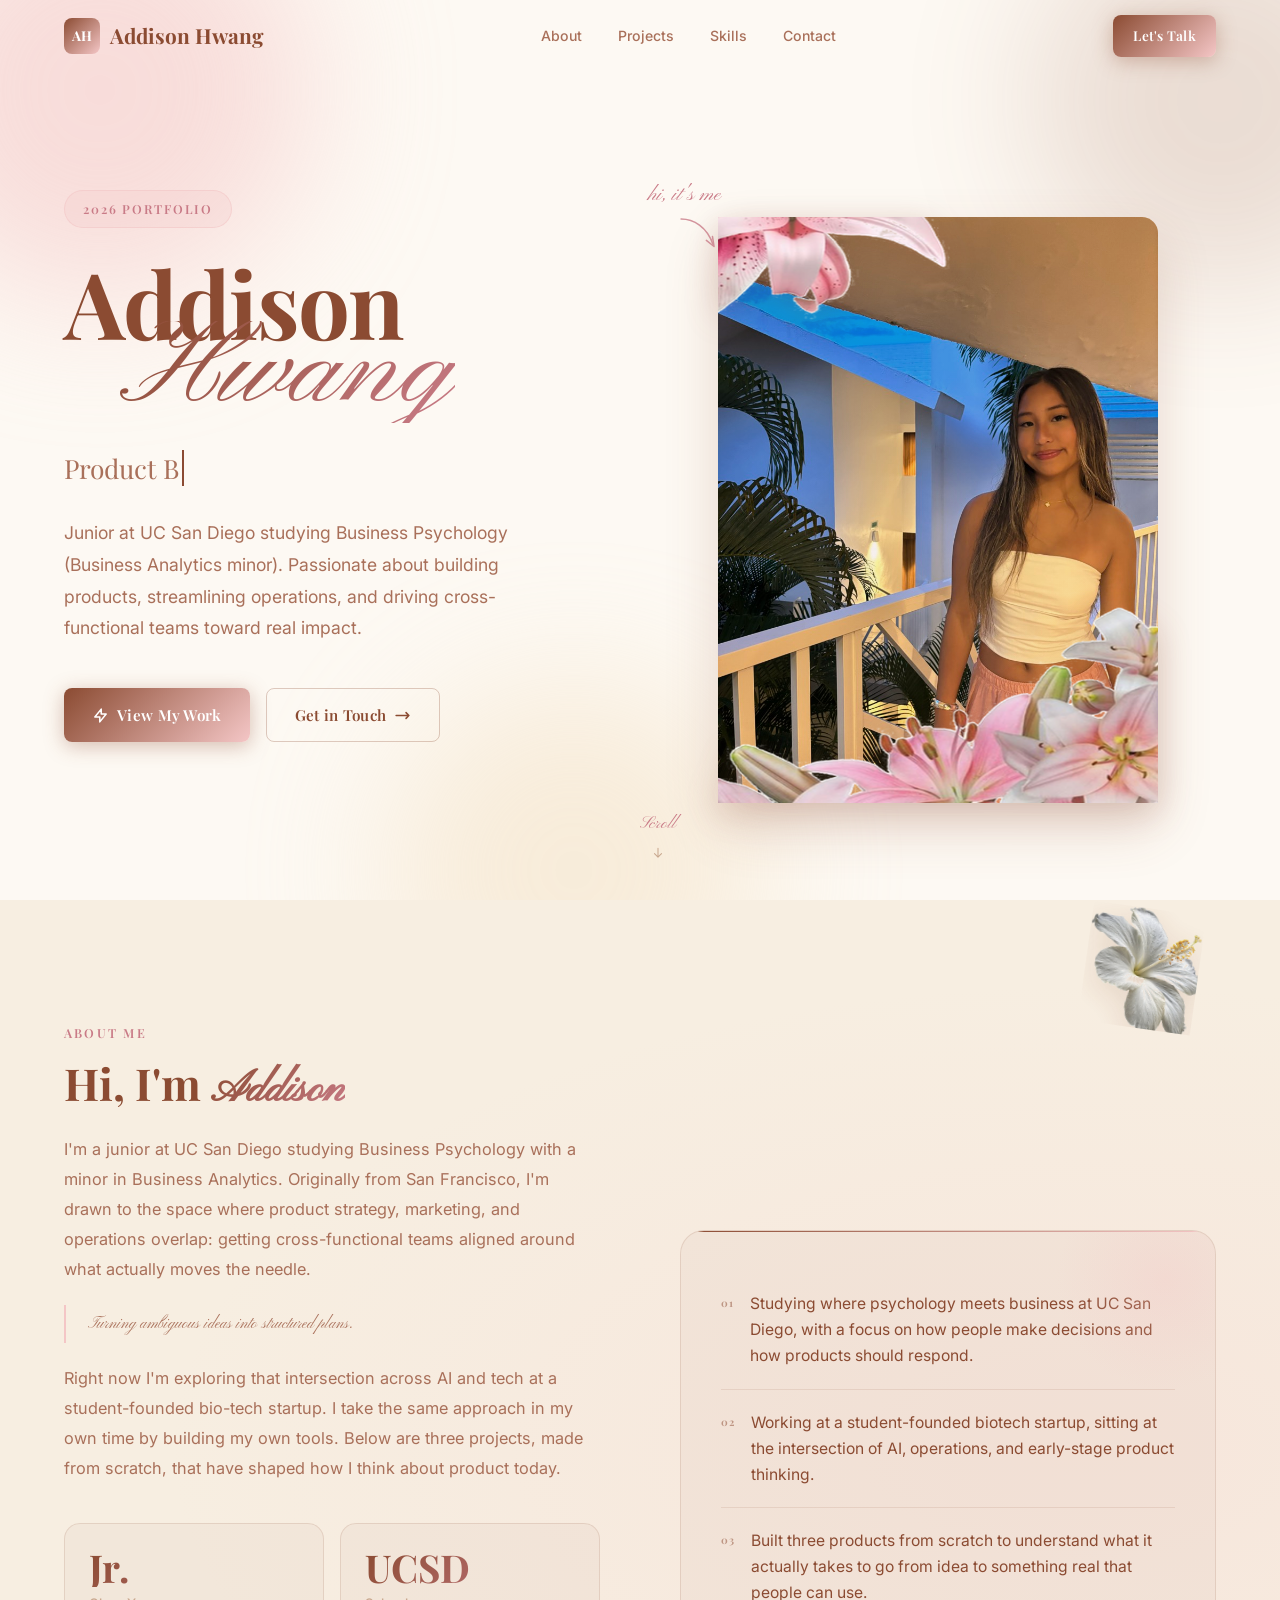
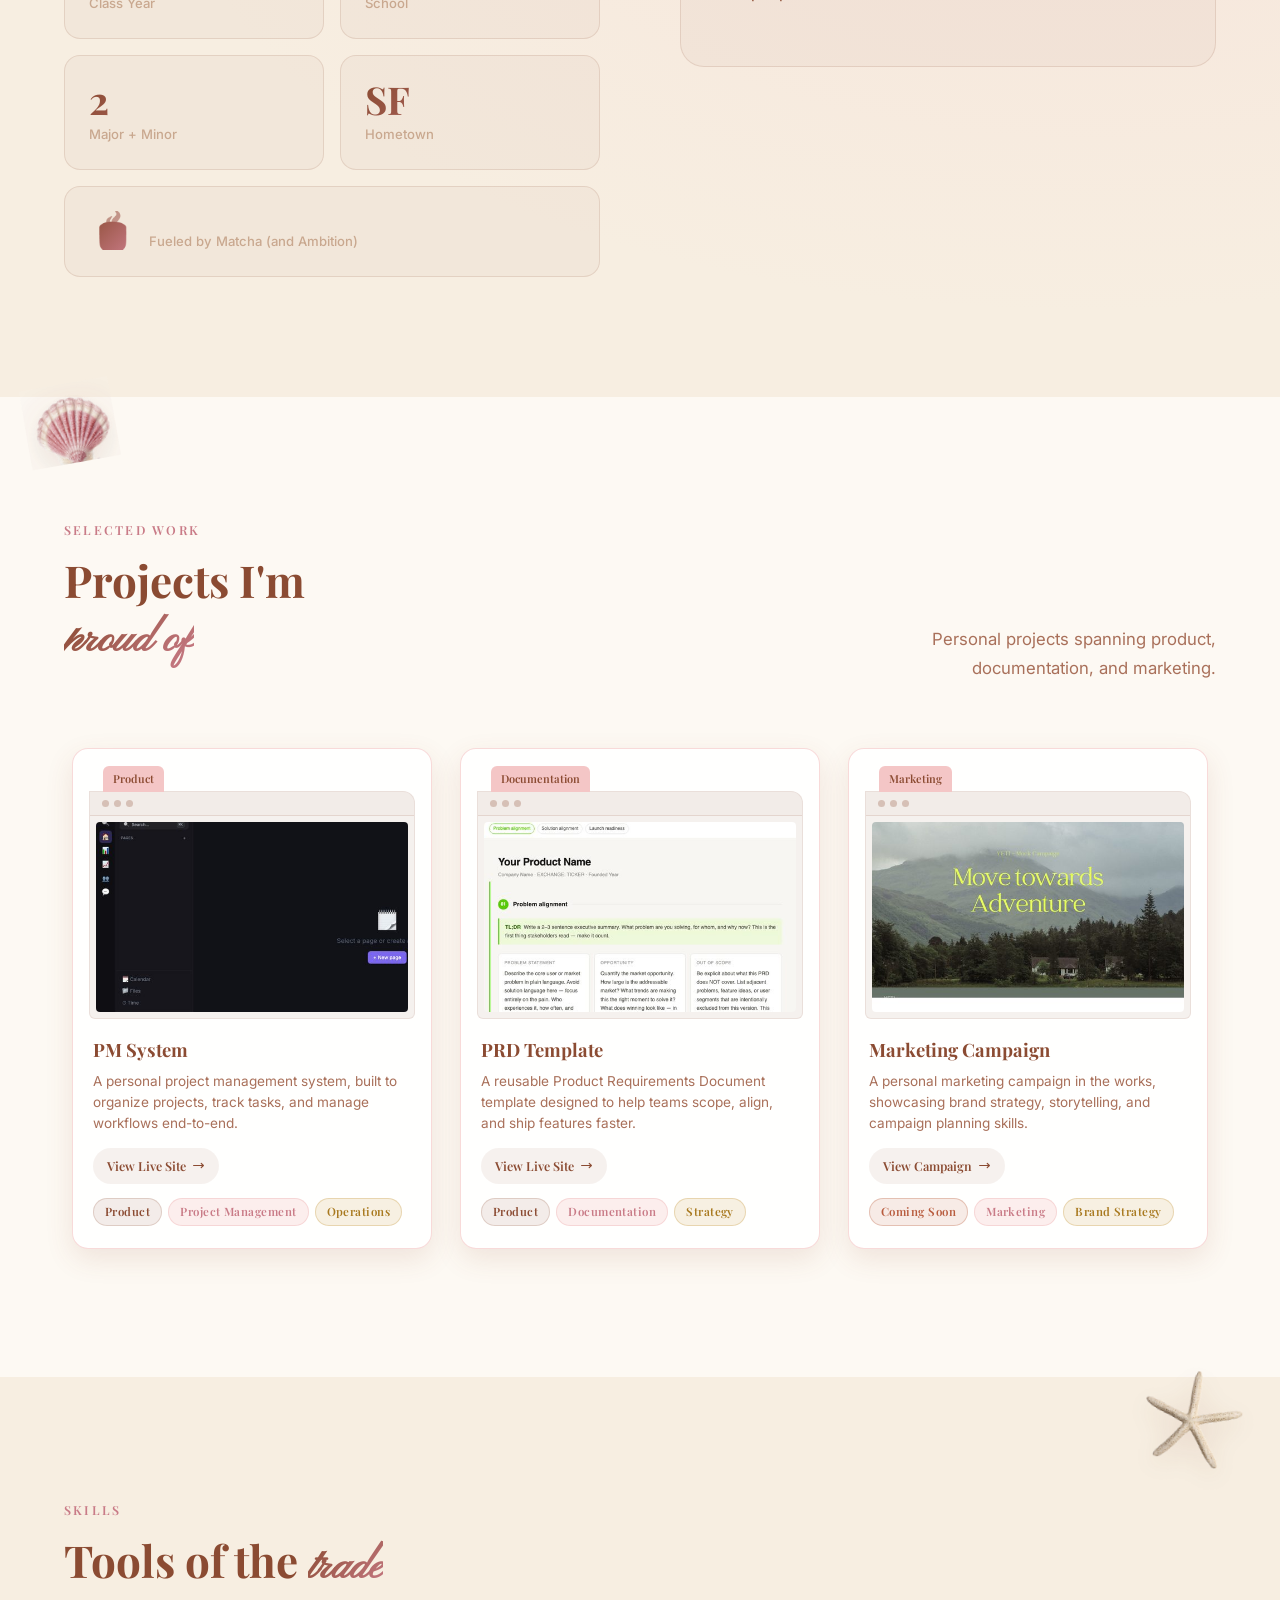
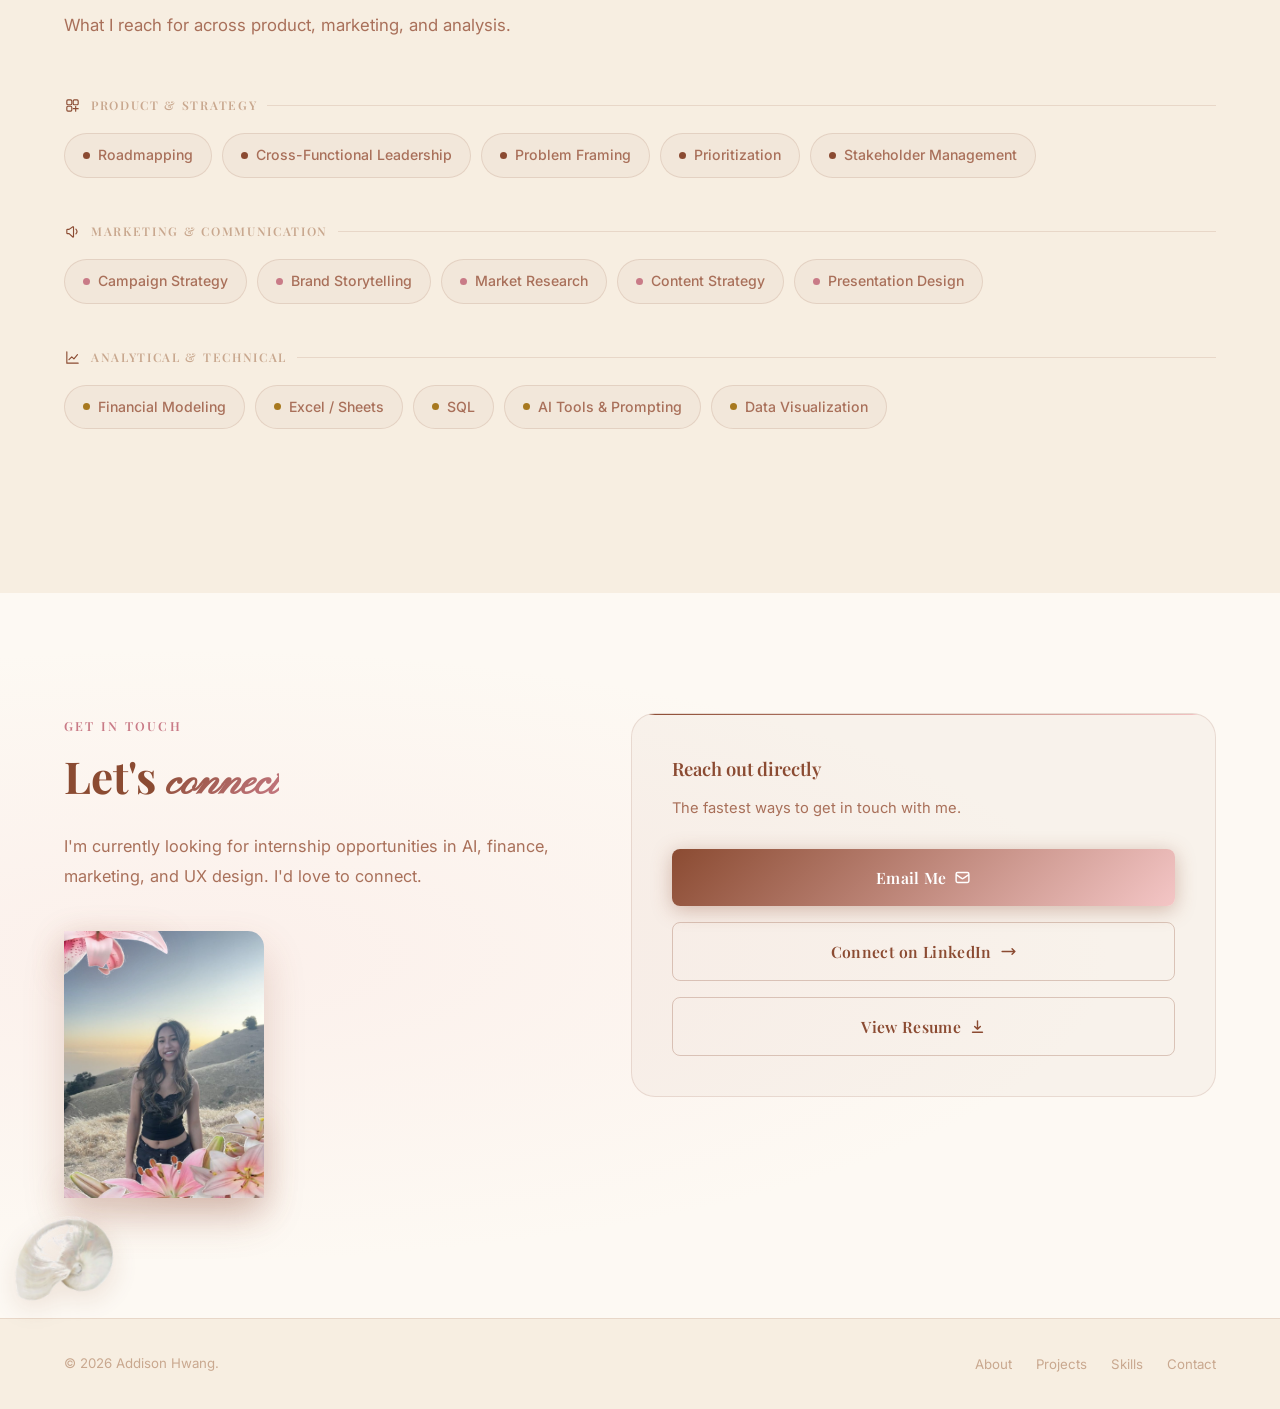
==== commit 6e71cbda: "Replace about card with editorial bio callouts Three numbered statements replace the trait list: UCS" ====
--- a/index.html
+++ b/index.html
@@ -126,41 +126,22 @@
                 <div class="about-visual reveal reveal-delay-2">
                     <div class="about-card">
                         <div class="about-card-glow"></div>
-                        <h3 style="font-family:var(--font-display);font-size:1rem;font-weight:600;color:var(--text-secondary);margin-bottom:8px;">How I work</h3>
-                        <p style="font-size:0.8rem;color:var(--text-muted);margin-bottom:28px;">My process on every project, start to finish.</p>
-                        <ol class="process-list">
-                            <li class="process-step">
-                                <div class="process-number">01</div>
-                                <div class="process-connector"></div>
-                                <div class="process-body">
-                                    <span class="process-title">Discover</span>
-                                    <span class="process-desc">Research the problem space. Talk to users. Ask why before asking what.</span>
-                                </div>
-                            </li>
-                            <li class="process-step">
-                                <div class="process-number">02</div>
-                                <div class="process-connector"></div>
-                                <div class="process-body">
-                                    <span class="process-title">Define</span>
-                                    <span class="process-desc">Scope the problem clearly. Align stakeholders. Set a measurable goal.</span>
-                                </div>
-                            </li>
-                            <li class="process-step">
-                                <div class="process-number">03</div>
-                                <div class="process-connector"></div>
-                                <div class="process-body">
-                                    <span class="process-title">Build</span>
-                                    <span class="process-desc">Move fast, stay scrappy. Prototype and test before going all in.</span>
-                                </div>
-                            </li>
-                            <li class="process-step process-step--last">
-                                <div class="process-number">04</div>
-                                <div class="process-body">
-                                    <span class="process-title">Measure</span>
-                                    <span class="process-desc">Track what actually changed. Learn, document, and apply it next time.</span>
-                                </div>
-                            </li>
-                        </ol>
+                        <div class="bio-callouts">
+                            <div class="bio-callout">
+                                <span class="bio-callout-num">01</span>
+                                <p class="bio-callout-text">Studying where psychology meets business at UC San Diego, with a focus on how people make decisions and how products should respond.</p>
+                            </div>
+                            <div class="bio-callout-rule"></div>
+                            <div class="bio-callout">
+                                <span class="bio-callout-num">02</span>
+                                <p class="bio-callout-text">Working at a student-founded biotech startup, sitting at the intersection of AI, operations, and early-stage product thinking.</p>
+                            </div>
+                            <div class="bio-callout-rule"></div>
+                            <div class="bio-callout">
+                                <span class="bio-callout-num">03</span>
+                                <p class="bio-callout-text">Built three products from scratch to understand what it actually takes to go from idea to something real that people can use.</p>
+                            </div>
+                        </div>
                     </div>
                 </div>
             </div>
--- a/styles.css
+++ b/styles.css
@@ -341,48 +341,30 @@
     background: radial-gradient(circle, rgba(244,198,198,0.3), transparent 70%); pointer-events: none;
 }
 
-/* ── PROCESS LIST ── */
-.process-list { list-style: none; display: flex; flex-direction: column; gap: 0; }
-.process-step {
-    display: grid;
-    grid-template-columns: 36px 18px 1fr;
-    align-items: flex-start;
-    gap: 0 10px;
-    position: relative;
-}
-.process-number {
+/* ── BIO CALLOUTS ── */
+.bio-callouts { display: flex; flex-direction: column; gap: 0; }
+.bio-callout { display: flex; align-items: flex-start; gap: 16px; padding: 20px 0; }
+.bio-callout-num {
     font-family: var(--font-display);
-    font-size: 0.7rem;
+    font-size: 0.65rem;
     font-weight: 700;
+    letter-spacing: 0.1em;
     color: var(--color-terracotta);
-    opacity: 0.55;
-    letter-spacing: 0.08em;
-    padding-top: 2px;
-    text-align: right;
-}
-.process-connector {
-    width: 1px;
-    background: rgba(139,75,50,0.18);
-    align-self: stretch;
-    margin: 6px auto 0;
-    min-height: 32px;
-}
-.process-body {
-    display: flex;
-    flex-direction: column;
-    gap: 3px;
-    padding-bottom: 22px;
-}
-.process-step--last .process-body { padding-bottom: 0; }
-.process-title {
-    font-weight: 600;
-    font-size: 0.95rem;
+    opacity: 0.5;
+    padding-top: 4px;
+    flex-shrink: 0;
+}
+.bio-callout-text {
+    font-size: 0.98rem;
+    line-height: 1.65;
     color: var(--text-primary);
-}
-.process-desc {
-    font-size: 0.85rem;
-    color: var(--text-secondary);
-    line-height: 1.55;
+    margin: 0;
+    font-weight: 400;
+}
+.bio-callout-rule {
+    height: 1px;
+    background: rgba(139,75,50,0.12);
+    margin: 0;
 }
 
 /* ── PROJECTS ── */
